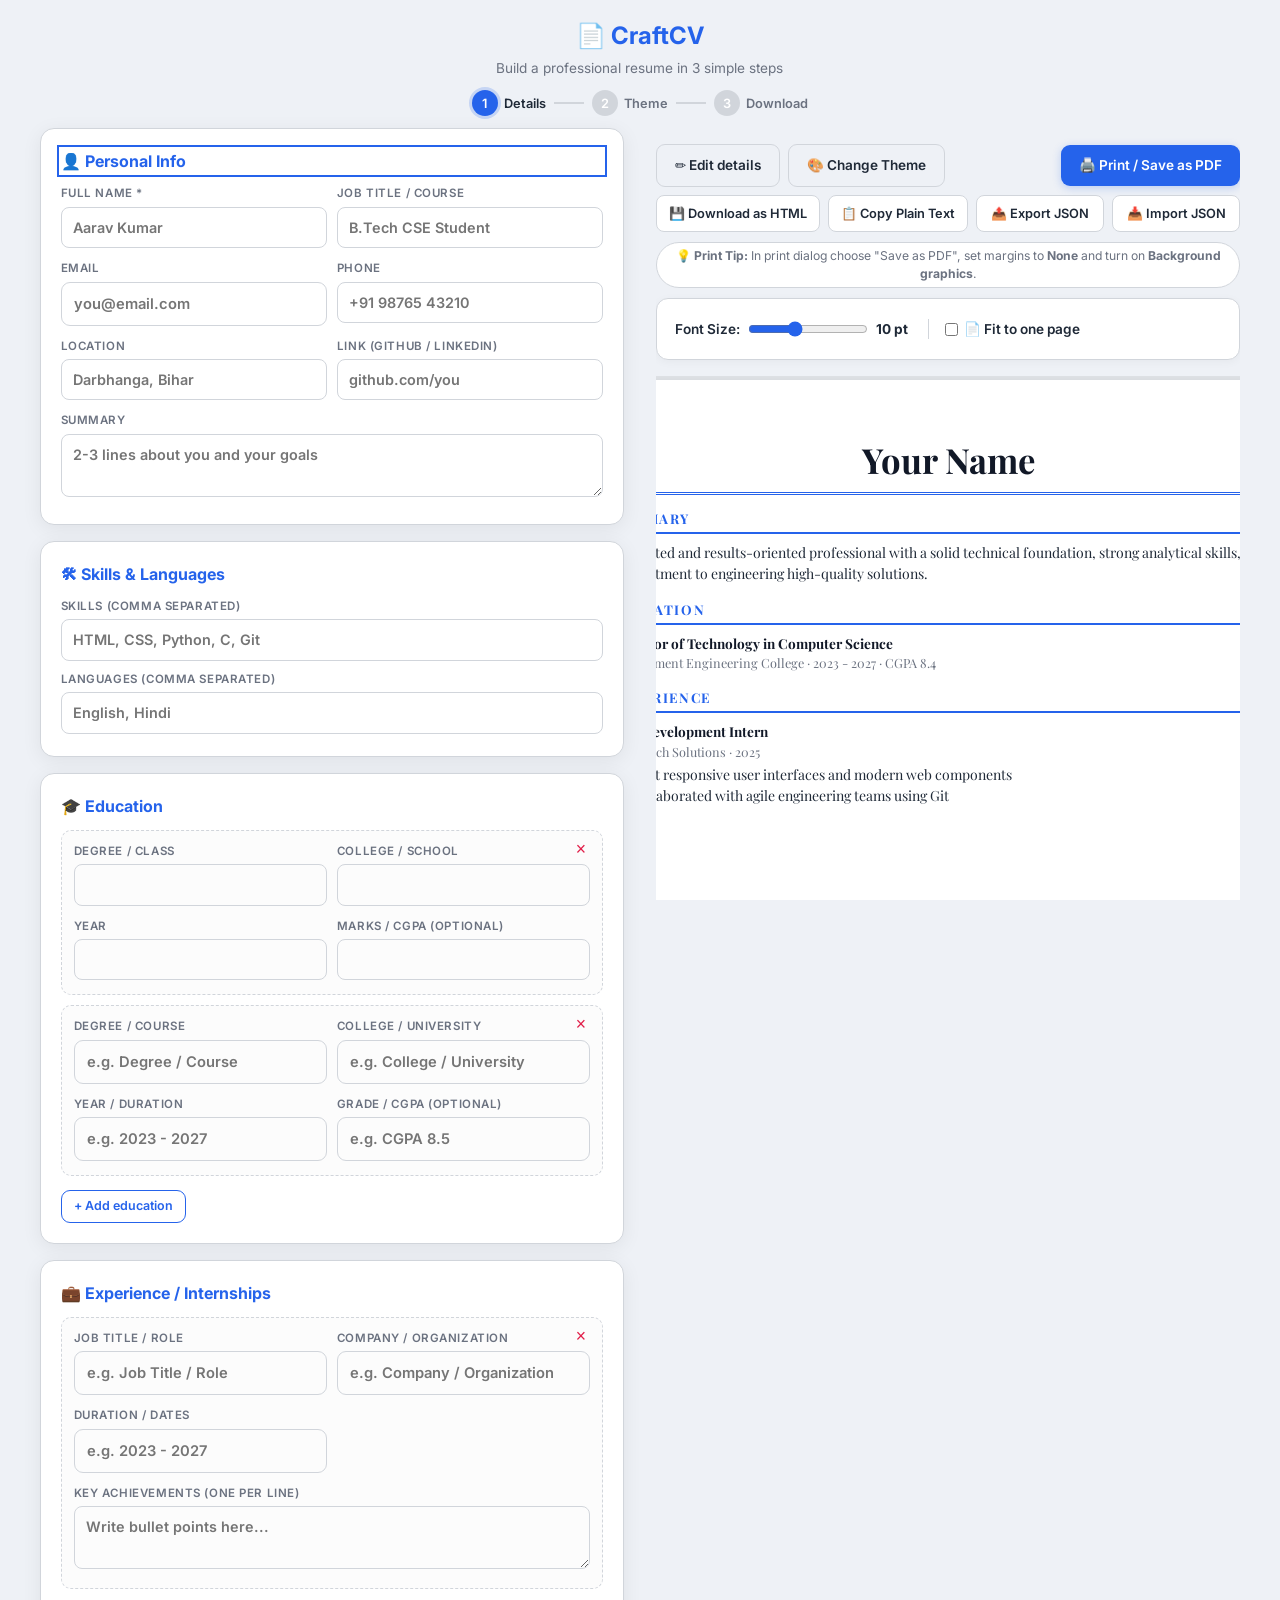
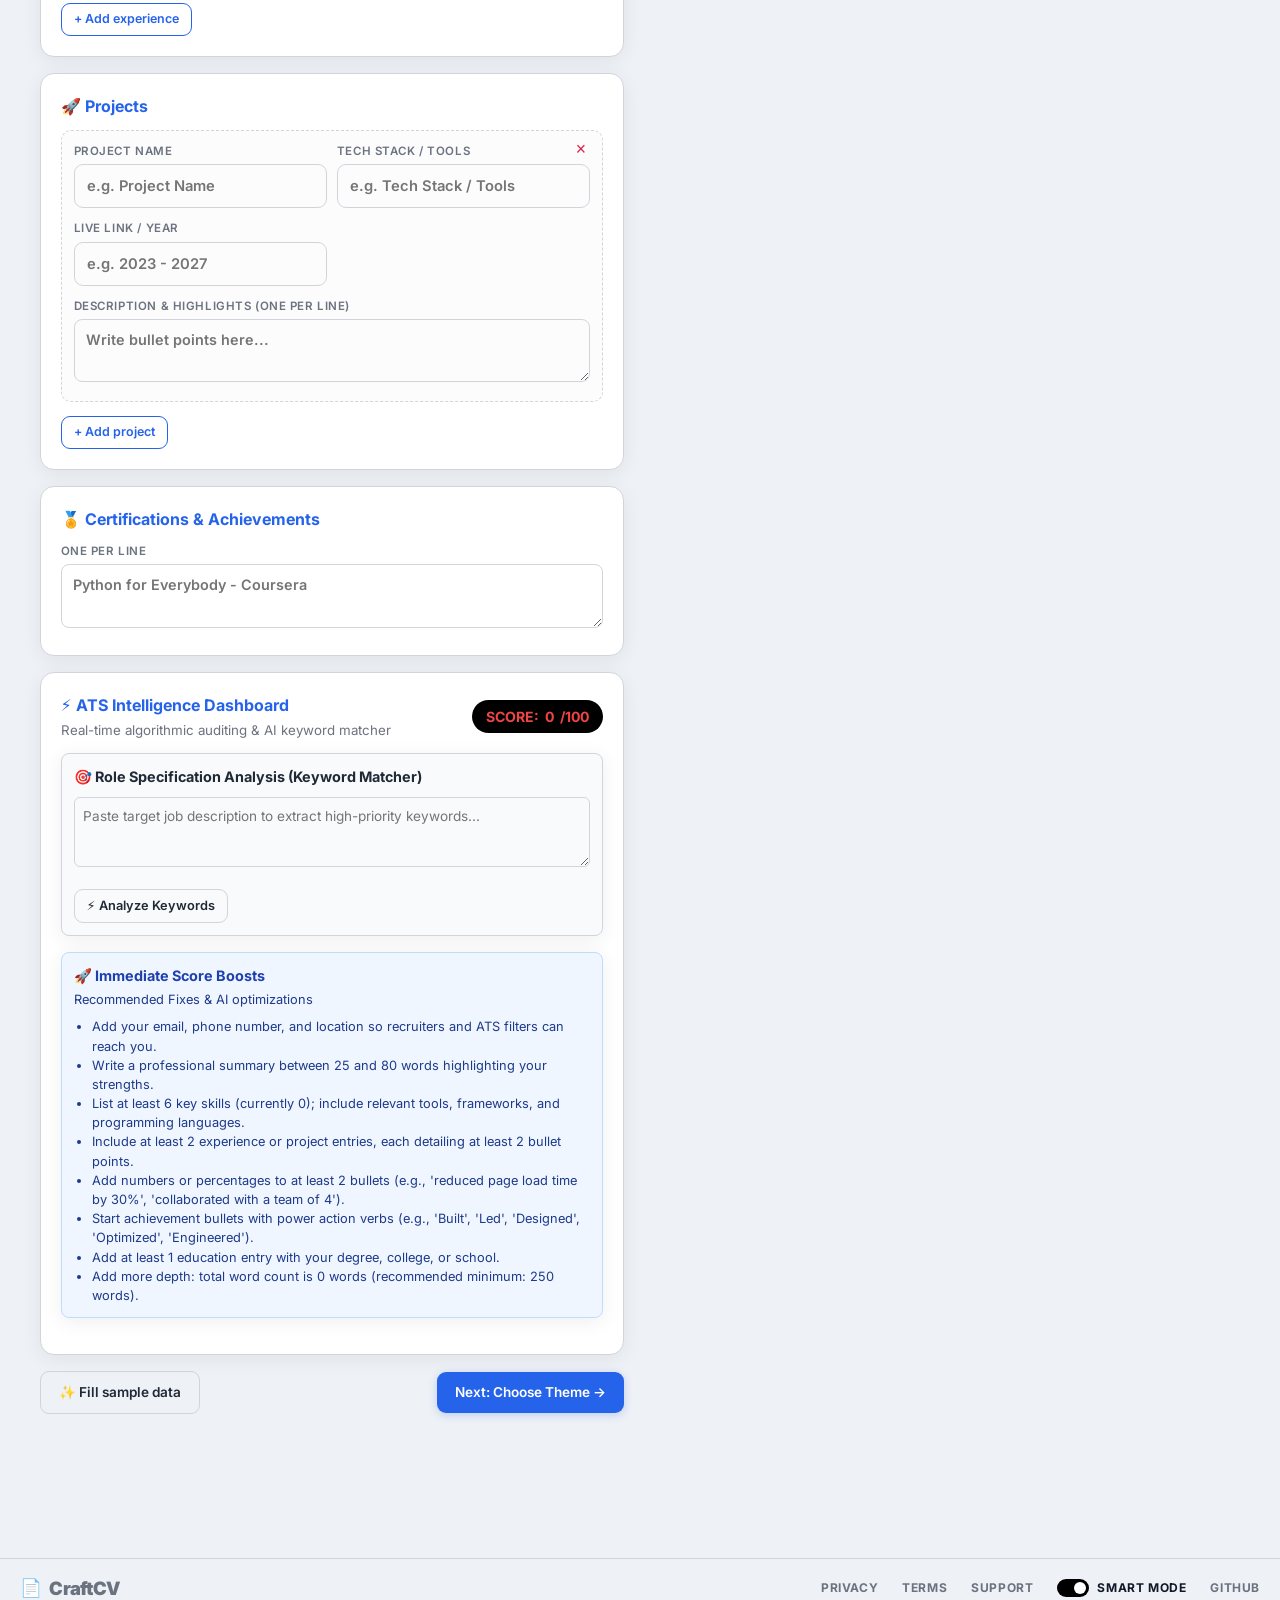
==== cv-wizard.html @ 06c5f22a "feat: add realistic 1500ms AI ATS optimization loading overlay to Basic/Smart mode toggle" ====
<!DOCTYPE html>
<html lang="en">
<head>
<meta charset="UTF-8">
<meta name="viewport" content="width=device-width, initial-scale=1">
<meta name="description" content="CraftCV - Build your professional resume in 3 simple steps.">
<title>CraftCV - Build Your Resume in 3 Steps</title>
<link href="https://fonts.googleapis.com/css2?family=Inter:wght@400;600;700&family=Playfair+Display:wght@600;700&display=swap" rel="stylesheet">
<link rel="stylesheet" href="assets/css/base.css">
<link rel="stylesheet" href="assets/css/layout.css">
<link rel="stylesheet" href="assets/css/themes.css">
<link rel="stylesheet" href="assets/css/print.css">
<style>
:root{--accent:#2563eb;--bg:#eef1f6;--panel:#fff;--ink:#1f2937;--muted:#6b7280;--line:#d1d5db}
@media(prefers-color-scheme:dark){:root{--bg:#0f172a;--panel:#1e293b;--ink:#e5e7eb;--muted:#94a3b8;--line:#334155}}
*{box-sizing:border-box;margin:0;padding:0}
body{font-family:Inter,system-ui,sans-serif;background:var(--bg);color:var(--ink);min-height:100vh}
.wrap{max-width:860px;margin:0 auto;padding:12px 14px 48px}
.brand{text-align:center;margin:6px 0 12px}
.brand h1{font-size:1.5rem;color:var(--accent)}
.brand p{color:var(--muted);font-size:.85rem}

/* progress */
.steps{display:flex;justify-content:center;gap:8px;margin-bottom:12px}
.dot{display:flex;align-items:center;gap:6px;font-size:.8rem;color:var(--muted);font-weight:600}
.dot i{width:26px;height:26px;border-radius:50%;background:var(--line);color:#fff;display:grid;place-items:center;font-style:normal;transition:.3s}
.dot.on{color:var(--ink)}.dot.on i{background:var(--accent)}
.dot+.dot::before{content:"";width:30px;height:2px;background:var(--line);margin-right:2px}

.step{display:none;animation:in .4s ease}
.step.active{display:block}
@keyframes in{from{opacity:0;transform:translateY(14px)}to{opacity:1;transform:none}}
.card{background:var(--panel);border-radius:14px;padding:20px;box-shadow:0 4px 20px #0001;margin-bottom:16px}
.card h2{font-size:1rem;margin-bottom:12px;color:var(--accent)}
.grid{display:grid;grid-template-columns:1fr 1fr;gap:10px}
.full{grid-column:1/-1}
label.f{display:block;font-size:.72rem;font-weight:600;color:var(--muted);text-transform:uppercase;letter-spacing:.05em}
input,textarea{width:100%;margin-top:4px;padding:9px 11px;border:1.5px solid var(--line);border-radius:8px;background:transparent;color:var(--ink);font:inherit;font-size:.9rem;transition:.2s}
input:focus,textarea:focus{outline:none;border-color:var(--accent);box-shadow:0 0 0 3px #2563eb22}
textarea{resize:vertical;min-height:62px}
.row{border:1.5px dashed var(--line);border-radius:10px;padding:12px;margin-bottom:10px;position:relative}
.row .x{position:absolute;top:6px;right:8px;border:0;background:none;color:#e11d48;font-size:1.1rem;cursor:pointer}
.btn{border:0;border-radius:9px;padding:10px 18px;font:inherit;font-weight:600;font-size:.85rem;cursor:pointer;transition:.2s}
.btn:hover{transform:translateY(-2px)}
.pri{background:var(--accent);color:#fff}
.sec{background:transparent;border:1.5px solid var(--line);color:var(--ink)}
.add{background:transparent;color:var(--accent);border:1.5px solid var(--accent);padding:6px 12px;font-size:.78rem}
.nav{display:flex;justify-content:space-between;gap:10px;flex-wrap:wrap}

/* Secondary Export Action Buttons Grid */
.export-grid{display:grid;grid-template-columns:repeat(4,1fr);gap:8px;margin-bottom:10px}
.grid-cols-2{display:grid}
.btn-export{background:var(--panel);border:1.5px solid var(--line);color:var(--ink);padding:8px 12px;font-size:.8rem;font-weight:600;border-radius:8px;cursor:pointer;display:inline-flex;align-items:center;justify-content:center;gap:6px;transition:.2s;white-space:nowrap}
.btn-export:hover{border-color:var(--accent);color:var(--accent);transform:translateY(-1px)}

/* Formatting Controls Toolbar - Relative/Static positioning above CV wrapper, Zero overlap */
.formatting-controls-card.card{background:var(--panel)!important;position:static!important}
.formatting-controls,
.formatting-controls-card,
.formatting-controls-card.card,
#formatting-controls-card {
  position: relative !important;
  background: var(--panel) !important;
  border: 1.5px solid var(--line) !important;
  border-radius: 12px !important;
  padding: 12px 18px !important;
  margin-bottom: 16px !important;
  box-shadow: 0 2px 10px rgba(0,0,0,.04) !important;
  top: auto !important;
  left: auto !important;
  right: auto !important;
  bottom: auto !important;
  transform: none !important;
  z-index: 10 !important;
}
.formatting-controls-inner{display:flex;align-items:center;justify-content:space-between;gap:16px;flex-wrap:wrap}
.format-group{display:flex;align-items:center;gap:8px}
.slider-group{display:flex;align-items:center;gap:8px;font-size:.85rem;font-weight:600;color:var(--ink)}
.slider-group input[type="range"]{width:120px;margin:0;accent-color:var(--accent);cursor:pointer}
.slider-val{font-size:.85rem;font-weight:700;color:var(--ink);min-width:36px}
.toggle-group{display:flex;align-items:center;gap:6px;font-size:.85rem;font-weight:600;color:var(--ink);cursor:pointer}
.toggle-group input[type="checkbox"]{width:auto;margin:0;accent-color:var(--accent);cursor:pointer}
.format-divider{width:1px;height:20px;background:var(--line)}
.print-tip-pill{font-size:.76rem;color:var(--muted);margin-bottom:10px;text-align:center;background:var(--panel);border:1px solid var(--line);border-radius:9999px;padding:4px 14px}

/* Mobile: Condense export buttons into 2-column grid (grid-cols-2) */
@media(max-width:640px){
  .export-grid,
  .export-grid.grid-cols-2,
  .grid-cols-2{grid-template-columns:repeat(2,1fr)!important;gap:8px!important}
  .btn-export{padding:8px 6px!important;font-size:.74rem!important;white-space:normal!important;text-align:center!important;width:100%!important}
  .formatting-controls-inner{flex-direction:column!important;align-items:flex-start!important;gap:10px!important}
  .format-divider{display:none!important}
  .slider-group input[type="range"]{width:110px!important}
}

/* Responsive Two-Column Wizard Grid for Large Screens (Desktop >= 1024px) */
@media(min-width:1024px){
  .wrap{max-width:1440px!important;width:96%!important}
  .lg\:grid{display:grid!important}
  .lg\:grid-cols-2{grid-template-columns:repeat(2,minmax(0,1fr))!important}
  .lg\:gap-8{gap:2rem!important}
  .wizard-grid{display:grid!important;grid-template-columns:repeat(2,minmax(0,1fr))!important;gap:2rem!important;align-items:start!important}
  .wizard-left-col,.wizard-form-column{width:100%!important;min-width:0!important}
  /* Sticky Right Column Live CV Preview - Pinned Stationary */
  .wizard-right-col,.wizard-preview-column,#wizard-preview-col{position:sticky!important;top:6rem!important;height:calc(100vh - 8rem)!important;overflow-y:auto!important;overflow-x:hidden!important;display:block!important;min-width:0!important}
  .wizard-preview-column #s3,#wizard-preview-col #s3{display:block!important}
  .wizard-preview-column .sheet{max-width:100%!important;box-sizing:border-box!important}
}

/* Mobile Fallback (< 1024px): Strictly single-column sequential layout */
@media(max-width:1023px){
  .wizard-grid,.lg\:grid{display:block!important}
  .wizard-left-col,.wizard-form-column{display:block!important;width:100%!important}
  .wizard-right-col,.wizard-preview-column,#wizard-preview-col{position:static!important;top:auto!important;height:auto!important;overflow-y:visible!important;overflow-x:visible!important}
  .wizard-preview-column #s3:not(.active),#wizard-preview-col #s3:not(.active){display:none!important}
  .wizard-preview-column #s3.active,#wizard-preview-col #s3.active{display:block!important}
}

/* Mobile Bottom Navigation Bar - High-Depth Floating Pill */
.pb-24,.pb-28,body.pb-24,body.pb-28,.wrap.pb-24,.wrap.pb-28{padding-bottom:7rem!important}
.toast-msg{position:fixed;bottom:24px;right:24px;background:#065f46;color:#ecfdf5;padding:10px 18px;border-radius:9999px;box-shadow:0 8px 30px rgba(0,0,0,.15);font-size:.88rem;font-weight:600;z-index:2000;display:none;animation:toastFadeIn .3s ease}
.toast-msg.visible{display:block}
@keyframes toastFadeIn{from{opacity:0;transform:translateY(8px)}to{opacity:1;transform:none}}
@media(max-width:768px){.toast-msg,#toast-msg,.selected-template-pill{bottom:5rem!important;left:50%!important;right:auto!important;transform:translateX(-50%)!important;width:max-content!important;max-width:90%!important;text-align:center!important;box-sizing:border-box!important;z-index:2000!important}}
.mobile-bottom-nav{position:fixed!important;bottom:1.5rem!important;left:50%!important;transform:translateX(-50%)!important;width:max-content!important;min-width:85%!important;max-width:92%!important;margin:0 auto!important;z-index:100!important;display:flex!important;border-radius:9999px!important;background:rgba(255,255,255,.75)!important;-webkit-backdrop-filter:blur(20px)!important;backdrop-filter:blur(20px)!important;border:1px solid rgba(0,0,0,.08)!important;box-shadow:0 10px 25px -5px rgba(0,0,0,.1)!important}
.mobile-bottom-nav-container{display:flex!important;justify-content:space-between!important;align-items:center!important;padding:.5rem .5rem!important;gap:1rem!important;width:100%!important;box-sizing:border-box!important}
.bottom-nav-item{display:inline-flex!important;align-items:center!important;justify-content:center!important;min-height:36px!important;padding:.375rem .75rem!important;font-size:.75rem!important;font-weight:900!important;color:#4b5563!important;text-transform:uppercase!important;letter-spacing:.05em!important;text-decoration:none!important;border-radius:9999px!important;transition:all .2s ease!important;cursor:pointer!important;white-space:nowrap!important}
.bottom-nav-item:hover{color:#000!important;background:rgba(0,0,0,.04)!important}
.bottom-nav-build{background-color:#000!important;color:#fff!important;padding:.625rem 1.5rem!important;border-radius:9999px!important;font-size:.75rem!important;font-weight:900!important;text-transform:uppercase!important;box-shadow:0 2px 8px rgba(0,0,0,.15)!important}
.bottom-nav-build:hover{background-color:#171717!important;color:#fff!important}
.text-xs{font-size:.75rem!important;line-height:1rem!important}
.font-black{font-weight:900!important}
.text-gray-600{color:#4b5563!important}
.uppercase{text-transform:uppercase!important}
.tracking-wider{letter-spacing:.05em!important}
.px-2{padding-left:.5rem!important;padding-right:.5rem!important}
.py-2{padding-top:.5rem!important;padding-bottom:.5rem!important}
.gap-4{gap:1rem!important}
.justify-between{justify-content:space-between!important}
.px-6{padding-left:1.5rem!important;padding-right:1.5rem!important}
.py-2-5,.py-2\.5{padding-top:.625rem!important;padding-bottom:.625rem!important}
@media(min-width:768px){.mobile-bottom-nav,.md\:hidden{display:none!important}}
@media print{.mobile-bottom-nav{display:none!important}body.pb-24,body.pb-28,.wrap.pb-24,.wrap.pb-28,.pb-24,.pb-28{padding-bottom:0!important}}
body.basic-mode,body.basic-mode *,html.basic-mode,html.basic-mode *{font-family:'Times New Roman',Times,Georgia,serif!important}
body.basic-mode *,body.basic-mode *::before,body.basic-mode *::after,html.basic-mode *,html.basic-mode *::before,html.basic-mode *::after{box-shadow:none!important;text-shadow:none!important;filter:none!important;backdrop-filter:none!important;-webkit-backdrop-filter:none!important}
body.basic-mode header,body.basic-mode nav,body.basic-mode .top-nav,body.basic-mode .mobile-bottom-nav,body.basic-mode .card,body.basic-mode .bento-card,body.basic-mode .frosted-glass-pill,body.basic-mode .formatting-controls-card,body.basic-mode .notification-pill,body.basic-mode .glass,body.basic-mode .roll-box,body.basic-mode .preview-container{background:#ffffff!important;backdrop-filter:none!important;-webkit-backdrop-filter:none!important}
body.basic-mode input,body.basic-mode textarea,body.basic-mode select,body.basic-mode button,body.basic-mode .btn,body.basic-mode .card,body.basic-mode .bento-card,body.basic-mode .mobile-bottom-nav,body.basic-mode .notification-pill,body.basic-mode .sheet,body.basic-mode .row,body.basic-mode .step,body.basic-mode fieldset{border-radius:0!important;border:1px solid #000000!important}
body.basic-mode button,body.basic-mode .btn{background-color:#ffffff!important;color:#000000!important}
body.basic-mode button:hover,body.basic-mode .btn:hover{background-color:#000000!important;color:#ffffff!important}
body.basic-mode #s2,body.basic-mode #d2,body.basic-mode #step2,body.basic-mode .step2-bento-wrap,body.basic-mode .themes,body.basic-mode #themes,body.basic-mode .colors,body.basic-mode #colors,body.basic-mode #change-theme-btn,body.basic-mode [data-go="2"],body.basic-mode .smart-feature,body.basic-mode #ats-section,body.basic-mode .ats-dashboard-section,body.basic-mode #ats-badge-pill,body.basic-mode .ats-score-badge,body.basic-mode .ats-score-hero-card,body.basic-mode #score-ring-progress,body.basic-mode #jd-matcher-card,body.basic-mode .jd-matcher-card,body.basic-mode #ats-tips-container,body.basic-mode .ats-tips-card,body.basic-mode #formatting-controls-card,body.basic-mode .formatting-controls-card,html.basic-mode .smart-feature{display:none!important}
.sheet.t-raw,.sheet.basic-raw-template,body.basic-mode .sheet{display:block!important;width:100%!important;max-width:210mm!important;min-height:297mm!important;background:#ffffff!important;color:#000000!important;padding:40px!important;border:1px solid #000000!important;border-radius:0!important;box-shadow:none!important;font-family:'Times New Roman',Times,Georgia,serif!important;font-size:11pt!important;line-height:1.4!important;text-align:left!important;box-sizing:border-box!important;transform:none!important}
.sheet.t-raw h1,.sheet.basic-raw-template h1,body.basic-mode .sheet h1{font-size:20pt!important;font-weight:bold!important;text-align:center!important;margin:0 0 6px 0!important;text-transform:uppercase!important;letter-spacing:normal!important;color:#000000!important;font-family:'Times New Roman',Times,Georgia,serif!important}
.sheet.t-raw p,.sheet.basic-raw-template p,body.basic-mode .sheet p{font-size:11pt!important;margin:4px 0!important;color:#000000!important;font-family:'Times New Roman',Times,Georgia,serif!important;line-height:1.35!important}
.sheet.t-raw h2,.sheet.basic-raw-template h2,body.basic-mode .sheet h2{font-size:13pt!important;font-weight:bold!important;margin:16px 0 6px 0!important;border-bottom:1px solid #000000!important;padding-bottom:2px!important;text-transform:uppercase!important;letter-spacing:normal!important;color:#000000!important;font-family:'Times New Roman',Times,Georgia,serif!important}
.sheet.t-raw ul,.sheet.basic-raw-template ul,body.basic-mode .sheet ul{margin:4px 0 8px 24px!important;padding:0!important;list-style-type:disc!important}
.sheet.t-raw li,.sheet.basic-raw-template li,body.basic-mode .sheet li{font-size:10.5pt!important;margin-bottom:2px!important;color:#000000!important;font-family:'Times New Roman',Times,Georgia,serif!important}
@keyframes scorePop{0%{transform:scale(0.6);opacity:0}50%{transform:scale(1.18);opacity:1}75%{transform:scale(0.95)}100%{transform:scale(1);opacity:1}}
.score-pop-animation{animation:scorePop .6s cubic-bezier(.34,1.56,.64,1) forwards!important}
@keyframes smartReveal{0%{opacity:.4;filter:blur(4px);transform:scale(0.98)}100%{opacity:1;filter:blur(0px);transform:scale(1)}}
.smart-reveal-animation{animation:smartReveal .45s cubic-bezier(.16,1,.3,1) forwards!important}
.z-\[999\],.z-999{z-index:999!important}
@keyframes spin{from{transform:rotate(0deg)}to{transform:rotate(360deg)}}
.animate-spin{animation:spin .85s linear infinite!important}
#smart-mode-loader,body.basic-mode #smart-mode-loader{position:fixed!important;inset:0!important;top:0!important;left:0!important;right:0!important;bottom:0!important;width:100vw!important;height:100vh!important;z-index:999!important;background:rgba(15,23,42,.75)!important;backdrop-filter:blur(12px)!important;-webkit-backdrop-filter:blur(12px)!important;display:none;align-items:center!important;justify-content:center!important;font-family:'Inter',-apple-system,BlinkMacSystemFont,"Segoe UI",Roboto,sans-serif!important}
#smart-mode-loader.active,#smart-mode-loader:not(.hidden){display:flex!important}
#smart-mode-loader .smart-loader-box,body.basic-mode #smart-mode-loader .smart-loader-box{display:flex!important;flex-direction:column!important;align-items:center!important;justify-content:center!important;padding:2rem 2.5rem!important;border-radius:1.25rem!important;background:rgba(15,23,42,.9)!important;border:1px solid rgba(255,255,255,.2)!important;box-shadow:0 25px 50px -12px rgba(0,0,0,.6)!important;max-width:24rem!important;margin:0 1rem!important;text-align:center!important;color:#fff!important}
#smart-mode-loader .smart-loader-spinner,body.basic-mode #smart-mode-loader .smart-loader-spinner{width:3rem!important;height:3rem!important;margin-bottom:1.25rem!important;border:4px solid rgba(255,255,255,.2)!important;border-top-color:#fff!important;border-radius:9999px!important;animation:spin .85s linear infinite!important}
#smart-mode-loader .smart-loader-text,body.basic-mode #smart-mode-loader .smart-loader-text{font-size:.95rem!important;font-weight:600!important;letter-spacing:.025em!important;color:#fff!important;margin:0!important;font-family:'Inter',-apple-system,BlinkMacSystemFont,"Segoe UI",Roboto,sans-serif!important}
.footer-mode-item{display:inline-flex;align-items:center}
.smart-mode-toggle{display:inline-flex;align-items:center;gap:8px;cursor:pointer;user-select:none;font-size:.75rem;font-weight:700;text-transform:uppercase;letter-spacing:.05em;color:#6b7280;transition:color .2s}
.smart-mode-toggle:hover{color:#000}
.smart-toggle-switch{position:relative;display:inline-block;width:32px;height:18px;flex-shrink:0}
.smart-mode-input{opacity:0;width:0;height:0;position:absolute;margin:0;pointer-events:none}
.smart-toggle-slider{position:absolute;cursor:pointer;top:0;left:0;right:0;bottom:0;background-color:#d1d5db;border-radius:9999px;transition:.2s}
.smart-toggle-slider::before{position:absolute;content:"";height:12px;width:12px;left:3px;bottom:3px;background-color:#fff;border-radius:50%;transition:.2s;box-shadow:0 1px 3px rgba(0,0,0,.25)}
.smart-mode-input:checked+.smart-toggle-slider{background-color:#000}
.smart-mode-input:checked+.smart-toggle-slider::before{transform:translateX(14px)}
.smart-mode-label{display:inline-block;font-weight:700;color:inherit;white-space:nowrap}
body:not(.basic-mode) .smart-mode-label{color:#111827}
body.basic-mode .smart-mode-label{color:#9ca3af}

/* theme picker */
.themes{display:grid;grid-template-columns:repeat(auto-fit,minmax(170px,1fr));gap:12px}
.th{border:2.5px solid var(--line);border-radius:12px;padding:10px;cursor:pointer;transition:.25s;background:var(--panel)}
.th:hover{transform:translateY(-4px)}
.th.sel{border-color:var(--accent);box-shadow:0 0 0 4px #2563eb22}
.th b{display:block;font-size:.85rem;margin-top:8px}.th small{color:var(--muted)}
.mini{height:96px;border-radius:6px;background:#fff;border:1px solid #e5e7eb;position:relative;overflow:hidden}
.mini::before,.mini::after{content:"";position:absolute;background:#d1d5db;border-radius:2px}
.m-classic::before{left:20%;right:20%;top:12px;height:8px;background:var(--accent)}
.m-classic::after{left:10px;right:10px;top:34px;height:40px;background:repeating-linear-gradient(#d1d5db 0 4px,#fff 4px 10px)}
.m-modern::before{left:0;top:0;bottom:0;width:34%;background:var(--accent)}
.m-modern::after{left:42%;right:10px;top:12px;height:70px;background:repeating-linear-gradient(#d1d5db 0 4px,#fff 4px 10px)}
.m-minimal::before{left:12px;top:12px;width:50%;height:6px;background:#374151}
.m-minimal::after{left:12px;right:12px;top:32px;height:50px;border-left:3px solid var(--accent);background:repeating-linear-gradient(#d1d5db 0 4px,#fff 4px 10px)}
.m-bold::before{left:0;right:0;top:0;height:34px;background:linear-gradient(120deg,var(--accent),#111827)}
.m-bold::after{left:10px;right:10px;top:46px;height:40px;background:repeating-linear-gradient(#d1d5db 0 4px,#fff 4px 10px)}
.colors{display:flex;gap:10px;margin:14px 0 6px}
.cd{width:30px;height:30px;border-radius:50%;cursor:pointer;border:3px solid transparent;transition:.2s}
.cd:hover{transform:scale(1.15)}.cd.sel{border-color:var(--ink)}

/* ===== CV SHEET ===== */
.stage{display:flex;justify-content:center;overflow-x:auto;padding:4px}
.sheet{width:210mm;min-height:297mm;background:#fff;color:#1f2937;box-shadow:0 10px 40px #0004;font-size:10.5pt;line-height:1.5;flex-shrink:0}
.sheet h1{font-size:26pt;line-height:1.1}
.sheet .role{color:var(--accent);font-weight:600;font-size:12pt}
.sheet h3{font-size:10pt;text-transform:uppercase;letter-spacing:.12em;color:var(--accent);border-bottom:2px solid var(--accent);padding-bottom:3px;margin:16px 0 8px}
.sheet ul{margin:3px 0 0 18px}.sheet ul.p{list-style:none;margin:0}.sheet ul.p li{margin-bottom:3px}
.sheet .it{margin-bottom:10px}.sheet .it b{display:block}.sheet .it span{color:#6b7280;font-size:9.5pt}
.sheet .tags{display:flex;flex-wrap:wrap;gap:5px}
.sheet .tags li{list-style:none;margin:0;background:#f3f4f6;border:1px solid var(--accent);color:#1f2937;padding:1px 9px;border-radius:99px;font-size:9pt}
.sheet main>section:first-child h3,.sheet aside>section:first-child h3{margin-top:0}

.t-classic{font-family:Georgia,"Playfair Display",serif;padding:16mm}
.t-classic h1{font-family:"Playfair Display",Georgia,serif}
.t-classic header{text-align:center;border-bottom:3px double var(--accent);padding-bottom:10px}
.t-classic aside{margin-top:8px}

.t-modern,.t-bold{display:grid;grid-template-columns:34% 66%;grid-template-areas:"h h" "s m";font-family:Inter,sans-serif}
.t-modern header{grid-area:h;background:var(--accent);color:#fff;padding:14mm 12mm 10mm}
.t-modern header .role{color:#ffffffcc}
.t-modern aside,.t-bold aside{grid-area:s;background:#f3f4f6;padding:8mm}
.t-modern main,.t-bold main{grid-area:m;padding:8mm 10mm}

.t-bold header{grid-area:h;background:linear-gradient(120deg,var(--accent),#111827);color:#fff;padding:16mm 12mm 12mm}
.t-bold header h1{font-size:30pt;letter-spacing:.03em;text-transform:uppercase}
.t-bold header .role{color:#fff;opacity:.85}
.t-bold h3{border:0;background:var(--accent);color:#fff;padding:2px 8px;border-radius:3px}

.t-minimal{font-family:Inter,sans-serif;padding:16mm;font-size:10pt}
.t-minimal h1{font-weight:400;font-size:30pt;letter-spacing:.04em}
.t-minimal h3{border:0;border-left:4px solid var(--accent);padding-left:8px;letter-spacing:.2em}
.t-minimal aside{margin-top:6px}

.err{color:#e11d48;font-size:.8rem;margin-bottom:8px;display:none}
@media(max-width:640px){.grid{grid-template-columns:1fr}.dot span{display:none}}

@page{size:A4;margin:0}
@media print{
  html,body{background:#fff!important;color:#000!important;margin:0!important;padding:0!important;width:210mm!important;height:auto!important}
  .wrap,.cv-wrapper{padding:0!important;max-width:none!important;margin:0!important}
  .wizard-grid,.lg\:grid{display:block!important}
  .wizard-left-col,.wizard-form-column,#wizard-left-col,#s1,#s2,#s3-left{display:none!important}
  .wizard-right-col,.wizard-preview-column,#wizard-preview-col{position:static!important;top:auto!important;height:auto!important;overflow:visible!important;display:block!important;padding:0!important;margin:0!important}
  header,.top-nav,header.top-nav,.brand,.steps,.nav,.noprint,.app-footer,footer,.mobile-bottom-nav,nav.mobile-bottom-nav,.mobile-bottom-nav-container,.bottom-nav-item,.bottom-nav-build,.formatting-controls,.formatting-controls-card,#formatting-controls-card,.sticky-cv-toolbar,.formatting-controls-inner,.export-grid,#export-controls,.secondary-export-bar,.print-tip-pill,.toast-msg,#toast-msg{display:none!important}
  .noprint{display:none!important}
  body.pb-24,body.pb-28,.wrap.pb-24,.wrap.pb-28,.pb-24,.pb-28{padding-bottom:0!important}
  .step{display:none!important}#s3{display:block!important;padding:0!important;margin:0!important}
  .stage,.cv-wrapper{padding:0!important;margin:0!important;overflow:visible!important;display:block!important}
  .sheet{box-shadow:none!important;width:210mm!important;min-height:297mm!important;margin:0!important;border-radius:0!important}
  *{-webkit-print-color-adjust:exact!important;print-color-adjust:exact!important}
}

/* Smart Hide-on-Scroll Top Floating Header */
header.top-nav,
.top-nav,
header,
.brand {
  transition: transform 0.3s cubic-bezier(0.4, 0, 0.2, 1);
}
.header-hidden,
header.header-hidden,
.top-nav.header-hidden {
  transform: translateY(-150%) !important;
}
</style>
</head>
<body class="pb-28 pb-24">
<div class="wrap pb-28 pb-24">
  <header class="brand top-nav-brand"><a href="index.html" style="text-decoration:none;color:inherit;" aria-label="CraftCV Home"><h1>📄 CraftCV</h1></a><p>Build a professional resume in 3 simple steps</p></header>
  <div class="steps">
    <div class="dot on" id="d1"><i>1</i><span>Details</span></div>
    <div class="dot" id="d2"><i>2</i><span>Theme</span></div>
    <div class="dot" id="d3"><i>3</i><span>Download</span></div>
  </div>

  <!-- Main Wizard Container: Two-Column Split on Large Screens (lg:grid lg:grid-cols-2 lg:gap-8) -->
  <div class="wizard-grid lg:grid lg:grid-cols-2 lg:gap-8" id="wizard-container">
    <!-- Left Column: Entire Input Form (Personal Info, Education, Experience, etc.) & Step Navigation Views -->
    <div class="wizard-left-col wizard-form-column" id="wizard-left-col">
      <!-- STEP 1 -->
      <section class="step active" id="s1">
        <form id="form" onsubmit="return false">
          <div class="card"><h2>👤 Personal Info</h2>
            <div class="grid">
              <label class="f">Full name *<input name="name" id="inp-name" placeholder="Aarav Kumar"></label>
              <label class="f">Job title / Course<input name="title" id="inp-title" placeholder="B.Tech CSE Student"></label>
              <label class="f">Email<input name="email" id="inp-email" type="email" placeholder="you@email.com"></label>
              <label class="f">Phone<input name="phone" id="inp-phone" placeholder="+91 98765 43210"></label>
              <label class="f">Location<input name="loc" id="inp-loc" placeholder="Darbhanga, Bihar"></label>
              <label class="f">Link (GitHub / LinkedIn)<input name="link" id="inp-link" placeholder="github.com/you"></label>
              <label class="f full">Summary<textarea name="sum" id="inp-sum" placeholder="2-3 lines about you and your goals"></textarea></label>
            </div>
          </div>
          <div class="card"><h2>🛠 Skills &amp; Languages</h2>
            <label class="f">Skills (comma separated)<input name="skills" id="inp-skills" placeholder="HTML, CSS, Python, C, Git"></label>
            <label class="f" style="margin-top:10px">Languages (comma separated)<input name="langs" id="inp-langs" placeholder="English, Hindi"></label>
          </div>
          <div class="card"><h2>🎓 Education</h2><div id="g-edu"></div><button type="button" class="btn add" data-g="edu">+ Add education</button></div>
          <div class="card"><h2>💼 Experience / Internships</h2><div id="g-exp"></div><button type="button" class="btn add" data-g="exp">+ Add experience</button></div>
          <div class="card"><h2>🚀 Projects</h2><div id="g-proj"></div><button type="button" class="btn add" data-g="proj">+ Add project</button></div>
          <div class="card"><h2>🏅 Certifications &amp; Achievements</h2>
            <label class="f">One per line<textarea name="certs" id="inp-certs" placeholder="Python for Everybody - Coursera"></textarea></label>
          </div>

          <!-- ATS Score, Job Matcher & Smart Auditor Dashboard (Smart Feature) -->
          <section class="card smart-feature ats-dashboard-section" id="ats-section" style="margin-top:16px;">
            <div style="display:flex;justify-content:space-between;align-items:center;margin-bottom:12px;">
              <div>
                <h2 style="margin:0;">⚡ ATS Intelligence Dashboard</h2>
                <small style="color:var(--muted);">Real-time algorithmic auditing &amp; AI keyword matcher</small>
              </div>
              <div class="ats-score-badge smart-feature" id="ats-badge-pill" style="font-weight:700;padding:6px 14px;border-radius:9999px;background:#000;color:#fff;">
                SCORE: <span id="ats-badge-score">0</span>/100
              </div>
            </div>

            <!-- Job Description Keyword Matcher -->
            <div class="card smart-feature jd-matcher-card" style="margin-top:10px;background:#f9fafb;border:1px solid var(--line);border-radius:8px;padding:12px;">
              <h3 style="font-size:.9rem;margin-bottom:6px;">🎯 Role Specification Analysis (Keyword Matcher)</h3>
              <textarea id="jd-input-text" class="jd-input smart-feature" placeholder="Paste target job description to extract high-priority keywords..." style="width:100%;height:70px;padding:8px;border:1px solid var(--line);border-radius:6px;font-family:inherit;font-size:.85rem;"></textarea>
              <button type="button" class="btn sec smart-feature" id="jd-analyze-btn" style="margin-top:8px;padding:6px 12px;font-size:.8rem;">⚡ Analyze Keywords</button>
            </div>

            <!-- Immediate Score Boosts Recommendation Box -->
            <div class="card ats-tips-card smart-feature" id="ats-tips-container" style="margin-top:10px;background:#eff6ff;border:1px solid #bfdbfe;border-radius:8px;padding:12px;display:none;">
              <h3 style="font-size:.9rem;color:#1e40af;margin-bottom:4px;" class="smart-feature">🚀 Immediate Score Boosts</h3>
              <p style="font-size:.8rem;color:#1e3a8a;margin:0;" class="smart-feature">Recommended Fixes &amp; AI optimizations</p>
              <ul id="ats-tips-list" class="smart-feature" style="margin:8px 0 0 18px;font-size:.8rem;color:#1e3a8a;"></ul>
            </div>
          </section>
        </form>
        <p class="err" id="err">Please enter your name to continue.</p>
        <div class="nav"><button class="btn sec" id="sample">✨ Fill sample data</button><button class="btn pri" id="to2">Next: Choose Theme →</button></div>
      </section>

      <!-- STEP 2 -->
      <section class="step" id="s2">
        <div class="card"><h2>🎨 Pick a template</h2>
          <div class="themes" id="themes">
            <div class="th sel" data-t="classic"><div class="mini m-classic"></div><b>Classic</b><small>Elegant serif, centered</small></div>
            <div class="th" data-t="modern"><div class="mini m-modern"></div><b>Modern</b><small>Two columns, bold header</small></div>
            <div class="th" data-t="minimal"><div class="mini m-minimal"></div><b>Minimal</b><small>Clean and airy</small></div>
            <div class="th" data-t="bold"><div class="mini m-bold"></div><b>Bold</b><small>Gradient, high impact</small></div>
          </div>
          <h2 style="margin-top:18px">Accent colour</h2>
          <div class="colors" id="colors"></div>
        </div>
        <div class="nav"><button class="btn sec" data-go="1">← Back</button><button class="btn pri" id="to3">Generate My CV →</button></div>
      </section>

      <!-- STEP 3 ACTIONS FOR DESKTOP LEFT COLUMN -->
      <section class="step" id="s3-left">
        <div class="card noprint">
          <h2>🎉 Resume Ready &amp; Actions</h2>
          <p style="color:var(--muted);font-size:0.88rem;margin-bottom:14px;">Your resume is generated and previewed in real-time. Print, export as HTML/JSON, or copy text directly.</p>
          <div class="nav noprint" style="margin-bottom:12px;display:flex;gap:8px;flex-wrap:wrap">
            <button class="btn sec" data-go="1">✏️ Edit details</button>
            <button class="btn sec" id="change-theme-left-btn" data-go="2">🎨 Change Theme</button>
            <button class="btn pri" onclick="window.print()">🖨️ Print / Save PDF</button>
          </div>
          <div class="export-grid grid-cols-2 noprint" style="margin-top:12px;">
            <button type="button" class="btn btn-export" onclick="$('#download-html-btn')?.click()">💾 Download HTML</button>
            <button type="button" class="btn btn-export" onclick="$('#copy-text-btn')?.click()">📋 Copy Plain Text</button>
            <button type="button" class="btn btn-export" onclick="$('#export-json-btn')?.click()">📤 Export JSON</button>
            <button type="button" class="btn btn-export" onclick="$('#import-json-btn')?.click()">📥 Import JSON</button>
          </div>
          <div class="print-tip-pill noprint" style="margin-top:12px;">💡 <strong>Print Tip:</strong> In print dialog choose "Save as PDF", set margins to <b>None</b> and turn on <b>Background graphics</b>.</div>
        </div>
      </section>
    </div>

    <!-- Right Column: Stationary Live CV Template Preview Pinned via Sticky Positioning -->
    <div class="wizard-right-col wizard-preview-column" id="wizard-preview-col">
      <!-- STEP 3 (Contains Controls, Formatting Toolbar & Live Preview) -->
      <section class="step" id="s3">
        <div class="nav noprint" style="margin-bottom:8px;display:flex;justify-content:space-between;align-items:center;flex-wrap:wrap;gap:8px">
          <div style="display:flex;gap:8px">
            <button class="btn sec" data-go="1">✏️ Edit details</button>
            <button class="btn sec" id="change-theme-btn" data-go="2">🎨 Change Theme</button>
          </div>
          <button class="btn pri" id="print-btn" onclick="window.print()">🖨️ Print / Save as PDF</button>
        </div>

        <!-- Secondary Export Buttons (Condensed into 2-column grid on mobile) -->
        <div class="export-grid grid-cols-2 noprint" id="export-controls">
          <button type="button" class="btn btn-export" id="download-html-btn" title="Download standalone HTML file">💾 Download as HTML</button>
          <button type="button" class="btn btn-export" id="copy-text-btn" title="Copy formatted text to clipboard">📋 Copy Plain Text</button>
          <button type="button" class="btn btn-export" id="export-json-btn" title="Save resume JSON backup">📤 Export JSON</button>
          <button type="button" class="btn btn-export" id="import-json-btn" title="Load resume JSON file">📥 Import JSON</button>
          <input type="file" id="import-json-input" accept=".json" class="file-input-hidden" style="display:none">
        </div>

        <!-- Print Tip Pill -->
        <div class="print-tip-pill noprint">💡 <strong>Print Tip:</strong> In print dialog choose "Save as PDF", set margins to <b>None</b> and turn on <b>Background graphics</b>.</div>

        <!-- Formatting Toolbar (Font Size slider, 'Fit to one page' toggle) - Relative/Static positioning immediately before CV wrapper -->
        <div class="formatting-controls-card card noprint" id="formatting-controls-card" style="position: relative;">
          <div class="formatting-controls-inner">
            <div class="format-group">
              <label class="slider-group" for="font-size-slider">
                <span>Font Size:</span>
                <input type="range" id="font-size-slider" min="9" max="12" step="0.5" value="10" aria-label="Resume font size slider">
                <span class="slider-val" id="font-size-val">10 pt</span>
              </label>
            </div>
            <div class="format-divider" aria-hidden="true"></div>
            <div class="format-group">
              <label class="toggle-group" for="fit-one-page-toggle">
                <input type="checkbox" id="fit-one-page-toggle">
                <span>📄 Fit to one page</span>
              </label>
            </div>
          </div>
        </div>

        <!-- CV Wrapper / Stage -->
        <div class="stage" id="stage"><div class="cv-wrapper"><article class="sheet" id="cv"></article></div></div>
      </section>
    </div>
  </div>
</div>

<!-- Structured Professional Footer -->
<footer class="app-footer noprint py-8" style="position: relative; z-index: 100; background: transparent;">
  <div class="footer-container">
    <!-- Far Left: Stark Black Logo / Brand Name -->
    <div class="footer-brand">
      <a href="index.html" class="footer-logo satoshi-black tracking-tighter" aria-label="CraftCV Home">
        <span class="footer-logo-badge" aria-hidden="true">📄</span>
        <span>CraftCV</span>
      </a>
    </div>

    <!-- Far Right: Minimalist Horizontal List of Utility Links -->
    <nav class="footer-nav" aria-label="Footer Utility Navigation">
      <ul class="footer-links">
        <li><a href="privacy.html" class="footer-link">Privacy</a></li>
        <li><a href="terms.html" class="footer-link">Terms</a></li>
        <li><a href="mailto:help@ceimran.in" class="footer-link" title="Contact">Support</a></li>
        <li class="footer-mode-item">
          <label class="smart-mode-toggle" for="smart-mode-toggle" title="Toggle AI / ATS Smart Mode">
            <span class="smart-toggle-switch">
              <input type="checkbox" id="smart-mode-toggle" class="smart-mode-input" checked aria-label="Smart Mode">
              <span class="smart-toggle-slider" aria-hidden="true"></span>
            </span>
            <span class="smart-mode-label">Smart Mode</span>
          </label>
        </li>
        <li><a href="https://github.com/imrandotenv/CraftCV" target="_blank" rel="noopener noreferrer" class="footer-link">GitHub</a></li>
      </ul>
    </nav>
  </div>
</footer>

<!-- Full-Screen AI ATS Optimization & Formatting Loading Overlay (Smart Mode Transition) -->
<div id="smart-mode-loader" class="fixed inset-0 z-[999] hidden flex flex-col items-center justify-center bg-black/75 backdrop-blur-md text-white transition-opacity duration-300 noprint" role="status" aria-live="polite" style="display: none;">
  <div class="smart-loader-box flex flex-col items-center justify-center p-8 rounded-2xl bg-black/80 border border-white/20 shadow-2xl max-w-sm mx-4 text-center">
    <div class="smart-loader-spinner w-12 h-12 mb-4 border-4 border-white/20 border-t-white rounded-full animate-spin"></div>
    <p class="smart-loader-text text-sm font-semibold tracking-wide text-white">Applying AI ATS Optimization &amp; Formatting...</p>
  </div>
</div>

<script>
const $=s=>document.querySelector(s), $$=s=>[...document.querySelectorAll(s)];
const esc=s=>String(s||'').replace(/[&<>"]/g,c=>({'&':'&amp;','<':'&lt;','>':'&gt;','"':'&quot;'}[c]));
const COLORS=['#2563eb','#059669','#e11d48','#d97706','#7c3aed','#0f766e'];
let theme='classic', accent=COLORS[0];

/* ---------- repeatable groups ---------- */
const LABELS={edu:['Degree / Class','College / School','Year','Marks / CGPA (optional)'],
  exp:['Role','Company','Dates','What you did (one point per line)'],
  proj:['Project name','Tech used','Link / Year','What it does (one point per line)']};
function addRow(g,d={}){
  const L=LABELS[g], r=document.createElement('div'); r.className='row';
  r.innerHTML=`<button type="button" class="x" title="Remove">×</button><div class="grid">
   <label class="f">${L[0]}<input data-k="a" value="${esc(d.a)}"></label>
   <label class="f">${L[1]}<input data-k="b" value="${esc(d.b)}"></label>
   <label class="f">${L[2]}<input data-k="c" value="${esc(d.c)}"></label>
   <label class="f">${g==='edu'?L[3]:'&nbsp;'}<input data-k="e" value="${esc(d.e)}" ${g==='edu'?'':'style="visibility:hidden"'}></label>
   ${g==='edu'?'':`<label class="f full">${L[3]}<textarea data-k="d">${esc(d.d)}</textarea></label>`}</div>`;
  r.querySelector('.x').onclick=()=>{ r.remove(); render(); };
  r.querySelectorAll('input, textarea').forEach(inp => {
    inp.addEventListener('input', () => render());
    inp.addEventListener('change', () => render());
  });
  $('#g-'+g).appendChild(r);
  render();
}
$$('.add').forEach(b=>b.onclick=()=>addRow(b.dataset.g));
['edu','exp','proj'].forEach(g=>addRow(g));

const rows=g=>$$('#g-'+g+' .row').map(r=>{const o={};r.querySelectorAll('[data-k]').forEach(i=>o[i.dataset.k]=i.value.trim());return o}).filter(o=>o.a||o.b);
const val=n=>($('#form')&&$('#form').elements[n])?$('#form').elements[n].value.trim():'';
const list=s=>s.split(/[,\n]/).map(x=>x.trim()).filter(Boolean);

// Real-Time Data Binding (Vanilla JS): add input and change listeners to all form fields
const formEl = $('#form');
if (formEl) {
  formEl.addEventListener('input', () => render());
  formEl.addEventListener('change', () => render());
}

/* ---------- navigation ---------- */
function go(n){
  const isBasic = typeof document !== 'undefined' && document.body && document.body.classList.contains('basic-mode');
  if (isBasic && n === 2) {
    n = 3;
  }
  $$('.step').forEach(s=>s.classList.remove('active'));
  $('#s'+n)?.classList.add('active');
  if(n===3){
    $('#s3-left')?.classList.add('active');
    $('#s3')?.classList.add('active');
  }
  [1,2,3].forEach(i=>$('#d'+i)?.classList.toggle('on',i<=n));
  render();
  scrollTo({top:0,behavior:'smooth'});
}
function hasWizardTheme() {
  try {
    if (localStorage.getItem('craftcv_theme')) return true;
    if (localStorage.getItem('selected_theme')) return true;
    if (localStorage.getItem('theme')) return true;
    const saved = (window.CraftCVStorage && window.CraftCVStorage.loadState());
    if (saved && saved.theme) return true;
  } catch(e) {}
  return false;
}

function updateWizardNextBtn() {
  const btn = $('#to2');
  if (btn) {
    const isBasic = typeof document !== 'undefined' && document.body && document.body.classList.contains('basic-mode');
    btn.textContent = (isBasic || hasWizardTheme()) ? 'Generate My CV ->' : 'Next: Choose Theme →';
    if (isBasic || hasWizardTheme()) {
      btn.setAttribute('data-bypass-theme', 'true');
    } else {
      btn.removeAttribute('data-bypass-theme');
    }
  }
}

function initWizardTheme() {
  try {
    const stored = localStorage.getItem('craftcv_theme') || 
                   localStorage.getItem('selected_theme') || 
                   localStorage.getItem('theme') ||
                   (window.CraftCVStorage && window.CraftCVStorage.loadState()?.theme);
    if (stored) {
      theme = stored;
      $$('#themes .th').forEach(x => x.classList.toggle('sel', x.dataset.t === stored));
    }
  } catch(e) {}
}
initWizardTheme();
updateWizardNextBtn();

$$('[data-go]').forEach(b=>b.onclick=()=>{go(+b.dataset.go); if(+b.dataset.go===1) updateWizardNextBtn();});
$('#to2').onclick=()=>{
  if(!val('name')){$('#err').style.display='block';return}
  $('#err').style.display='none';
  const isBasic = typeof document !== 'undefined' && document.body && document.body.classList.contains('basic-mode');
  if (isBasic || hasWizardTheme()) {
    go(3);
  } else {
    go(2);
  }
};
$('#to3').onclick=()=>go(3);

/* ---------- theme picker ---------- */
$('#themes').onclick=e=>{
  const t=e.target.closest('.th');
  if(!t)return;
  theme=t.dataset.t;
  $$('.th').forEach(x=>x.classList.toggle('sel',x===t));
  try {
    localStorage.setItem('craftcv_theme', theme);
    localStorage.setItem('selected_theme', theme);
    localStorage.setItem('theme', theme);
  } catch(e) {}
  updateWizardNextBtn();
  render();
};
COLORS.forEach((c,i)=>{const d=document.createElement('div');d.className='cd'+(i?'':' sel');d.style.background=c;
  d.onclick=()=>{accent=c;document.documentElement.style.setProperty('--accent',c);$$('.cd').forEach(x=>x.classList.toggle('sel',x===d));render();};
  $('#colors').appendChild(d)});

/* ---------- build the CV ---------- */
function render(){
  const cvEl = $('#cv');
  const slider = $('#font-size-slider');
  const fontSize = slider ? (parseFloat(slider.value) || 10) : 10;
  const fitToggle = $('#fit-one-page-toggle');
  const fitOnePage = fitToggle ? fitToggle.checked : false;
  const isBasicMode = Boolean(
    (typeof document !== 'undefined' && document.body && document.body.classList.contains('basic-mode')) ||
    (typeof localStorage !== 'undefined' && (localStorage.getItem('craftcv_smart_mode') === 'basic' || localStorage.getItem('craftcv_smart_mode') === 'off' || localStorage.getItem('craftcv_smart_mode') === 'false' || localStorage.getItem('craftcv_smart_mode') === '0'))
  );

  if (window.CraftCVRender) {
    const data = (window.CraftCVForm && window.CraftCVForm.getFormData) ? CraftCVForm.getFormData() : {
      name: val('name'),
      title: val('title'),
      email: val('email'),
      phone: val('phone'),
      loc: val('loc'),
      link: val('link'),
      sum: val('sum'),
      skills: list(val('skills')),
      langs: list(val('langs')),
      certs: val('certs').split('\n').filter(x=>x.trim()),
      edu: rows('edu'),
      exp: rows('exp'),
      proj: rows('proj'),
      theme: theme,
      accent: accent
    };
    data.theme = theme;
    data.accent = accent;
    data.fontSize = fontSize;
    data.fitOnePage = fitOnePage;
    data.isBasicMode = isBasicMode;
    CraftCVRender.renderToElement(cvEl, data);
    document.title = (val('name') || 'Resume') + ' - Resume';
    return;
  }
  if (isBasicMode) {
    cvEl.className = 'sheet t-raw basic-raw-template';
    cvEl.style.removeProperty('--sheet-font-size');
    cvEl.style.transform = '';
    cvEl.style.transformOrigin = '';
    const rawData = {
      name: val('name'),
      title: val('title'),
      email: val('email'),
      phone: val('phone'),
      loc: val('loc'),
      link: val('link'),
      sum: val('sum'),
      skills: list(val('skills')),
      langs: list(val('langs')),
      certs: val('certs').split('\n').filter(x=>x.trim()),
      edu: rows('edu'),
      exp: rows('exp'),
      proj: rows('proj')
    };
    if (window.CraftCVRender && window.CraftCVRender.buildRawResumeHtml) {
      cvEl.innerHTML = CraftCVRender.buildRawResumeHtml(rawData);
    } else {
      cvEl.innerHTML = `<h1>${esc(val('name') || 'Your Name')}</h1>` +
        (val('title') ? `<p>${esc(val('title'))}</p>` : '') +
        (val('sum') ? `<h2>Summary</h2><p>${esc(val('sum'))}</p>` : '');
    }
    document.title = (val('name') || 'Resume') + ' - Resume';
    return;
  }
  const f=n=>esc(val(n)), bullets=t=>t?`<ul>${t.split('\n').filter(x=>x.trim()).map(x=>`<li>${esc(x)}</li>`).join('')}</ul>`:'';
  const item=(o,sub)=>`<div class="it"><b>${esc(o.a||o.title||o.role||o.degree||o.b)}</b><span>${esc(sub)}</span>${bullets(o.d||o.desc||o.description)}</div>`;
  const contact=[['✉',val('email')],['☎',val('phone')],['📍',val('loc')],['🔗',val('link')]].filter(x=>x[1]).map(x=>`<li>${x[0]} ${esc(x[1])}</li>`).join('');
  const skills=list(val('skills')), langs=list(val('langs')), certs=val('certs').split('\n').filter(x=>x.trim());
  const edu=rows('edu'), exp=rows('exp'), proj=rows('proj'), sum=val('sum');
  const sec=(t,h,c)=>h?`<section class="cv-section ${c||''}"><h3>${t}</h3>${h}</section>`:'';
  cvEl.className='sheet t-'+theme + (fitOnePage ? ' fit-one-page' : '');
  cvEl.style.setProperty('--sheet-font-size', fontSize + 'pt');
  cvEl.innerHTML=`
   <header><h1>${f('name')}</h1><p class="role">${f('title')}</p></header>
   <aside>
     ${sec('Contact',contact&&`<ul class="p">${contact}</ul>`,'cv-sec-contact')}
     ${sec('Skills',skills.length&&`<ul class="tags">${skills.map(s=>`<li>${esc(s)}</li>`).join('')}</ul>`,'cv-sec-skills')}
     ${sec('Languages',langs.length&&`<ul class="p">${langs.map(s=>`<li>${esc(s)}</li>`).join('')}</ul>`,'cv-sec-languages')}
   </aside>
   <main class="cv-main" id="cv-main">
     ${sec('Summary',sum&&`<p>${esc(sum)}</p>`,'cv-sec-summary')}
     ${sec('Experience',exp.map(o=>item(o,[o.b||o.company,o.c||o.dates].filter(Boolean).join(' · '))).join(''),'cv-sec-experience')}
     ${sec('Projects',proj.map(o=>item(o,[o.b||o.tech,o.c||o.link].filter(Boolean).join(' · '))).join(''),'cv-sec-projects')}
     ${sec('Education',edu.map(o=>item(o,[o.b||o.school,o.c||o.year,o.e||o.grade].filter(Boolean).join(' · '))).join(''),'cv-sec-education')}
     ${sec('Certifications',certs.length&&`<ul>${certs.map(s=>`<li>${esc(s)}</li>`).join('')}</ul>`,'cv-sec-certifications')}
   </main>`;
  if (fitOnePage && cvEl.scrollHeight > 1122) {
    const scale = 1122 / cvEl.scrollHeight;
    cvEl.style.transformOrigin = 'top left';
    cvEl.style.transform = `scale(${scale})`;
  } else {
    cvEl.style.transform = '';
    cvEl.style.transformOrigin = '';
  }
  document.title=(val('name')||'Resume')+' - Resume';
}

/* ---------- formatting controls & export bindings ---------- */
const fontSlider = $('#font-size-slider');
const fontVal = $('#font-size-val');
if (fontSlider) {
  fontSlider.addEventListener('input', e => {
    if (fontVal) fontVal.textContent = `${e.target.value} pt`;
    render();
  });
}
const pageToggle = $('#fit-one-page-toggle');
if (pageToggle) {
  pageToggle.addEventListener('change', () => {
    render();
  });
}

$('#download-html-btn')?.addEventListener('click', e => {
  e.preventDefault();
  if (window.CraftCVApp && window.CraftCVApp.downloadHtmlResume) {
    CraftCVApp.downloadHtmlResume();
  }
});
$('#copy-text-btn')?.addEventListener('click', e => {
  e.preventDefault();
  if (window.CraftCVApp && window.CraftCVApp.copyPlainTextResume) {
    CraftCVApp.copyPlainTextResume($('#copy-text-btn'));
  }
});
$('#export-json-btn')?.addEventListener('click', e => {
  e.preventDefault();
  if (window.CraftCVApp && window.CraftCVApp.exportJsonResume) {
    CraftCVApp.exportJsonResume();
  }
});
$('#import-json-btn')?.addEventListener('click', e => {
  e.preventDefault();
  $('#import-json-input')?.click();
});
$('#import-json-input')?.addEventListener('change', e => {
  const file = e.target.files[0];
  if (!file) return;
  const reader = new FileReader();
  reader.onload = ev => {
    try {
      const json = JSON.parse(ev.target.result);
      if (window.CraftCVForm && window.CraftCVForm.populateForm) {
        CraftCVForm.populateForm(json);
      }
      if (json.theme) {
        theme = json.theme;
        $$('#themes .th').forEach(x => x.classList.toggle('sel', x.dataset.t === theme));
      }
      render();
    } catch(err) {
      alert('Error parsing JSON file.');
    }
  };
  reader.readAsText(file);
});

/* ---------- sample data for quick demo ---------- */
$('#sample').onclick=()=>{
  const S={name:'Aarav Kumar',title:'B.Tech Computer Science Student',email:'aarav@email.com',phone:'+91 98765 43210',loc:'Darbhanga, Bihar',link:'github.com/aarav',
   sum:'Motivated engineering student who enjoys building clean, responsive interfaces and solving problems with code. Seeking an internship to apply and grow my skills.',
   skills:'HTML5, CSS3, Python, C, Git, Problem Solving',langs:'English, Hindi, Maithili',certs:'Responsive Web Design - freeCodeCamp\nPython for Everybody - Coursera'};
  Object.entries(S).forEach(([k,v])=>$('#form').elements[k].value=v);
  ['edu','exp','proj'].forEach(g=>$('#g-'+g).innerHTML='');
  addRow('edu',{a:'B.Tech in Computer Science',b:'Your College Name',c:'2023 - 2027',e:'CGPA 8.2'});
  addRow('edu',{a:'Class XII (Science)',b:'Your School',c:'2022',e:'88%'});
  addRow('exp',{a:'Web Development Intern',b:'Company Name',c:'Jun - Aug 2025',d:'Built 5 responsive pages, improving mobile usability by 30%\nWorked in a team of 4 using Git workflows'});
  addRow('proj',{a:'CraftCV Resume Builder',b:'HTML, CSS, JS',c:'2025',d:'3-step resume wizard with 4 templates and print-ready A4 output'});
  render();
};

// Initial live preview render on page load
render();

// Mode Toggle initialization & synchronization
(function() {
  const toggle = document.querySelector('#smart-mode-toggle');
  try {
    const saved = localStorage.getItem('craftcv_smart_mode');
    const isBasic = saved === 'basic' || saved === 'off' || saved === 'false' || saved === '0';
    if (isBasic) {
      document.body.classList.add('basic-mode');
      if (toggle) toggle.checked = false;
    } else {
      document.body.classList.remove('basic-mode');
      if (toggle) toggle.checked = true;
    }
    if (typeof updateWizardNextBtn === 'function') updateWizardNextBtn();
  } catch (e) {}
  if (toggle) {
    let isTransitioning = false;
    toggle.addEventListener('change', e => {
      if (isTransitioning) return;
      const willBeBasic = !e.target.checked;
      const currentlyBasic = document.body.classList.contains('basic-mode');

      if (!willBeBasic && currentlyBasic) {
        isTransitioning = true;
        // Keep basic-mode active during loading
        document.body.classList.add('basic-mode');

        const loader = document.getElementById('smart-mode-loader');
        if (loader) {
          loader.classList.remove('hidden');
          loader.classList.add('active');
          loader.style.display = 'flex';
          loader.style.opacity = '1';
        }

        setTimeout(() => {
          if (loader) {
            loader.classList.add('hidden');
            loader.classList.remove('active');
            loader.style.display = 'none';
          }
          document.body.classList.remove('basic-mode');
          try {
            localStorage.setItem('craftcv_smart_mode', 'smart');
          } catch (err) {}
          if (typeof updateWizardNextBtn === 'function') updateWizardNextBtn();
          if (typeof render === 'function') render();

          if (window.CraftCVApp && typeof CraftCVApp.updateATSAnalysis === 'function') {
            CraftCVApp.updateATSAnalysis();
          }
          const atsBadge = document.querySelector('#ats-badge-pill');
          if (atsBadge) {
            atsBadge.classList.remove('score-pop-animation');
            void atsBadge.offsetWidth;
            atsBadge.classList.add('score-pop-animation');
          }
          const cvEl = document.querySelector('#cv');
          if (cvEl) {
            cvEl.classList.remove('smart-reveal-animation');
            void cvEl.offsetWidth;
            cvEl.classList.add('smart-reveal-animation');
          }
          isTransitioning = false;
        }, 1500);
      } else {
        document.body.classList.toggle('basic-mode', willBeBasic);
        try {
          localStorage.setItem('craftcv_smart_mode', willBeBasic ? 'basic' : 'smart');
        } catch (err) {}
        if (typeof updateWizardNextBtn === 'function') updateWizardNextBtn();
        if (typeof render === 'function') render();
      }
    });
  }
})();

// Smart hide-on-scroll behavior for top floating header
(function() {
  let lastScrollY = typeof window !== 'undefined' ? (window.scrollY || 0) : 0;
  window.addEventListener('scroll', () => {
    const currentScrollY = window.scrollY;
    const header = document.querySelector('header.top-nav') || document.querySelector('header.brand') || document.querySelector('header:not(#cv header)') || document.querySelector('header');
    if (header) {
      if (currentScrollY > lastScrollY && currentScrollY > 80) {
        header.classList.add('header-hidden');
      } else if (currentScrollY < lastScrollY || currentScrollY <= 80) {
        header.classList.remove('header-hidden');
      }
    }
    lastScrollY = currentScrollY;
  }, { passive: true });
})();
</script>
<!-- Modular Scripts -->
<script src="assets/js/storage.js"></script>
<script src="assets/js/render.js"></script>
<script src="assets/js/form.js"></script>
<script src="assets/js/ats.js"></script>
<script src="assets/js/app.js"></script>

<!-- Toast Message Container -->
<div class="toast-msg" id="toast-msg" role="status" aria-live="polite"></div>

<!-- Mobile Bottom Navigation Bar - High-Depth Floating Pill -->
<nav class="mobile-bottom-nav flex md:hidden fixed z-[100] noprint" style="width: max-content; min-width: 85%; margin: 0 auto; bottom: 1.5rem; left: 50%; transform: translateX(-50%); border-radius: 9999px; background: rgba(255, 255, 255, 0.75); -webkit-backdrop-filter: blur(20px); backdrop-filter: blur(20px); border: 1px solid rgba(0, 0, 0, 0.08); box-shadow: 0 10px 25px -5px rgba(0, 0, 0, 0.1);" aria-label="Mobile Navigation">
  <div class="mobile-bottom-nav-container flex justify-between items-center px-2 py-2 gap-4 w-full">
    <a href="index.html" class="bottom-nav-item text-xs font-black text-gray-600 uppercase tracking-wider hover:text-black px-3 py-2 rounded-full transition-colors">Home</a>
    <a href="index.html#templates" class="bottom-nav-item text-xs font-black text-gray-600 uppercase tracking-wider hover:text-black px-3 py-2 rounded-full transition-colors">Templates</a>
    <a href="index.html#builder" class="bottom-nav-item bottom-nav-build bg-black text-white px-6 py-2.5 rounded-full text-xs font-black uppercase shadow-sm transition-transform active:scale-95">Build</a>
  </div>
</nav>
</body>
</html>
---- assets/css/base.css ----
/**
 * CraftCV - Base CSS
 * Design tokens, CSS resets, typography, and theme definitions
 */

:root {
  /* Color Palette Tokens */
  --accent: #2563eb;
  --accent-hover: #1d4ed8;
  --bg: #eef1f6;
  --panel: #ffffff;
  --ink: #1f2937;
  --muted: #6b7280;
  --line: #d1d5db;
  --danger: #e11d48;
  --danger-bg: #fff1f2;
  --success: #059669;
  --focus-ring: rgba(37, 99, 235, 0.25);
  --shadow-sm: 0 1px 3px rgba(0, 0, 0, 0.08);
  --shadow-md: 0 4px 20px rgba(0, 0, 0, 0.08);
  --shadow-lg: 0 10px 40px rgba(0, 0, 0, 0.15);

  /* Spacing Scale (4, 8, 12, 16, 24, 32 px) */
  --sp-1: 4px;
  --sp-2: 8px;
  --sp-3: 12px;
  --sp-4: 16px;
  --sp-5: 24px;
  --sp-6: 32px;

  /* Border Radii */
  --radius-sm: 6px;
  --radius-md: 9px;
  --radius-lg: 14px;
  --radius-full: 9999px;

  /* Transitions */
  --tr-fast: 150ms ease;
  --tr-normal: 250ms ease;
  --tr-slow: 400ms ease;
}

/* Dark mode for App UI only (CV sheet always remains white) */
@media (prefers-color-scheme: dark) {
  :root {
    --bg: #0f172a;
    --panel: #1e293b;
    --ink: #e5e7eb;
    --muted: #94a3b8;
    --line: #334155;
    --danger-bg: #3b111a;
    --shadow-md: 0 4px 20px rgba(0, 0, 0, 0.4);
    --shadow-lg: 0 10px 40px rgba(0, 0, 0, 0.5);
  }
}

/* Universal Reset */
*, *::before, *::after {
  box-sizing: border-box;
  margin: 0;
  padding: 0;
}

body {
  font-family: 'Inter', -apple-system, BlinkMacSystemFont, "Segoe UI", Roboto, Helvetica, Arial, sans-serif;
  background-color: var(--bg);
  color: var(--ink);
  min-height: 100vh;
  line-height: 1.5;
  -webkit-font-smoothing: antialiased;
  -moz-osx-font-smoothing: grayscale;
}

/* Visible Focus States for Accessibility */
:focus-visible {
  outline: 2px solid var(--accent);
  outline-offset: 2px;
}

/* Reduced Motion Preference */
@media (prefers-reduced-motion: reduce) {
  *, *::before, *::after {
    animation-duration: 0.01ms !important;
    animation-iteration-count: 1 !important;
    transition-duration: 0.01ms !important;
    scroll-behavior: auto !important;
  }
}
---- assets/css/layout.css ----
/**
 * CraftCV - Layout CSS
 * Wizard container, steps, form cards, inputs, buttons, and navigation
 */

/* Container wrapper */
.wrap {
  max-width: 900px;
  margin: 0 auto;
  padding: var(--sp-5) var(--sp-4) var(--sp-6);
}

/* Header & Brand with Hide-on-Scroll Transition */
header.top-nav,
.top-nav,
header,
.brand {
  transition: transform 0.3s cubic-bezier(0.4, 0, 0.2, 1);
}

.header-hidden,
header.header-hidden,
.top-nav.header-hidden {
  transform: translateY(-150%) !important;
}

.brand {
  text-align: center;
  margin: var(--sp-3) 0 var(--sp-5);
}

.brand h1 {
  font-size: 1.85rem;
  font-weight: 700;
  color: var(--accent);
  display: flex;
  align-items: center;
  justify-content: center;
  gap: var(--sp-2);
}

.brand p {
  color: var(--muted);
  font-size: 0.95rem;
  margin-top: var(--sp-1);
}

/* Step Wizard Navigation Indicator */
.steps {
  display: flex;
  align-items: center;
  justify-content: center;
  gap: var(--sp-3);
  margin-bottom: var(--sp-5);
  list-style: none;
}

.dot {
  display: flex;
  align-items: center;
  gap: var(--sp-2);
  font-size: 0.85rem;
  color: var(--muted);
  font-weight: 600;
  background: none;
  border: none;
  padding: 0;
  cursor: default;
}

.dot i {
  width: 28px;
  height: 28px;
  border-radius: var(--radius-full);
  background: var(--line);
  color: #ffffff;
  display: grid;
  place-items: center;
  font-style: normal;
  font-size: 0.8rem;
  transition: background-color var(--tr-normal), transform var(--tr-fast);
}

.dot.on {
  color: var(--ink);
}

.dot.on i {
  background: var(--accent);
  box-shadow: 0 0 0 3px var(--focus-ring);
}

.dot-connector {
  width: 32px;
  height: 2px;
  background: var(--line);
  transition: background-color var(--tr-normal);
}

.dot-connector.active {
  background: var(--accent);
}

/* Wizard Step Containers */
.step {
  display: none;
  animation: stepFadeIn var(--tr-slow) ease;
}

.step.active {
  display: block;
}

@keyframes stepFadeIn {
  from {
    opacity: 0;
    transform: translateY(12px);
  }
  to {
    opacity: 1;
    transform: translateY(0);
  }
}

/* Card Containers */
.card {
  background: var(--panel);
  border-radius: var(--radius-lg);
  padding: var(--sp-5);
  box-shadow: var(--shadow-md);
  margin-bottom: var(--sp-4);
  border: 1px solid var(--line);
}

.card h2 {
  font-size: 1.05rem;
  font-weight: 700;
  margin-bottom: var(--sp-3);
  color: var(--accent);
  display: flex;
  align-items: center;
  gap: var(--sp-2);
}

/* Form Layout Grids */
.grid {
  display: grid;
  grid-template-columns: 1fr 1fr;
  gap: var(--sp-3);
}

.full {
  grid-column: 1 / -1;
}

/* Form Fields & Labels */
.field-group {
  display: flex;
  flex-direction: column;
}

label.f {
  display: flex;
  flex-direction: column;
  font-size: 0.75rem;
  font-weight: 600;
  color: var(--muted);
  text-transform: uppercase;
  letter-spacing: 0.05em;
  margin-bottom: 2px;
}

.req {
  color: var(--danger);
  margin-left: 2px;
}

input[type="text"],
input[type="email"],
input[type="tel"],
input[type="url"],
textarea,
select {
  width: 100%;
  margin-top: 4px;
  padding: 10px 12px;
  border: 1.5px solid var(--line);
  border-radius: var(--radius-md);
  background: transparent;
  color: var(--ink);
  font: inherit;
  font-size: 0.92rem;
  transition: border-color var(--tr-fast), box-shadow var(--tr-fast);
}

input:focus,
textarea:focus,
select:focus {
  outline: none;
  border-color: var(--accent);
  box-shadow: 0 0 0 3px var(--focus-ring);
}

input.is-invalid,
textarea.is-invalid {
  border-color: var(--danger);
  background-color: var(--danger-bg);
}

textarea {
  resize: vertical;
  min-height: 68px;
  line-height: 1.45;
}

.hint-text {
  font-size: 0.75rem;
  color: var(--muted);
  margin-top: 3px;
  font-weight: 400;
  text-transform: none;
  letter-spacing: normal;
}

.field-error {
  font-size: 0.78rem;
  color: var(--danger);
  margin-top: 4px;
  display: none;
  font-weight: 500;
}

.field-error.visible {
  display: block;
}

/* Repeatable Dynamic Rows */
.row {
  border: 1.5px dashed var(--line);
  border-radius: var(--radius-md);
  padding: var(--sp-3) var(--sp-4);
  margin-bottom: var(--sp-3);
  position: relative;
  background: rgba(0, 0, 0, 0.01);
  transition: border-color var(--tr-fast);
}

.row:hover {
  border-color: var(--accent);
}

.row .x {
  position: absolute;
  top: 8px;
  right: 10px;
  border: none;
  background: none;
  color: var(--danger);
  font-size: 1.25rem;
  cursor: pointer;
  line-height: 1;
  padding: 4px 8px;
  border-radius: var(--radius-sm);
  transition: background var(--tr-fast);
}

.row .x:hover,
.row .x:focus-visible {
  background: var(--danger-bg);
}

/* Button Component Styles */
.btn {
  display: inline-flex;
  align-items: center;
  justify-content: center;
  gap: var(--sp-2);
  border: none;
  border-radius: var(--radius-md);
  padding: 10px 18px;
  font: inherit;
  font-weight: 600;
  font-size: 0.88rem;
  cursor: pointer;
  transition: transform var(--tr-fast), background-color var(--tr-fast), box-shadow var(--tr-fast);
  text-decoration: none;
}

.btn:hover {
  transform: translateY(-2px);
}

.btn:active {
  transform: translateY(0);
}

.pri, .btn-primary {
  background: var(--accent);
  color: #ffffff;
  box-shadow: 0 2px 8px rgba(37, 99, 235, 0.25);
}

.pri:hover, .btn-primary:hover {
  filter: brightness(1.08);
}

.sec, .btn-secondary {
  background: transparent;
  border: 1.5px solid var(--line);
  color: var(--ink);
}

.sec:hover, .btn-secondary:hover {
  background: var(--line);
}

.add, .btn-add {
  background: transparent;
  color: var(--accent);
  border: 1.5px solid var(--accent);
  padding: 7px 14px;
  font-size: 0.8rem;
  margin-top: var(--sp-1);
}

.add:hover, .btn-add:hover {
  background: var(--focus-ring);
}

.btn-danger {
  color: var(--danger);
  border: 1.5px solid var(--danger);
  background: transparent;
}

.btn-danger:hover {
  background: var(--danger-bg);
}

/* Navigation Actions Footer Bar */
.nav {
  display: flex;
  justify-content: space-between;
  align-items: center;
  gap: var(--sp-3);
  flex-wrap: wrap;
  margin-top: var(--sp-4);
}

.nav-group {
  display: flex;
  gap: var(--sp-2);
  align-items: center;
  flex-wrap: wrap;
}

/* App Footer */
.app-footer {
  margin-top: var(--sp-6);
  padding-top: var(--sp-4);
  border-top: 1px solid var(--line);
  display: flex;
  justify-content: space-between;
  align-items: center;
  flex-wrap: wrap;
  gap: var(--sp-3);
  font-size: 0.82rem;
  color: var(--muted);
}

.app-footer a:not(.footer-logo):not(.footer-link) {
  color: var(--accent);
  text-decoration: none;
}

.app-footer a:not(.footer-logo):not(.footer-link):hover {
  text-decoration: underline;
}

.footer-container {
  max-width: 1240px;
  width: 100%;
  margin: 0 auto;
  display: flex;
  align-items: center;
  justify-content: space-between;
  gap: 1.5rem;
  flex-wrap: wrap;
}

.footer-brand {
  display: flex;
  align-items: center;
}

.footer-logo {
  font-size: 1.15rem;
  font-weight: 900;
  color: inherit;
  letter-spacing: -0.04em;
  text-decoration: none;
  display: inline-flex;
  align-items: center;
  gap: 8px;
}

.footer-logo:hover {
  opacity: 0.8;
}

.footer-logo-badge {
  font-size: 1.1rem;
}

.footer-nav {
  display: flex;
  align-items: center;
}

.footer-links {
  display: flex;
  align-items: center;
  gap: 1.5rem;
  list-style: none;
  margin: 0;
  padding: 0;
  flex-wrap: wrap;
}

.footer-link {
  color: var(--muted, #6b7280);
  text-transform: uppercase;
  letter-spacing: 0.05em;
  font-size: 0.75rem;
  font-weight: 700;
  text-decoration: none;
  transition: color 0.2s ease;
  display: inline-block;
  padding: 4px 0;
}

.footer-link:hover,
.footer-link:focus-visible {
  color: var(--ink, #000000);
  text-decoration: none;
}

/* Banner Alert Messages */
.err-banner {
  color: var(--danger);
  background: var(--danger-bg);
  border: 1px solid var(--danger);
  border-radius: var(--radius-md);
  padding: 10px 14px;
  font-size: 0.85rem;
  margin-bottom: var(--sp-3);
  display: none;
  font-weight: 500;
}

.err-banner.visible {
  display: block;
}

/* Card Header with Section Reordering */
.card-header-actions {
  display: flex;
  justify-content: space-between;
  align-items: center;
  margin-bottom: var(--sp-3);
}

.card-header-actions h2 {
  margin-bottom: 0;
}

.reorder-btns {
  display: flex;
  gap: 4px;
}

.btn-icon {
  width: 28px;
  height: 28px;
  border-radius: var(--radius-sm);
  border: 1px solid var(--line);
  background: var(--panel);
  cursor: pointer;
  display: inline-flex;
  align-items: center;
  justify-content: center;
  font-size: 0.85rem;
  color: var(--ink);
  transition: background-color var(--tr-fast), border-color var(--tr-fast);
  padding: 0;
}

.btn-icon:hover {
  background: var(--line);
  border-color: var(--muted);
}

.btn-icon:focus-visible {
  outline: 2px solid var(--accent);
}

.btn-icon:disabled {
  opacity: 0.35;
  cursor: not-allowed;
}

/* Photo Upload Styles */
.photo-upload-container {
  display: flex;
  align-items: center;
  gap: var(--sp-4);
  margin-top: var(--sp-2);
  flex-wrap: wrap;
}

.photo-preview-box {
  width: 82px;
  height: 82px;
  border-radius: var(--radius-full);
  border: 2px dashed var(--line);
  display: flex;
  align-items: center;
  justify-content: center;
  overflow: hidden;
  position: relative;
  background: var(--bg);
  flex-shrink: 0;
  transition: border-radius var(--tr-fast);
}

.photo-preview-box.is-rounded {
  border-radius: var(--radius-md);
}

.photo-preview-box img {
  width: 100%;
  height: 100%;
  object-fit: cover;
}

.photo-placeholder {
  color: var(--muted);
  font-size: 1.8rem;
  user-select: none;
}

.photo-controls {
  display: flex;
  flex-direction: column;
  gap: var(--sp-2);
  flex: 1;
  min-width: 200px;
}

.photo-actions {
  display: flex;
  gap: var(--sp-2);
  align-items: center;
  flex-wrap: wrap;
}

.file-input-hidden {
  display: none;
}

.photo-shape-toggles {
  display: flex;
  gap: var(--sp-3);
  align-items: center;
  font-size: 0.82rem;
  color: var(--ink);
}

.photo-shape-toggles label {
  display: inline-flex;
  align-items: center;
  gap: 4px;
  cursor: pointer;
}

/* Custom Accent Color Picker */
.custom-color-wrap {
  width: 34px;
  height: 34px;
  border-radius: var(--radius-full);
  border: 2.5px solid var(--line);
  position: relative;
  overflow: hidden;
  cursor: pointer;
  display: inline-flex;
  align-items: center;
  justify-content: center;
  background: conic-gradient(red, yellow, lime, aqua, blue, magenta, red);
  box-shadow: 0 1px 3px rgba(0, 0, 0, 0.1);
  transition: transform var(--tr-fast), border-color var(--tr-fast);
}

.custom-color-wrap:hover {
  transform: scale(1.15);
  border-color: var(--accent);
}

.custom-color-wrap.sel {
  border-color: var(--ink);
  transform: scale(1.12);
}

.custom-color-input {
  position: absolute;
  top: -50%;
  left: -50%;
  width: 200%;
  height: 200%;
  opacity: 0;
  cursor: pointer;
  border: none;
  padding: 0;
}

/* Secondary Export Action Buttons Grid */
.export-grid {
  display: grid;
  grid-template-columns: repeat(4, 1fr);
  gap: var(--sp-2);
  margin-bottom: var(--sp-3);
}

.grid-cols-2 {
  display: grid;
}

.btn-export {
  background: var(--panel);
  border: 1.5px solid var(--line);
  color: var(--ink);
  padding: 8px 12px;
  font-size: 0.8rem;
  font-weight: 600;
  border-radius: var(--radius-sm);
  cursor: pointer;
  display: inline-flex;
  align-items: center;
  justify-content: center;
  gap: 6px;
  text-align: center;
  transition: all var(--tr-fast);
  white-space: nowrap;
}

.btn-export:hover {
  border-color: var(--accent);
  color: var(--accent);
}

/* Formatting Controls Toolbar (Font Size & Fit to One Page) */
.formatting-controls,
.formatting-controls-card {
  display: flex;
  align-items: center;
  justify-content: space-between;
  gap: var(--sp-4);
  flex-wrap: wrap;
  background: var(--panel);
  border: 1px solid var(--line);
  border-radius: var(--radius-md);
  padding: 12px 18px;
  margin-bottom: 16px;
  box-shadow: var(--shadow-sm);
  position: static;
}

.format-group {
  display: flex;
  align-items: center;
  gap: var(--sp-3);
  flex-wrap: wrap;
}

.slider-group {
  display: flex;
  align-items: center;
  gap: 10px;
  font-size: 0.85rem;
  font-weight: 500;
  color: var(--ink);
}

.slider-group input[type="range"] {
  width: 120px;
  accent-color: var(--accent);
  cursor: pointer;
}

.slider-val {
  min-width: 44px;
  font-weight: 600;
  color: var(--accent);
  font-size: 0.85rem;
}

.toggle-group {
  display: inline-flex;
  align-items: center;
  gap: 8px;
  font-size: 0.85rem;
  font-weight: 500;
  cursor: pointer;
  color: var(--ink);
  user-select: none;
}

.toggle-group input[type="checkbox"] {
  width: 17px;
  height: 17px;
  accent-color: var(--accent);
  cursor: pointer;
}

/* ==============================================
   ATS SCORE & SMART FEATURES (PHASE 4)
   ============================================== */
.ats-card {
  border: 2px solid var(--line);
  background: var(--panel);
  position: relative;
  overflow: hidden;
}

.ats-card::before {
  content: "";
  position: absolute;
  top: 0;
  left: 0;
  right: 0;
  height: 4px;
  background: linear-gradient(90deg, var(--accent), #10b981, #f59e0b);
}

.ats-header-flex {
  display: flex;
  justify-content: space-between;
  align-items: center;
  flex-wrap: wrap;
  gap: var(--sp-2);
  margin-bottom: var(--sp-4);
}

.ats-score-badge {
  display: inline-flex;
  align-items: center;
  gap: 6px;
  padding: 4px 12px;
  border-radius: var(--radius-full);
  font-weight: 700;
  font-size: 0.88rem;
  background: var(--focus-ring);
  color: var(--accent);
}

.ats-overview-grid {
  display: grid;
  grid-template-columns: 140px 1fr;
  gap: var(--sp-4);
  align-items: center;
  margin-bottom: var(--sp-4);
  padding-bottom: var(--sp-4);
  border-bottom: 1px solid var(--line);
}

/* SVG Circular Score Ring */
.score-ring-container {
  display: flex;
  flex-direction: column;
  align-items: center;
  justify-content: center;
  position: relative;
  width: 120px;
  height: 120px;
  margin: 0 auto;
}

.score-svg {
  transform: rotate(-90deg);
  width: 120px;
  height: 120px;
}

.score-bg-circle {
  fill: none;
  stroke: var(--line);
  stroke-width: 10;
}

.score-progress-circle {
  fill: none;
  stroke: var(--accent);
  stroke-width: 10;
  stroke-linecap: round;
  transition: stroke-dashoffset 0.6s ease, stroke 0.4s ease;
}

.score-center-text {
  position: absolute;
  text-align: center;
  display: flex;
  flex-direction: column;
  align-items: center;
  justify-content: center;
}

.score-num {
  font-size: 1.8rem;
  font-weight: 800;
  line-height: 1;
  color: var(--ink);
}

.score-sub {
  font-size: 0.68rem;
  font-weight: 600;
  color: var(--muted);
  text-transform: uppercase;
  letter-spacing: 0.05em;
  margin-top: 2px;
}

/* Checklist Breakdown */
.ats-breakdown-list {
  display: grid;
  grid-template-columns: 1fr 1fr;
  gap: 8px var(--sp-3);
  list-style: none;
}

.ats-item {
  display: flex;
  align-items: center;
  justify-content: space-between;
  font-size: 0.82rem;
  padding: 6px 10px;
  border-radius: var(--radius-sm);
  background: var(--bg);
  color: var(--ink);
}

.ats-item-info {
  display: flex;
  align-items: center;
  gap: 8px;
}

.ats-icon {
  width: 18px;
  height: 18px;
  border-radius: 50%;
  display: grid;
  place-items: center;
  font-size: 0.72rem;
  font-weight: 700;
  flex-shrink: 0;
}

.ats-item.pass .ats-icon {
  background: #d1fae5;
  color: #065f46;
}

.ats-item.fail .ats-icon {
  background: #fee2e2;
  color: #991b1b;
}

.ats-pts {
  font-weight: 700;
  font-size: 0.78rem;
}

.ats-item.pass .ats-pts {
  color: var(--success);
}

.ats-item.fail .ats-pts {
  color: var(--muted);
}

/* Actionable Tips Box */
.ats-tips-box {
  background: #fffbeb;
  border: 1px solid #fde68a;
  border-radius: var(--radius-md);
  padding: 12px 16px;
  margin-bottom: var(--sp-4);
  font-size: 0.82rem;
  color: #92400e;
}

@media (prefers-color-scheme: dark) {
  .ats-tips-box {
    background: #451a03;
    border-color: #78350f;
    color: #fef3c7;
  }
}

.ats-tips-box h3 {
  font-size: 0.88rem;
  font-weight: 700;
  margin-bottom: 6px;
  display: flex;
  align-items: center;
  gap: 6px;
}

.ats-tips-list {
  margin-left: 18px;
}

.ats-tips-list li {
  margin-bottom: 4px;
  line-height: 1.4;
}

/* Job Description Matcher */
.jd-matcher-box {
  background: var(--bg);
  border: 1px solid var(--line);
  border-radius: var(--radius-md);
  padding: 14px 16px;
  margin-bottom: var(--sp-4);
}

.jd-matcher-box h3 {
  font-size: 0.92rem;
  color: var(--accent);
  margin-bottom: 8px;
  display: flex;
  align-items: center;
  gap: 6px;
}

.jd-input {
  width: 100%;
  min-height: 70px;
  font-size: 0.85rem;
  margin-bottom: 8px;
}

.jd-result {
  margin-top: 10px;
  display: none;
}

.jd-result.visible {
  display: block;
}

.jd-meter-wrap {
  display: flex;
  align-items: center;
  gap: 12px;
  margin-bottom: 10px;
}

.jd-meter-bar {
  flex: 1;
  height: 10px;
  background: var(--line);
  border-radius: var(--radius-full);
  overflow: hidden;
}

.jd-meter-fill {
  height: 100%;
  background: var(--accent);
  transition: width 0.5s ease;
  border-radius: var(--radius-full);
}

.jd-chips-container {
  display: flex;
  flex-direction: column;
  gap: 8px;
}

.jd-chips-group {
  display: flex;
  flex-wrap: wrap;
  gap: 6px;
  align-items: center;
}

.jd-chips-group strong {
  font-size: 0.78rem;
  color: var(--muted);
  min-width: 110px;
}

.kw-chip {
  font-size: 0.74rem;
  font-weight: 600;
  padding: 2px 8px;
  border-radius: var(--radius-full);
  display: inline-flex;
  align-items: center;
  gap: 4px;
}

.kw-chip.matched {
  background: #d1fae5;
  color: #065f46;
  border: 1px solid #a7f3d0;
}

.kw-chip.missing {
  background: #fee2e2;
  color: #991b1b;
  border: 1px solid #fecaca;
}

/* Weak Action Verbs Warning & Replacer */
.weak-verbs-panel {
  background: var(--bg);
  border: 1px solid var(--line);
  border-radius: var(--radius-md);
  padding: 12px 16px;
  font-size: 0.82rem;
}

.weak-verbs-panel h3 {
  font-size: 0.9rem;
  color: var(--danger);
  margin-bottom: 6px;
  display: flex;
  align-items: center;
  gap: 6px;
}

.weak-verb-item {
  padding: 6px 0;
  border-bottom: 1px dashed var(--line);
  display: flex;
  justify-content: space-between;
  align-items: center;
  flex-wrap: wrap;
  gap: 8px;
}

.weak-verb-item:last-child {
  border-bottom: none;
}

.suggestion-chips {
  display: inline-flex;
  gap: 4px;
  flex-wrap: wrap;
}

.btn-suggest {
  background: var(--panel);
  border: 1px solid var(--line);
  color: var(--accent);
  font-weight: 600;
  font-size: 0.75rem;
  padding: 2px 7px;
  border-radius: var(--radius-sm);
  cursor: pointer;
  transition: background 0.15s;
}

.btn-suggest:hover {
  background: var(--focus-ring);
  border-color: var(--accent);
}

/* Mobile Responsiveness */
@media (max-width: 640px) {
  .grid {
    grid-template-columns: 1fr;
  }
  .ats-overview-grid {
    grid-template-columns: 1fr;
    text-align: center;
  }
  .ats-breakdown-list {
    grid-template-columns: 1fr;
  }
  .dot span {
    display: none;
  }
  .dot-connector {
    width: 18px;
  }
  .wrap {
    padding: var(--sp-3) var(--sp-2) var(--sp-5);
  }
  .nav {
    flex-direction: column;
    align-items: stretch;
  }
  .nav button {
    width: 100%;
  }
  .app-footer {
    flex-direction: column;
    text-align: center;
  }
  .formatting-controls,
  .formatting-controls-card {
    flex-direction: column;
    align-items: stretch;
  }
  .export-grid,
  .export-grid.grid-cols-2,
  .grid-cols-2 {
    display: grid !important;
    grid-template-columns: repeat(2, 1fr) !important;
    gap: 8px !important;
  }
  .btn-export {
    padding: 8px 6px !important;
    font-size: 0.74rem !important;
    white-space: normal !important;
    text-align: center !important;
    width: 100% !important;
  }
}

/* ==============================================
   VIEWPORT PADDING & MOBILE BOTTOM NAVIGATION
   ============================================== */
.pb-24,
.pb-28,
body.pb-24,
body.pb-28,
main.pb-24,
main.pb-28,
.wrap.pb-24,
.wrap.pb-28 {
  padding-bottom: 7rem !important;
}

.mobile-bottom-nav {
  position: fixed !important;
  bottom: 0 !important;
  left: 0 !important;
  width: 100% !important;
  z-index: 100 !important;
  display: flex !important;
  background: rgba(255, 255, 255, 0.85) !important;
  -webkit-backdrop-filter: blur(20px) !important;
  backdrop-filter: blur(20px) !important;
  border-top: 1px solid rgba(0, 0, 0, 0.05) !important;
  box-shadow: 0 -4px 20px rgba(0, 0, 0, 0.04) !important;
}

.mobile-bottom-nav-container {
  display: flex !important;
  justify-content: space-around !important;
  align-items: center !important;
  padding: 0.75rem 1rem !important;
  width: 100% !important;
  max-width: 440px !important;
  margin: 0 auto !important;
}

.bottom-nav-item {
  display: inline-flex !important;
  align-items: center !important;
  justify-content: center !important;
  min-height: 40px !important;
  padding: 0.5rem 1rem !important;
  font-size: 0.875rem !important;
  font-weight: 700 !important;
  color: #1f2937 !important;
  text-decoration: none !important;
  border-radius: 9999px !important;
  transition: all 0.2s ease !important;
  cursor: pointer !important;
}

.bottom-nav-item:hover {
  color: #000000 !important;
  background: rgba(0, 0, 0, 0.05) !important;
}

.bottom-nav-build {
  background-color: #000000 !important;
  color: #ffffff !important;
  padding: 0.5rem 1.25rem !important;
  border-radius: 9999px !important;
  font-weight: 700 !important;
  box-shadow: 0 2px 8px rgba(0, 0, 0, 0.15) !important;
}

.bottom-nav-build:hover {
  background-color: #171717 !important;
  color: #ffffff !important;
  transform: translateY(-1px) !important;
}

@media (min-width: 768px) {
  .mobile-bottom-nav,
  .md\:hidden {
    display: none !important;
  }
}

/* Toast Notification Pill & Mobile Positioning */
.toast-msg {
  position: fixed;
  bottom: 24px;
  right: 24px;
  background: #065f46;
  color: #ecfdf5;
  padding: 10px 18px;
  border-radius: 9999px;
  box-shadow: 0 8px 30px rgba(0, 0, 0, 0.15);
  font-size: 0.88rem;
  font-weight: 600;
  z-index: 2000;
  display: none;
  animation: toastFadeIn 0.3s ease;
}

.toast-msg.visible {
  display: block;
}

@keyframes toastFadeIn {
  from { opacity: 0; transform: translateY(8px); }
  to { opacity: 1; transform: translateY(0); }
}

@media (max-width: 768px) {
  .toast-msg,
  #toast-msg,
  .selected-template-pill {
    bottom: 5rem !important;
    left: 50% !important;
    right: auto !important;
    transform: translateX(-50%) !important;
    width: max-content !important;
    max-width: 90% !important;
    text-align: center !important;
    box-sizing: border-box !important;
    z-index: 2000 !important;
  }
}

@media print {
  header,
  .top-nav,
  header.top-nav,
  .brand,
  .nav-top,
  .mobile-bottom-nav,
  nav.mobile-bottom-nav,
  .mobile-bottom-nav-container,
  .bottom-nav-item,
  .bottom-nav-build,
  .formatting-controls,
  .formatting-controls-card,
  #formatting-controls-card,
  .sticky-cv-toolbar,
  .formatting-controls-inner,
  .export-grid,
  #export-controls,
  .secondary-export-bar,
  .print-tip-pill,
  .steps,
  .nav,
  .step3-action-row,
  footer,
  .app-footer,
  .footer-container,
  .toast-msg,
  #toast-msg,
  .noprint,
  #s1,
  #s2 {
    display: none !important;
  }
  .pb-24,
  .pb-28,
  body.pb-24,
  body.pb-28,
  main.pb-24,
  main.pb-28,
  .wrap.pb-24,
  .wrap.pb-28,
  .cv-wrapper {
    padding-bottom: 0 !important;
  }
}

/* ==============================================
   SMART MODE / BASIC MODE TOGGLE & UTILITY SYSTEM
   ============================================== */
.footer-mode-item {
  display: inline-flex;
  align-items: center;
}

.smart-mode-toggle {
  display: inline-flex;
  align-items: center;
  gap: 8px;
  cursor: pointer;
  user-select: none;
  font-family: inherit;
  font-size: 0.75rem;
  font-weight: 700;
  text-transform: uppercase;
  letter-spacing: 0.05em;
  color: #6b7280;
  transition: color 0.2s ease;
  padding: 4px 0;
}

.smart-mode-toggle:hover {
  color: #000000;
}

.smart-toggle-switch {
  position: relative;
  display: inline-block;
  width: 32px;
  height: 18px;
  flex-shrink: 0;
}

.smart-mode-input {
  opacity: 0;
  width: 0;
  height: 0;
  position: absolute;
  margin: 0;
  padding: 0;
  pointer-events: none;
}

.smart-toggle-slider {
  position: absolute;
  cursor: pointer;
  top: 0;
  left: 0;
  right: 0;
  bottom: 0;
  background-color: #d1d5db;
  border-radius: 9999px;
  transition: background-color 0.2s ease, box-shadow 0.2s ease;
  box-shadow: inset 0 1px 2px rgba(0, 0, 0, 0.08);
}

.smart-toggle-slider::before {
  position: absolute;
  content: "";
  height: 12px;
  width: 12px;
  left: 3px;
  bottom: 3px;
  background-color: #ffffff;
  border-radius: 50%;
  transition: transform 0.2s cubic-bezier(0.4, 0, 0.2, 1);
  box-shadow: 0 1px 3px rgba(0, 0, 0, 0.25);
}

.smart-mode-input:checked + .smart-toggle-slider {
  background-color: #000000;
}

.smart-mode-input:focus-visible + .smart-toggle-slider {
  outline: 2px solid #000000;
  outline-offset: 2px;
}

.smart-mode-input:checked + .smart-toggle-slider::before {
  transform: translateX(14px);
}

.smart-mode-label {
  display: inline-block;
  font-weight: 700;
  color: inherit;
  white-space: nowrap;
}

body:not(.basic-mode) .smart-mode-label {
  color: #111827;
}

body.basic-mode .smart-mode-label {
  color: #9ca3af;
}

/* ==========================================================================
   EXTREME UI DOWNGRADE: BASIC MODE STYLING & RAW TEMPLATE ENGINE
   Stark night-and-day contrast for presentation & demo purposes.
   Strips glassmorphism, shadows, round borders; forces generic serif;
   disables Step 2, color pickers, and smart features; renders raw text CV.
   ========================================================================== */

/* 1. Universal Serif Font in Basic Mode */
body.basic-mode,
body.basic-mode *,
html.basic-mode,
html.basic-mode * {
  font-family: 'Times New Roman', Times, Georgia, serif !important;
}

/* 2. Strip All Shadows & Glassmorphism Filters */
body.basic-mode *,
body.basic-mode *::before,
body.basic-mode *::after,
html.basic-mode *,
html.basic-mode *::before,
html.basic-mode *::after {
  box-shadow: none !important;
  text-shadow: none !important;
  filter: none !important;
  backdrop-filter: none !important;
  -webkit-backdrop-filter: none !important;
}

/* 3. Strip Glassmorphic Backgrounds to Flat White */
body.basic-mode header,
body.basic-mode nav,
body.basic-mode .top-nav,
body.basic-mode .mobile-bottom-nav,
body.basic-mode .card,
body.basic-mode .bento-card,
body.basic-mode .frosted-glass-pill,
body.basic-mode .formatting-controls-card,
body.basic-mode .notification-pill,
body.basic-mode .glass,
body.basic-mode .roll-box,
body.basic-mode .preview-container {
  background: #ffffff !important;
  backdrop-filter: none !important;
  -webkit-backdrop-filter: none !important;
}

/* 4. Harsh, Square, 1px Solid Black Borders on Interactive & Container Elements */
body.basic-mode input,
body.basic-mode textarea,
body.basic-mode select,
body.basic-mode button,
body.basic-mode .btn,
body.basic-mode .card,
body.basic-mode .bento-card,
body.basic-mode .mobile-bottom-nav,
body.basic-mode .notification-pill,
body.basic-mode .sheet,
body.basic-mode .row,
body.basic-mode .step,
body.basic-mode fieldset {
  border-radius: 0 !important;
  border: 1px solid #000000 !important;
}

body.basic-mode button,
body.basic-mode .btn {
  background-color: #ffffff !important;
  color: #000000 !important;
}

body.basic-mode button:hover,
body.basic-mode .btn:hover {
  background-color: #000000 !important;
  color: #ffffff !important;
}

/* 5. Disable Premium Steps: Hide Step 2 (Theme Selection), Accent Pickers, & ATS/Smart Features */
body.basic-mode #s2,
body.basic-mode #d2,
body.basic-mode #step2,
body.basic-mode .step2-bento-wrap,
body.basic-mode .themes,
body.basic-mode #themes,
body.basic-mode .colors,
body.basic-mode #colors,
body.basic-mode #change-theme-btn,
body.basic-mode [data-go="2"],
body.basic-mode .smart-feature,
body.basic-mode #ats-section,
body.basic-mode .ats-dashboard-section,
body.basic-mode #ats-badge-pill,
body.basic-mode .ats-score-badge,
body.basic-mode .ats-score-hero-card,
body.basic-mode #score-ring-progress,
body.basic-mode #jd-matcher-card,
body.basic-mode .jd-matcher-card,
body.basic-mode #ats-tips-container,
body.basic-mode .ats-tips-card,
body.basic-mode #formatting-controls-card,
body.basic-mode .formatting-controls-card,
html.basic-mode .smart-feature {
  display: none !important;
}

/* 6. Unstyled 'Raw' Resume Template (Zero CSS Layout - Plain Sequential Document) */
.sheet.t-raw,
.sheet.basic-raw-template,
body.basic-mode .sheet {
  display: block !important;
  width: 100% !important;
  max-width: 210mm !important;
  min-height: 297mm !important;
  background: #ffffff !important;
  color: #000000 !important;
  padding: 40px !important;
  border: 1px solid #000000 !important;
  border-radius: 0 !important;
  box-shadow: none !important;
  font-family: 'Times New Roman', Times, Georgia, serif !important;
  font-size: 11pt !important;
  line-height: 1.4 !important;
  text-align: left !important;
  box-sizing: border-box !important;
  transform: none !important;
}

.sheet.t-raw h1,
.sheet.basic-raw-template h1,
body.basic-mode .sheet h1 {
  font-size: 20pt !important;
  font-weight: bold !important;
  text-align: center !important;
  margin: 0 0 6px 0 !important;
  text-transform: uppercase !important;
  letter-spacing: normal !important;
  color: #000000 !important;
  font-family: 'Times New Roman', Times, Georgia, serif !important;
}

.sheet.t-raw p,
.sheet.basic-raw-template p,
body.basic-mode .sheet p {
  font-size: 11pt !important;
  margin: 4px 0 !important;
  color: #000000 !important;
  font-family: 'Times New Roman', Times, Georgia, serif !important;
  line-height: 1.35 !important;
}

.sheet.t-raw h2,
.sheet.basic-raw-template h2,
body.basic-mode .sheet h2 {
  font-size: 13pt !important;
  font-weight: bold !important;
  margin: 16px 0 6px 0 !important;
  border-bottom: 1px solid #000000 !important;
  padding-bottom: 2px !important;
  text-transform: uppercase !important;
  letter-spacing: normal !important;
  color: #000000 !important;
  font-family: 'Times New Roman', Times, Georgia, serif !important;
}

.sheet.t-raw ul,
.sheet.basic-raw-template ul,
body.basic-mode .sheet ul {
  margin: 4px 0 8px 24px !important;
  padding: 0 !important;
  list-style-type: disc !important;
}

.sheet.t-raw li,
.sheet.basic-raw-template li,
body.basic-mode .sheet li {
  font-size: 10.5pt !important;
  margin-bottom: 2px !important;
  color: #000000 !important;
  font-family: 'Times New Roman', Times, Georgia, serif !important;
}

/* 7. Transition Animations: Popping ATS Score & Smart UI Reveal */
@keyframes scorePop {
  0% {
    transform: scale(0.6);
    opacity: 0;
  }
  50% {
    transform: scale(1.18);
    opacity: 1;
  }
  75% {
    transform: scale(0.95);
  }
  100% {
    transform: scale(1);
    opacity: 1;
  }
}

.score-pop-animation {
  animation: scorePop 0.6s cubic-bezier(0.34, 1.56, 0.64, 1) forwards !important;
}

@keyframes smartReveal {
  0% {
    opacity: 0.4;
    filter: blur(4px);
    transform: scale(0.98);
  }
  100% {
    opacity: 1;
    filter: blur(0px);
    transform: scale(1);
  }
}

.smart-reveal-animation {
  animation: smartReveal 0.45s cubic-bezier(0.16, 1, 0.3, 1) forwards !important;
}

/* ==========================================================================
   AI ATS OPTIMIZATION LOADING OVERLAY (SMART MODE TRANSITION)
   Full-screen fixed overlay with sleek spinner and luxury glassmorphic card.
   Exempted from basic-mode downgrade to ensure high-fidelity appearance.
   ========================================================================== */
.z-\[999\],
.z-999 {
  z-index: 999 !important;
}

@keyframes spin {
  from {
    transform: rotate(0deg);
  }
  to {
    transform: rotate(360deg);
  }
}

.animate-spin {
  animation: spin 0.85s linear infinite !important;
}

#smart-mode-loader,
body.basic-mode #smart-mode-loader {
  position: fixed !important;
  inset: 0 !important;
  top: 0 !important;
  left: 0 !important;
  right: 0 !important;
  bottom: 0 !important;
  width: 100vw !important;
  height: 100vh !important;
  z-index: 999 !important;
  background: rgba(15, 23, 42, 0.75) !important;
  backdrop-filter: blur(12px) !important;
  -webkit-backdrop-filter: blur(12px) !important;
  display: none;
  align-items: center !important;
  justify-content: center !important;
  transition: opacity 0.3s ease !important;
  font-family: 'Inter', -apple-system, BlinkMacSystemFont, "Segoe UI", Roboto, sans-serif !important;
}

#smart-mode-loader.active,
#smart-mode-loader:not(.hidden) {
  display: flex !important;
}

#smart-mode-loader .smart-loader-box,
body.basic-mode #smart-mode-loader .smart-loader-box {
  display: flex !important;
  flex-direction: column !important;
  align-items: center !important;
  justify-content: center !important;
  padding: 2rem 2.5rem !important;
  border-radius: 1.25rem !important;
  background: rgba(15, 23, 42, 0.9) !important;
  border: 1px solid rgba(255, 255, 255, 0.2) !important;
  box-shadow: 0 25px 50px -12px rgba(0, 0, 0, 0.6) !important;
  max-width: 24rem !important;
  margin: 0 1rem !important;
  text-align: center !important;
  color: #ffffff !important;
}

#smart-mode-loader .smart-loader-spinner,
body.basic-mode #smart-mode-loader .smart-loader-spinner {
  width: 3rem !important;
  height: 3rem !important;
  margin-bottom: 1.25rem !important;
  border: 4px solid rgba(255, 255, 255, 0.2) !important;
  border-top-color: #ffffff !important;
  border-radius: 9999px !important;
  animation: spin 0.85s linear infinite !important;
}

#smart-mode-loader .smart-loader-text,
body.basic-mode #smart-mode-loader .smart-loader-text {
  font-size: 0.95rem !important;
  font-weight: 600 !important;
  letter-spacing: 0.025em !important;
  color: #ffffff !important;
  margin: 0 !important;
  font-family: 'Inter', -apple-system, BlinkMacSystemFont, "Segoe UI", Roboto, sans-serif !important;
}

/* ==========================================================================
   Desktop Side-by-Side Live Preview Layout (Two-Column Split for lg: screens)
   ========================================================================== */

/* Large screens: min-width: 1024px */
@media (min-width: 1024px) {
  .wrap {
    max-width: 1440px !important;
    width: 96% !important;
  }

  .lg\:grid {
    display: grid !important;
  }

  .lg\:grid-cols-2 {
    grid-template-columns: repeat(2, minmax(0, 1fr)) !important;
  }

  .lg\:gap-8 {
    gap: 2rem !important;
  }

  .wizard-grid {
    display: grid !important;
    grid-template-columns: repeat(2, minmax(0, 1fr)) !important;
    gap: 2rem !important;
    align-items: start !important;
  }

  .wizard-left-col,
  .wizard-form-column {
    width: 100% !important;
    min-width: 0 !important;
  }

  /* Stationary Sticky Right Column - CV Live Preview */
  .wizard-right-col,
  .wizard-preview-column,
  #wizard-preview-col {
    position: sticky !important;
    top: 6rem !important;
    height: calc(100vh - 8rem) !important;
    overflow-y: auto !important;
    overflow-x: hidden !important;
    display: block !important;
    min-width: 0 !important;
  }

  .wizard-preview-column #s3,
  #wizard-preview-col #s3 {
    display: block !important;
  }

  .wizard-preview-column .sheet {
    max-width: 100% !important;
    box-sizing: border-box !important;
  }
}

/* Mobile Fallback: Strictly Constrained to Desktop (< 1024px) */
@media (max-width: 1023px) {
  .wizard-grid,
  .lg\:grid {
    display: block !important;
  }

  .wizard-left-col,
  .wizard-form-column {
    display: block !important;
    width: 100% !important;
  }

  .wizard-right-col,
  .wizard-preview-column,
  #wizard-preview-col {
    position: static !important;
    top: auto !important;
    height: auto !important;
    overflow-y: visible !important;
    overflow-x: visible !important;
  }

  .wizard-preview-column #s3:not(.active),
  #wizard-preview-col #s3:not(.active) {
    display: none !important;
  }

  .wizard-preview-column #s3.active,
  #wizard-preview-col #s3.active {
    display: block !important;
  }
}

/* Print Media Isolation */
@media print {
  .wizard-grid,
  .lg\:grid {
    display: block !important;
  }

  .wizard-left-col,
  .wizard-form-column,
  #wizard-left-col,
  #s1,
  #s2,
  #s3-left {
    display: none !important;
  }

  .wizard-right-col,
  .wizard-preview-column,
  #wizard-preview-col {
    position: static !important;
    top: auto !important;
    height: auto !important;
    overflow: visible !important;
    display: block !important;
    padding: 0 !important;
    margin: 0 !important;
  }
}
---- assets/css/themes.css ----
/**
 * CraftCV - Themes CSS
 * 7 Production Resume Templates (Classic, Modern, Minimal, Bold, Creative, Executive, Compact)
 * Live scaled preview system, color picker, and print-ready sheet styling
 */

/* ==============================================
   THEME PICKER GRID & CARDS
   ============================================== */
.themes {
  display: grid;
  grid-template-columns: repeat(auto-fit, minmax(190px, 1fr));
  gap: var(--sp-4);
}

.th {
  border: 2.5px solid var(--line);
  border-radius: var(--radius-lg);
  padding: var(--sp-3);
  cursor: pointer;
  transition: transform var(--tr-fast), border-color var(--tr-fast), box-shadow var(--tr-fast);
  background: var(--panel);
  text-align: left;
  user-select: none;
  display: flex;
  flex-direction: column;
}

.th:hover {
  transform: translateY(-3px);
  border-color: var(--accent);
}

.th:focus-visible {
  outline: none;
  border-color: var(--accent);
  box-shadow: 0 0 0 4px var(--focus-ring);
}

.th.sel {
  border-color: var(--accent);
  box-shadow: 0 0 0 4px var(--focus-ring);
}

.th b {
  display: block;
  font-size: 0.92rem;
  margin-top: var(--sp-2);
  color: var(--ink);
}

.th small {
  color: var(--muted);
  font-size: 0.76rem;
  line-height: 1.35;
  display: block;
  margin-top: 2px;
}

/* ==============================================
   LIVE SCALED PREVIEWS (Real Data Thumbnails)
   Uses CSS transform: scale() to show actual resume content
   ============================================== */
.th-preview-wrap {
  width: 100%;
  height: 140px;
  background: #f8fafc;
  border-radius: var(--radius-sm);
  border: 1px solid var(--line);
  position: relative;
  overflow: hidden;
  box-shadow: inset 0 0 0 1px rgba(0, 0, 0, 0.04);
}

.th-preview-scale {
  width: 794px; /* 210mm at 96 DPI */
  height: 1123px; /* 297mm at 96 DPI */
  position: absolute;
  top: 0;
  left: 50%;
  transform: translateX(-50%) scale(0.2);
  transform-origin: top center;
  pointer-events: none;
  user-select: none;
}

.th-preview-scale .sheet {
  box-shadow: none !important;
  margin: 0 !important;
  width: 794px !important;
  min-height: 1123px !important;
  border-radius: 0 !important;
  overflow: hidden;
}

/* Fallback static mini icons if previews are loading */
.mini {
  height: 100px;
  border-radius: var(--radius-sm);
  background: #ffffff;
  border: 1px solid #e5e7eb;
  position: relative;
  overflow: hidden;
}

/* ==============================================
   ACCENT COLOR CONTROLS
   ============================================== */
.colors-control {
  margin-top: var(--sp-5);
  padding-top: var(--sp-4);
  border-top: 1px solid var(--line);
}

.colors {
  display: flex;
  gap: var(--sp-3);
  margin: var(--sp-2) 0 var(--sp-1);
  flex-wrap: wrap;
  align-items: center;
}

.cd {
  width: 34px;
  height: 34px;
  border-radius: var(--radius-full);
  cursor: pointer;
  border: 3px solid transparent;
  transition: transform var(--tr-fast), border-color var(--tr-fast);
  padding: 0;
  box-shadow: 0 1px 3px rgba(0, 0, 0, 0.1);
}

.cd:hover {
  transform: scale(1.15);
}

.cd:focus-visible {
  outline: none;
  box-shadow: 0 0 0 3px var(--focus-ring);
}

.cd.sel {
  border-color: var(--ink);
  transform: scale(1.12);
}

/* ==============================================
   CV SHEET CORE STYLES (A4 SPECIFICATION)
   ============================================== */
.stage {
  display: flex;
  justify-content: center;
  overflow-x: auto;
  padding: var(--sp-4) var(--sp-1);
}

.sheet {
  width: 210mm;
  min-height: 297mm;
  background: #ffffff !important;
  color: #1f2937 !important;
  box-shadow: var(--shadow-lg);
  font-size: var(--sheet-font-size, 10.2pt);
  line-height: 1.5;
  flex-shrink: 0;
  position: relative;
  box-sizing: border-box;
  word-break: break-word;
  overflow-wrap: break-word;
}

/* Fit to One Page Mode */
.sheet.fit-one-page {
  --sheet-font-size: 8.8pt !important;
  line-height: 1.28 !important;
}

.sheet.fit-one-page h1 {
  font-size: 20pt !important;
}

.sheet.fit-one-page .role {
  font-size: 9.8pt !important;
}

.sheet.fit-one-page h3 {
  margin: 7px 0 3px !important;
  font-size: 8.6pt !important;
  padding-bottom: 2px !important;
}

.sheet.fit-one-page .it {
  margin-bottom: 5px !important;
}

.sheet.fit-one-page .it b {
  font-size: 9.1pt !important;
}

.sheet.fit-one-page ul {
  margin: 1px 0 0 13px !important;
}

.sheet.fit-one-page li {
  margin-bottom: 1px !important;
}

.sheet.fit-one-page section {
  margin-bottom: 5px !important;
}

/* Avatar slot styling */
.sheet .avatar-slot {
  display: none;
  justify-content: center;
  margin-bottom: 12px;
}

.sheet.has-photo .avatar-slot {
  display: flex !important;
}

.sheet .avatar-circle {
  width: 78px;
  height: 78px;
  border-radius: 50%;
  overflow: hidden;
  display: flex;
  align-items: center;
  justify-content: center;
  border: 2px solid var(--accent);
  background: #f1f5f9;
  color: var(--accent);
  font-weight: 700;
  font-size: 1.5rem;
}

.sheet .avatar-circle.is-rounded {
  border-radius: 14px !important;
}

.sheet .avatar-img {
  width: 100%;
  height: 100%;
  object-fit: cover;
}

/* Common Sheet Typography & Section Elements */
.sheet h1 {
  font-size: 24pt;
  line-height: 1.15;
  margin-bottom: 3px;
  color: #111827;
  word-break: break-word;
}

.sheet .role {
  color: var(--accent);
  font-weight: 600;
  font-size: 11.5pt;
  margin-bottom: 4px;
}

.sheet h3 {
  font-size: 9.8pt;
  text-transform: uppercase;
  letter-spacing: 0.12em;
  color: var(--accent);
  border-bottom: 2px solid var(--accent);
  padding-bottom: 3px;
  margin: 14px 0 8px;
  break-after: avoid;
}

.sheet ul {
  margin: 3px 0 0 16px;
}

.sheet ul.p {
  list-style: none;
  margin: 0;
}

.sheet ul.p li {
  margin-bottom: 4px;
  display: flex;
  align-items: center;
  gap: 6px;
  font-size: 9.3pt;
  word-break: break-word;
}

.sheet .it {
  margin-bottom: 11px;
  break-inside: avoid;
  page-break-inside: avoid;
}

.sheet .it b {
  display: block;
  font-size: 10.2pt;
  color: #111827;
}

.sheet .it span {
  color: #4b5563;
  font-size: 9.1pt;
  display: block;
  margin-bottom: 2px;
}

.sheet .tags {
  display: flex;
  flex-wrap: wrap;
  gap: 5px;
  list-style: none;
  margin: 0;
}

.sheet .tags li {
  list-style: none;
  margin: 0;
  background: #f3f4f6;
  border: 1px solid var(--accent);
  color: #1f2937;
  padding: 2px 9px;
  border-radius: var(--radius-full);
  font-size: 8.8pt;
  break-inside: avoid;
}

.sheet section {
  break-inside: avoid;
  page-break-inside: avoid;
}

.sheet main > section:first-child h3,
.sheet aside > section:first-child h3 {
  margin-top: 0;
}

/* ==============================================
   CV MAIN BODY & SECTION VISIBILITY SAFEGUARDS
   Ensures CV content body and sections are always visible and never collapse
   ============================================== */
.sheet main,
.sheet .cv-main,
#cv main,
#cv .cv-main {
  display: block !important;
  visibility: visible !important;
  opacity: 1 !important;
  height: auto !important;
  min-height: auto !important;
  max-height: none !important;
  overflow: visible !important;
  box-sizing: border-box;
}

.sheet section,
.sheet .cv-section,
#cv section,
#cv .cv-section {
  display: block !important;
  visibility: visible !important;
  opacity: 1 !important;
  height: auto !important;
  min-height: auto !important;
  max-height: none !important;
  overflow: visible !important;
  box-sizing: border-box;
}

.sheet .it,
#cv .it {
  display: block !important;
  visibility: visible !important;
  opacity: 1 !important;
  height: auto !important;
  min-height: auto !important;
  box-sizing: border-box;
}

/* Page Break Helper */
.page-break {
  break-before: page;
  page-break-before: always;
  height: 0;
  margin: 0;
  padding: 0;
  border: none;
}

/* ==============================================
   TEMPLATE 1: CLASSIC
   Serif, centered header, elegant lines
   ============================================== */
.t-classic {
  font-family: "Playfair Display", Georgia, "Times New Roman", serif;
  padding: 16mm 16mm;
}

.t-classic h1 {
  font-family: "Playfair Display", Georgia, serif;
  text-align: center;
}

.t-classic .role {
  text-align: center;
  font-family: 'Inter', system-ui, sans-serif;
}

.t-classic header {
  text-align: center;
  border-bottom: 3px double var(--accent);
  padding-bottom: 12px;
  margin-bottom: 14px;
}

.t-classic aside {
  margin-top: 10px;
}

.t-classic aside ul.p {
  display: flex;
  flex-wrap: wrap;
  justify-content: center;
  gap: 12px;
}

.t-classic main {
  display: block !important;
  margin-top: 14px;
}

/* ==============================================
   TEMPLATE 2: MODERN
   2-Column sidebar layout with bold accent header
   ============================================== */
.t-modern {
  display: grid;
  grid-template-columns: 34% 66%;
  grid-template-rows: auto 1fr;
  grid-template-areas:
    "h h"
    "s m";
  font-family: 'Inter', system-ui, sans-serif;
}

.t-modern header {
  grid-area: h;
  background: var(--accent);
  color: #ffffff !important;
  padding: 14mm 12mm 10mm;
}

.t-modern header h1 {
  color: #ffffff !important;
}

.t-modern header .role {
  color: rgba(255, 255, 255, 0.9) !important;
}

.t-modern aside {
  grid-area: s;
  background: #f8fafc;
  padding: 8mm 7mm;
  border-right: 1px solid #e2e8f0;
}

.t-modern main {
  grid-area: m;
  padding: 8mm 10mm;
}

/* ==============================================
   TEMPLATE 3: MINIMAL
   Airy, clean single column with left accent bar
   ============================================== */
.t-minimal {
  font-family: 'Inter', system-ui, sans-serif;
  padding: 16mm;
  font-size: 10pt;
}

.t-minimal h1 {
  font-weight: 600;
  font-size: 26pt;
  letter-spacing: -0.02em;
}

.t-minimal h3 {
  border: 0;
  border-left: 4px solid var(--accent);
  padding-left: 8px;
  letter-spacing: 0.15em;
}

.t-minimal header {
  border-bottom: 1px solid #e5e7eb;
  padding-bottom: 12px;
  margin-bottom: 14px;
}

.t-minimal aside {
  margin-top: 10px;
}

.t-minimal main {
  display: block !important;
  margin-top: 14px;
}

/* ==============================================
   TEMPLATE 4: BOLD
   High impact gradient header & badge-like titles
   ============================================== */
.t-bold {
  display: grid;
  grid-template-columns: 34% 66%;
  grid-template-rows: auto 1fr;
  grid-template-areas:
    "h h"
    "s m";
  font-family: 'Inter', system-ui, sans-serif;
}

.t-bold header {
  grid-area: h;
  background: linear-gradient(125deg, var(--accent) 0%, #111827 100%);
  color: #ffffff !important;
  padding: 16mm 12mm 12mm;
}

.t-bold header h1 {
  color: #ffffff !important;
  font-size: 28pt;
  letter-spacing: 0.02em;
  text-transform: uppercase;
  font-weight: 700;
}

.t-bold header .role {
  color: #ffffff !important;
  opacity: 0.9;
}

.t-bold aside {
  grid-area: s;
  background: #f3f4f6;
  padding: 8mm 7mm;
  border-right: 1px solid #e5e7eb;
}

.t-bold main {
  grid-area: m;
  padding: 8mm 10mm;
}

.t-bold h3 {
  border: 0;
  background: var(--accent);
  color: #ffffff !important;
  padding: 3px 8px;
  border-radius: 3px;
  display: inline-block;
  margin-bottom: 8px;
}

/* ==============================================
   TEMPLATE 5: CREATIVE (NEW)
   Coloured full-height sidebar with circular photo
   ============================================== */
.t-creative {
  display: grid;
  grid-template-columns: 33% 67%;
  grid-template-rows: auto 1fr;
  grid-template-areas:
    "s h"
    "s m";
  font-family: 'Inter', system-ui, sans-serif;
}

.t-creative header {
  grid-area: h;
  border-bottom: 2px solid var(--accent);
  padding: 12mm 10mm 6mm;
  margin-bottom: 0;
}

.t-creative header h1 {
  color: var(--accent);
  font-size: 26pt;
}

.t-creative aside {
  grid-area: s;
  background: var(--accent);
  color: #ffffff !important;
  padding: 12mm 8mm;
  display: flex;
  flex-direction: column;
}

.t-creative aside .avatar-slot {
  display: flex;
  justify-content: center;
  margin-bottom: 14px;
}

.t-creative aside .avatar-circle {
  border: 3px solid rgba(255, 255, 255, 0.85);
  background: rgba(255, 255, 255, 0.2);
  color: #ffffff;
}

.t-creative aside h3 {
  color: #ffffff !important;
  border-bottom: 2px solid rgba(255, 255, 255, 0.4);
  margin-top: 14px;
}

.t-creative aside ul.p li {
  color: rgba(255, 255, 255, 0.95);
  font-size: 9pt;
}

.t-creative aside .tags li {
  background: rgba(255, 255, 255, 0.2);
  border: 1px solid rgba(255, 255, 255, 0.45);
  color: #ffffff !important;
  font-size: 8.5pt;
}

.t-creative main {
  grid-area: m;
  padding: 6mm 10mm 12mm;
  display: block !important;
}

/* ==============================================
   TEMPLATE 6: EXECUTIVE (NEW)
   Dark charcoal sidebar with distinguished gold accents
   ============================================== */
.t-executive {
  display: grid;
  grid-template-columns: 33% 67%;
  grid-template-rows: auto 1fr;
  grid-template-areas:
    "h h"
    "s m";
  font-family: 'Inter', system-ui, sans-serif;
}

.t-executive header {
  grid-area: h;
  background: #0f172a;
  color: #ffffff !important;
  padding: 14mm 12mm 10mm;
  border-bottom: 4px solid #d4af37; /* Executive Gold */
}

.t-executive header h1 {
  font-family: "Playfair Display", Georgia, serif;
  color: #ffffff !important;
  font-size: 26pt;
  letter-spacing: 0.03em;
}

.t-executive header .role {
  color: #d4af37 !important; /* Gold accent */
  font-weight: 600;
  text-transform: uppercase;
  letter-spacing: 0.1em;
  font-size: 10.5pt;
}

.t-executive aside {
  grid-area: s;
  background: #1e293b;
  color: #e2e8f0 !important;
  padding: 10mm 8mm;
  border-right: 1px solid #334155;
}

.t-executive aside h3 {
  color: #d4af37 !important; /* Gold */
  border-bottom: 1.5px solid #475569;
  letter-spacing: 0.15em;
  font-size: 9.2pt;
}

.t-executive aside ul.p li {
  color: #cbd5e1;
}

.t-executive aside .tags li {
  background: #0f172a;
  border: 1px solid #d4af37;
  color: #f1f5f9;
}

.t-executive main {
  grid-area: m;
  padding: 10mm 12mm;
  display: block !important;
}

.t-executive main h3 {
  font-family: "Playfair Display", Georgia, serif;
  color: #0f172a;
  border-bottom: 2px solid #d4af37;
  font-size: 11pt;
  text-transform: none;
  letter-spacing: 0.02em;
}

/* ==============================================
   TEMPLATE 7: COMPACT (NEW)
   Engineered to fit dense content on a single page
   ============================================== */
.t-compact {
  font-family: 'Inter', system-ui, sans-serif;
  padding: 9mm 12mm;
  font-size: 9pt;
  line-height: 1.35;
}

.t-compact main {
  display: block !important;
  margin-top: 6px;
}

.t-compact header {
  display: flex;
  justify-content: space-between;
  align-items: baseline;
  border-bottom: 2px solid var(--accent);
  padding-bottom: 4px;
  margin-bottom: 8px;
  flex-wrap: wrap;
}

.t-compact header h1 {
  font-size: 20pt;
  margin: 0;
}

.t-compact header .role {
  font-size: 10pt;
  margin: 0;
}

.t-compact aside {
  margin-bottom: 8px;
  display: flex;
  flex-wrap: wrap;
  gap: 12px;
  font-size: 8.5pt;
  background: #f8fafc;
  padding: 6px 10px;
  border-radius: var(--radius-sm);
  border: 1px solid #e2e8f0;
}

.t-compact aside section {
  display: flex;
  align-items: center;
  gap: 6px;
  margin: 0;
}

.t-compact aside h3 {
  display: inline;
  border: 0;
  margin: 0;
  padding: 0;
  font-size: 8.5pt;
  color: var(--accent);
  letter-spacing: 0.05em;
}

.t-compact aside ul.p {
  display: flex;
  flex-wrap: wrap;
  gap: 10px;
}

.t-compact aside ul.p li {
  margin: 0;
  font-size: 8.5pt;
}

.t-compact aside .tags {
  gap: 4px;
}

.t-compact aside .tags li {
  padding: 1px 7px;
  font-size: 8pt;
}

.t-compact main h3 {
  font-size: 9pt;
  margin: 8px 0 4px;
  padding-bottom: 2px;
}

.t-compact .it {
  margin-bottom: 6px;
}

.t-compact .it b {
  font-size: 9.2pt;
}

.t-compact .it span {
  font-size: 8.4pt;
}

.t-compact ul {
  margin: 2px 0 0 14px;
}

.t-compact li {
  margin-bottom: 2px;
}
---- assets/css/print.css ----
/**
 * CraftCV - Print CSS
 * Strict A4 print rules, background preservation, and page break controls
 */

@page {
  size: A4 portrait;
  margin: 0;
}

@media print {
  @page {
    size: A4 portrait;
    margin: 0;
  }

  /* Reset document flow and body background */
  html, body {
    background: #ffffff !important;
    color: #000000 !important;
    margin: 0 !important;
    padding: 0 !important;
    width: 210mm !important;
    height: auto !important;
  }

  /* Force browsers to print exact background colors and graphics */
  *, *::before, *::after {
    -webkit-print-color-adjust: exact !important;
    print-color-adjust: exact !important;
    color-adjust: exact !important;
  }

  /* Strictly hide top header, mobile bottom navigation, formatting toolbars, and non-resume UI */
  header,
  .top-nav,
  header.top-nav,
  .brand,
  .nav-top,
  .mobile-bottom-nav,
  nav.mobile-bottom-nav,
  .mobile-bottom-nav-container,
  .bottom-nav-item,
  .bottom-nav-build,
  .formatting-controls,
  .formatting-controls-card,
  #formatting-controls-card,
  .sticky-cv-toolbar,
  .formatting-controls-inner,
  .export-grid,
  #export-controls,
  .secondary-export-bar,
  .print-tip-pill,
  .steps,
  .nav,
  .step3-action-row,
  footer,
  .app-footer,
  .footer-container,
  .toast-msg,
  #toast-msg,
  .pastel-glow-backdrop,
  .bottom-fade-container,
  .noprint,
  #s1,
  #s2 {
    display: none !important;
  }

  .pb-24,
  .pb-28,
  body.pb-24,
  body.pb-28,
  .wrap.pb-24,
  .wrap.pb-28 {
    padding-bottom: 0 !important;
  }

  /* Show only Step 3 CV container */
  .step {
    display: none !important;
  }

  #s3 {
    display: block !important;
    padding: 0 !important;
    margin: 0 !important;
  }

  .wrap,
  main.wrap,
  .cv-wrapper {
    max-width: none !important;
    padding: 0 !important;
    margin: 0 !important;
  }

  .stage,
  .cv-wrapper,
  .cv-stage-container {
    padding: 0 !important;
    margin: 0 !important;
    overflow: visible !important;
    display: block !important;
  }

  /* A4 CV Sheet exact dimensions */
  .sheet {
    box-shadow: none !important;
    width: 210mm !important;
    min-height: 297mm !important;
    margin: 0 !important;
    border-radius: 0 !important;
    transform-origin: top left !important;
  }

  /* Ensure transform scale persists and strictly prevents 2nd page spill during print */
  .sheet.fit-one-page {
    max-height: 297mm !important;
    height: 297mm !important;
    overflow: hidden !important;
    page-break-after: avoid !important;
    break-after: avoid !important;
  }

  /* Prevent awkward page splits */
  .sheet section,
  .sheet .it,
  .sheet ul.p li,
  .sheet .tags li {
    break-inside: avoid !important;
    page-break-inside: avoid !important;
  }

  .page-break {
    break-before: page !important;
    page-break-before: always !important;
    height: 0;
    margin: 0;
    padding: 0;
  }
}
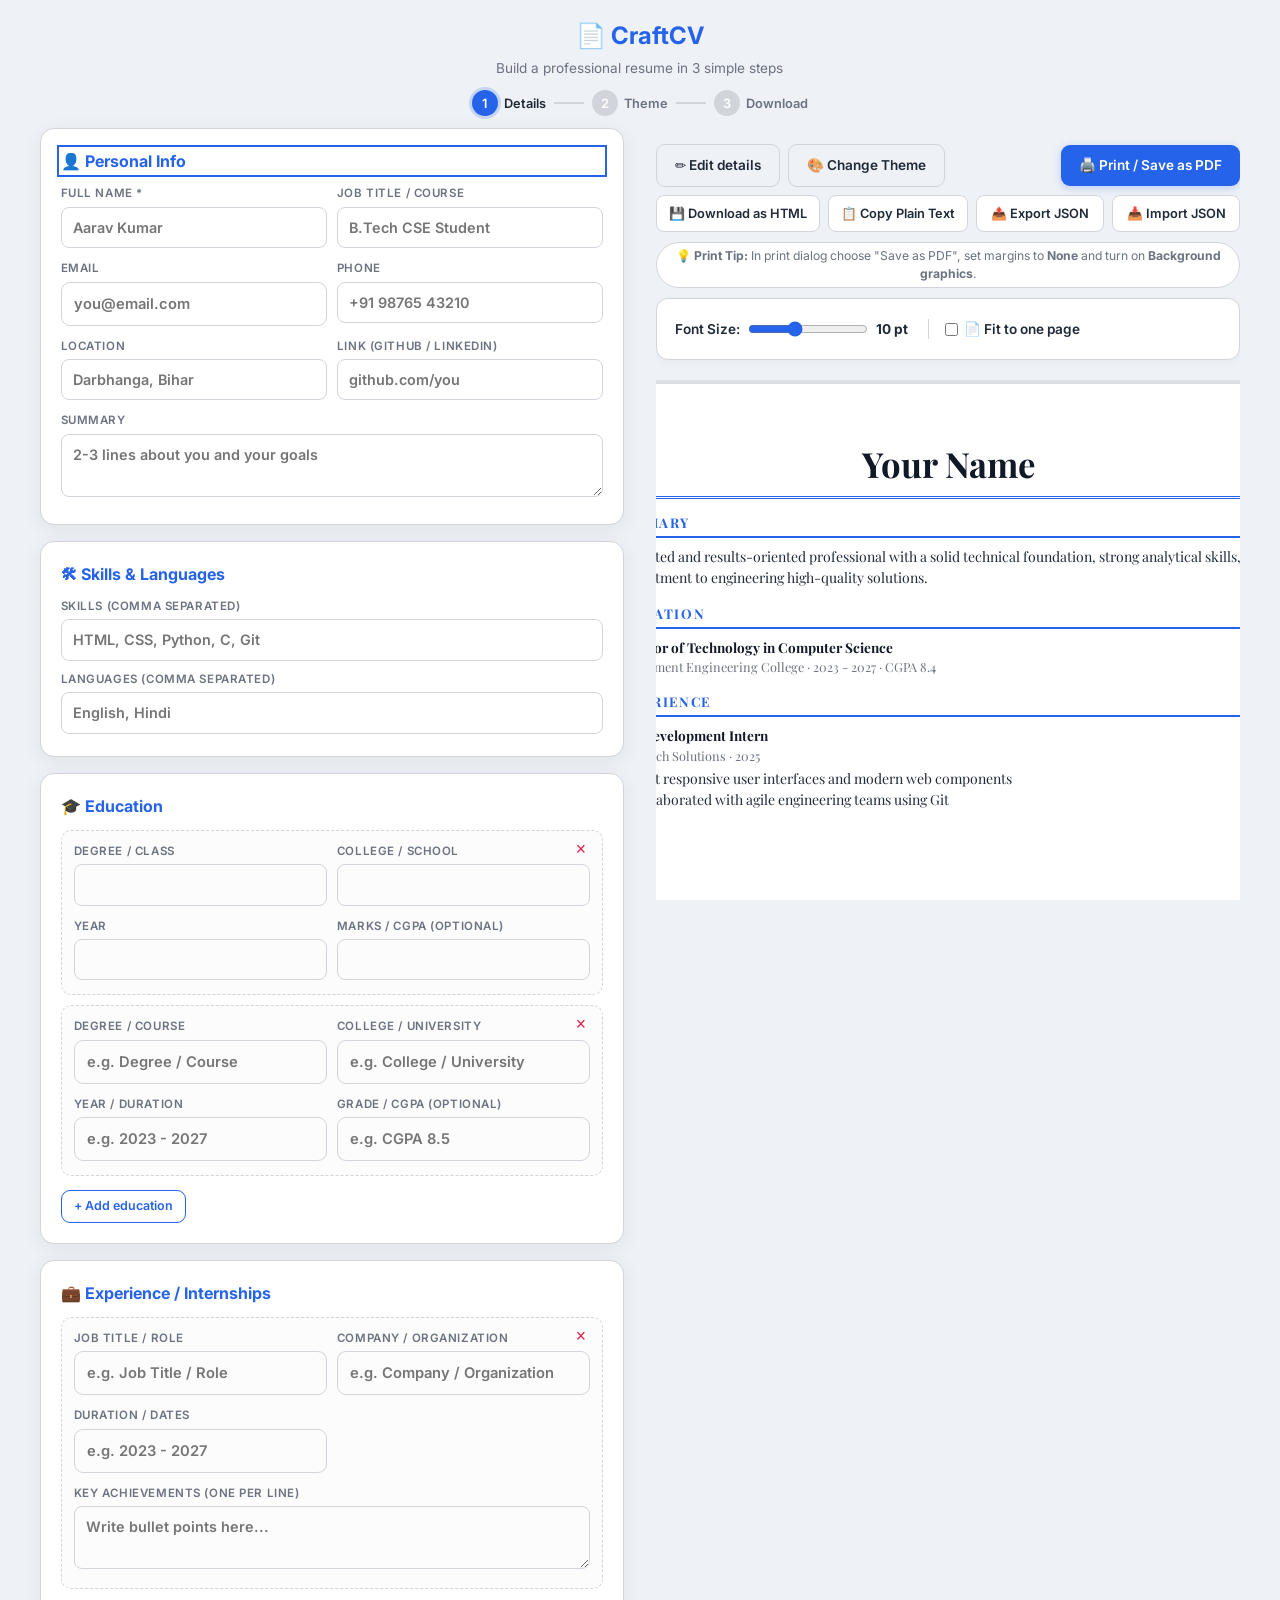
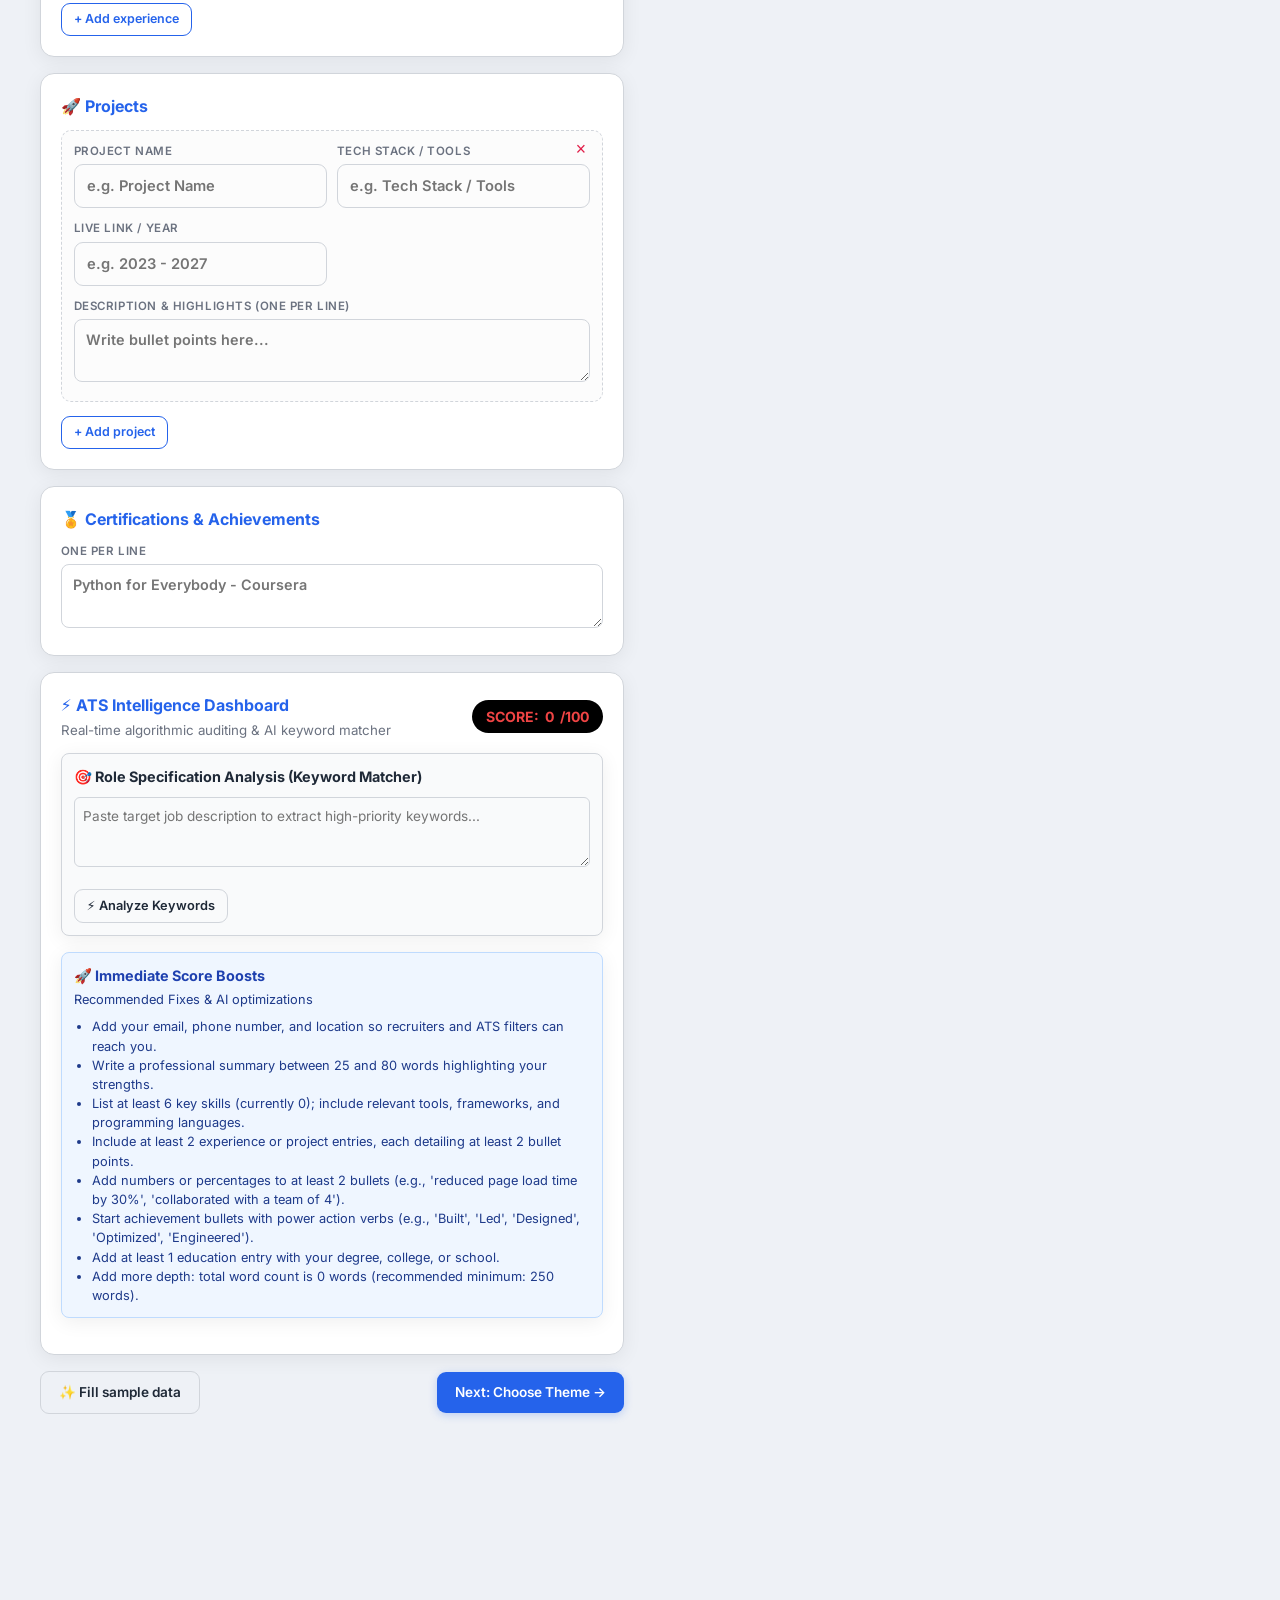
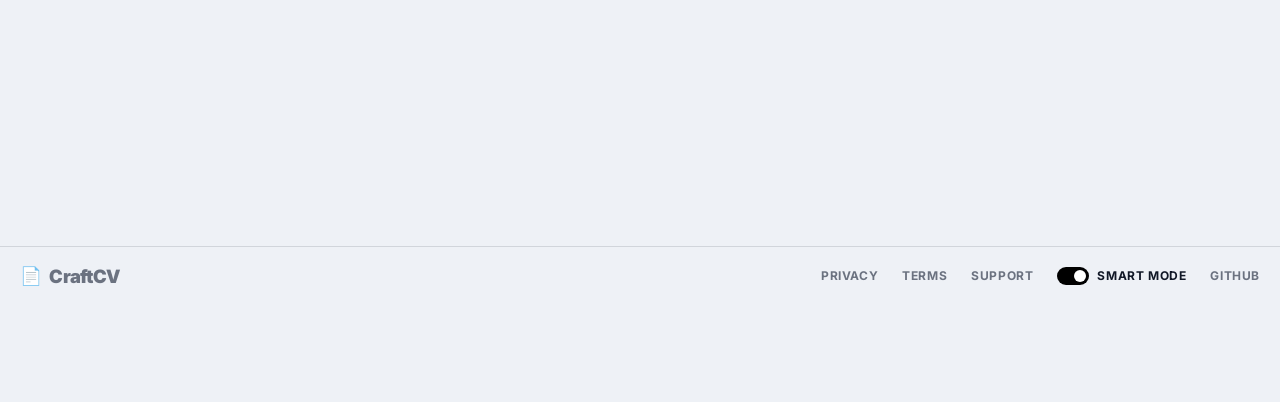
==== commit 7279ac1e: "fix(mobile): strictly apply pb-28 to main wrappers, add 4rem bottom clearance to Generate My CV acti" ====
--- a/cv-wizard.html
+++ b/cv-wizard.html
@@ -115,10 +115,12 @@
   .wizard-right-col,.wizard-preview-column,#wizard-preview-col{position:static!important;top:auto!important;height:auto!important;overflow-y:visible!important;overflow-x:visible!important}
   .wizard-preview-column #s3:not(.active),#wizard-preview-col #s3:not(.active){display:none!important}
   .wizard-preview-column #s3.active,#wizard-preview-col #s3.active{display:block!important}
+  .step{padding-bottom:3.5rem!important}
+  .step .nav,.nav{margin-bottom:4.5rem!important}
 }
 
 /* Mobile Bottom Navigation Bar - High-Depth Floating Pill */
-.pb-24,.pb-28,body.pb-24,body.pb-28,.wrap.pb-24,.wrap.pb-28{padding-bottom:7rem!important}
+.pb-24,.pb-28,body.pb-24,body.pb-28,.wrap.pb-24,.wrap.pb-28,.step.pb-28{padding-bottom:7rem!important}
 .toast-msg{position:fixed;bottom:24px;right:24px;background:#065f46;color:#ecfdf5;padding:10px 18px;border-radius:9999px;box-shadow:0 8px 30px rgba(0,0,0,.15);font-size:.88rem;font-weight:600;z-index:2000;display:none;animation:toastFadeIn .3s ease}
 .toast-msg.visible{display:block}
 @keyframes toastFadeIn{from{opacity:0;transform:translateY(8px)}to{opacity:1;transform:none}}
@@ -142,19 +144,38 @@
 .py-2-5,.py-2\.5{padding-top:.625rem!important;padding-bottom:.625rem!important}
 @media(min-width:768px){.mobile-bottom-nav,.md\:hidden{display:none!important}}
 @media print{.mobile-bottom-nav{display:none!important}body.pb-24,body.pb-28,.wrap.pb-24,.wrap.pb-28,.pb-24,.pb-28{padding-bottom:0!important}}
-body.basic-mode,body.basic-mode *,html.basic-mode,html.basic-mode *{font-family:'Times New Roman',Times,Georgia,serif!important}
-body.basic-mode *,body.basic-mode *::before,body.basic-mode *::after,html.basic-mode *,html.basic-mode *::before,html.basic-mode *::after{box-shadow:none!important;text-shadow:none!important;filter:none!important;backdrop-filter:none!important;-webkit-backdrop-filter:none!important}
-body.basic-mode header,body.basic-mode nav,body.basic-mode .top-nav,body.basic-mode .mobile-bottom-nav,body.basic-mode .card,body.basic-mode .bento-card,body.basic-mode .frosted-glass-pill,body.basic-mode .formatting-controls-card,body.basic-mode .notification-pill,body.basic-mode .glass,body.basic-mode .roll-box,body.basic-mode .preview-container{background:#ffffff!important;backdrop-filter:none!important;-webkit-backdrop-filter:none!important}
-body.basic-mode input,body.basic-mode textarea,body.basic-mode select,body.basic-mode button,body.basic-mode .btn,body.basic-mode .card,body.basic-mode .bento-card,body.basic-mode .mobile-bottom-nav,body.basic-mode .notification-pill,body.basic-mode .sheet,body.basic-mode .row,body.basic-mode .step,body.basic-mode fieldset{border-radius:0!important;border:1px solid #000000!important}
-body.basic-mode button,body.basic-mode .btn{background-color:#ffffff!important;color:#000000!important}
-body.basic-mode button:hover,body.basic-mode .btn:hover{background-color:#000000!important;color:#ffffff!important}
-body.basic-mode #s2,body.basic-mode #d2,body.basic-mode #step2,body.basic-mode .step2-bento-wrap,body.basic-mode .themes,body.basic-mode #themes,body.basic-mode .colors,body.basic-mode #colors,body.basic-mode #change-theme-btn,body.basic-mode [data-go="2"],body.basic-mode .smart-feature,body.basic-mode #ats-section,body.basic-mode .ats-dashboard-section,body.basic-mode #ats-badge-pill,body.basic-mode .ats-score-badge,body.basic-mode .ats-score-hero-card,body.basic-mode #score-ring-progress,body.basic-mode #jd-matcher-card,body.basic-mode .jd-matcher-card,body.basic-mode #ats-tips-container,body.basic-mode .ats-tips-card,body.basic-mode #formatting-controls-card,body.basic-mode .formatting-controls-card,html.basic-mode .smart-feature{display:none!important}
-.sheet.t-raw,.sheet.basic-raw-template,body.basic-mode .sheet{display:block!important;width:100%!important;max-width:210mm!important;min-height:297mm!important;background:#ffffff!important;color:#000000!important;padding:40px!important;border:1px solid #000000!important;border-radius:0!important;box-shadow:none!important;font-family:'Times New Roman',Times,Georgia,serif!important;font-size:11pt!important;line-height:1.4!important;text-align:left!important;box-sizing:border-box!important;transform:none!important}
-.sheet.t-raw h1,.sheet.basic-raw-template h1,body.basic-mode .sheet h1{font-size:20pt!important;font-weight:bold!important;text-align:center!important;margin:0 0 6px 0!important;text-transform:uppercase!important;letter-spacing:normal!important;color:#000000!important;font-family:'Times New Roman',Times,Georgia,serif!important}
-.sheet.t-raw p,.sheet.basic-raw-template p,body.basic-mode .sheet p{font-size:11pt!important;margin:4px 0!important;color:#000000!important;font-family:'Times New Roman',Times,Georgia,serif!important;line-height:1.35!important}
-.sheet.t-raw h2,.sheet.basic-raw-template h2,body.basic-mode .sheet h2{font-size:13pt!important;font-weight:bold!important;margin:16px 0 6px 0!important;border-bottom:1px solid #000000!important;padding-bottom:2px!important;text-transform:uppercase!important;letter-spacing:normal!important;color:#000000!important;font-family:'Times New Roman',Times,Georgia,serif!important}
-.sheet.t-raw ul,.sheet.basic-raw-template ul,body.basic-mode .sheet ul{margin:4px 0 8px 24px!important;padding:0!important;list-style-type:disc!important}
-.sheet.t-raw li,.sheet.basic-raw-template li,body.basic-mode .sheet li{font-size:10.5pt!important;margin-bottom:2px!important;color:#000000!important;font-family:'Times New Roman',Times,Georgia,serif!important}
+html.basic-mode,body.basic-mode{background-color:#f3f4f6!important;background:#f3f4f6!important;background-image:none!important;color:#333333!important;font-family:Arial,"Helvetica Neue",Helvetica,sans-serif!important}
+body.basic-mode input,body.basic-mode button,body.basic-mode select,body.basic-mode textarea,body.basic-mode .btn,body.basic-mode h1,body.basic-mode h2,body.basic-mode h3,body.basic-mode p,body.basic-mode span,body.basic-mode label{font-family:Arial,"Helvetica Neue",Helvetica,sans-serif!important}
+body.basic-mode .pastel-glow-backdrop,body.basic-mode .pastel-blob,html.basic-mode .pastel-glow-backdrop,html.basic-mode .pastel-blob{display:none!important}
+body.basic-mode *,body.basic-mode *::before,body.basic-mode *::after,html.basic-mode *,html.basic-mode *::before,html.basic-mode *::after{text-shadow:none!important;filter:none!important;backdrop-filter:none!important;-webkit-backdrop-filter:none!important}
+body.basic-mode .card,body.basic-mode .bento-card,body.basic-mode .panel,body.basic-mode .formatting-controls-card,body.basic-mode .notification-pill,body.basic-mode .frosted-glass-pill,body.basic-mode .glass,body.basic-mode .roll-box,body.basic-mode .preview-container{background:#ffffff!important;background-color:#ffffff!important;border:1px solid #d1d5db!important;border-radius:4px!important;box-shadow:none!important}
+body.basic-mode .row{background:#f9fafb!important;border:1px solid #e5e7eb!important;border-radius:4px!important;box-shadow:none!important}
+body.basic-mode .step{border:none!important;box-shadow:none!important}
+body.basic-mode header.top-nav,body.basic-mode .top-nav,body.basic-mode header.brand{background:#ffffff!important;border-bottom:1px solid #e5e7eb!important;box-shadow:none!important;border-radius:0!important}
+body.basic-mode .mobile-bottom-nav{background:#ffffff!important;border:1px solid #d1d5db!important;border-radius:4px!important;box-shadow:0 1px 3px rgba(0,0,0,.1)!important;backdrop-filter:none!important;-webkit-backdrop-filter:none!important}
+body.basic-mode .mobile-bottom-nav .bottom-nav-build{border-radius:4px!important;background-color:#337ab7!important;color:#ffffff!important}
+body.basic-mode .satoshi-black,body.basic-mode .tracking-tighter-h,body.basic-mode .tracking-tighter{font-family:Arial,"Helvetica Neue",Helvetica,sans-serif!important;letter-spacing:normal!important;font-weight:700!important}
+body.basic-mode .rounded-full,body.basic-mode .rounded-2xl,body.basic-mode .rounded-xl,body.basic-mode .rounded-lg,body.basic-mode .dot i{border-radius:4px!important}
+body.basic-mode input,body.basic-mode textarea,body.basic-mode select{background-color:#ffffff!important;border:1px solid #cccccc!important;border-radius:4px!important;color:#333333!important;box-shadow:inset 0 1px 1px rgba(0,0,0,.075)!important;font-size:0.9rem!important}
+body.basic-mode input:focus,body.basic-mode textarea:focus,body.basic-mode select:focus{border-color:#66afe9!important;outline:0!important;box-shadow:inset 0 1px 1px rgba(0,0,0,.075),0 0 8px rgba(102,175,233,.6)!important}
+body.basic-mode button.btn.pri,body.basic-mode .btn.pri,body.basic-mode .btn-primary{background-color:#337ab7!important;border:1px solid #2e6da4!important;color:#ffffff!important;border-radius:4px!important;box-shadow:none!important;text-transform:none!important;letter-spacing:normal!important;font-weight:600!important;transform:none!important}
+body.basic-mode button.btn.pri:hover,body.basic-mode .btn.pri:hover,body.basic-mode .btn-primary:hover{background-color:#286090!important;border-color:#204d74!important;color:#ffffff!important;transform:none!important}
+body.basic-mode button,body.basic-mode .btn,body.basic-mode .btn.sec,body.basic-mode .btn-export,body.basic-mode .btn.add{background-color:#ffffff!important;border:1px solid #cccccc!important;color:#333333!important;border-radius:4px!important;box-shadow:none!important;text-transform:none!important;letter-spacing:normal!important;font-weight:500!important;transform:none!important}
+body.basic-mode button:hover,body.basic-mode .btn:hover,body.basic-mode .btn.sec:hover,body.basic-mode .btn-export:hover,body.basic-mode .btn.add:hover{background-color:#e6e6e6!important;border-color:#adadad!important;color:#333333!important;transform:none!important}
+body.basic-mode #s2,body.basic-mode #d2,body.basic-mode #step2,body.basic-mode .step2-bento-wrap,body.basic-mode .themes,body.basic-mode #themes,body.basic-mode .colors,body.basic-mode #colors,body.basic-mode #change-theme-btn,body.basic-mode #change-theme-left-btn,body.basic-mode [data-go="2"],body.basic-mode .smart-feature,body.basic-mode #ats-section,body.basic-mode .ats-dashboard-section,body.basic-mode #ats-badge-pill,body.basic-mode .ats-score-badge,body.basic-mode .ats-score-hero-card,body.basic-mode #score-ring-progress,body.basic-mode #jd-matcher-card,body.basic-mode .jd-matcher-card,body.basic-mode #ats-tips-container,body.basic-mode .ats-tips-card,body.basic-mode #formatting-controls-card,body.basic-mode .formatting-controls-card,html.basic-mode .smart-feature{display:none!important}
+body.basic-mode .sheet,.sheet.t-raw,.sheet.basic-raw-template{display:block!important;width:100%!important;max-width:210mm!important;min-height:297mm!important;background:#ffffff!important;color:#000000!important;padding:24mm 20mm!important;border:1px solid #d1d5db!important;border-radius:0!important;box-shadow:0 1px 3px rgba(0,0,0,.1)!important;font-family:'Times New Roman',Times,Georgia,serif!important;font-size:11pt!important;line-height:1.35!important;text-align:left!important;box-sizing:border-box!important;transform:none!important}
+body.basic-mode .sheet header,body.basic-mode .sheet aside,body.basic-mode .sheet main,body.basic-mode .sheet section,body.basic-mode .sheet .grid,body.basic-mode .sheet .cols,body.basic-mode .sheet .side,body.basic-mode .sheet .main-col,body.basic-mode .sheet .sidebar,.sheet.t-raw header,.sheet.t-raw aside,.sheet.t-raw main,.sheet.basic-raw-template header,.sheet.basic-raw-template aside,.sheet.basic-raw-template main{display:block!important;width:100%!important;float:none!important;clear:both!important;padding:0!important;margin:0!important;background:transparent!important;grid-template-columns:none!important;grid-template-areas:none!important;border:none!important}
+body.basic-mode .sheet h1,.sheet.t-raw h1,.sheet.basic-raw-template h1{font-size:18pt!important;font-weight:bold!important;text-align:center!important;margin:0 0 4px 0!important;text-transform:uppercase!important;letter-spacing:normal!important;color:#000000!important;font-family:'Times New Roman',Times,Georgia,serif!important;border:none!important}
+body.basic-mode .sheet header p,body.basic-mode .sheet .role,.sheet.t-raw p:first-of-type,.sheet.basic-raw-template p:first-of-type{text-align:center!important;font-size:10.5pt!important;color:#333333!important;margin:0 0 14px 0!important;font-weight:normal!important;font-family:'Times New Roman',Times,Georgia,serif!important}
+body.basic-mode .sheet h2,body.basic-mode .sheet h3,body.basic-mode .sheet .section-title,.sheet.t-raw h2,.sheet.basic-raw-template h2{font-size:12pt!important;font-weight:bold!important;margin:14px 0 6px 0!important;border:none!important;border-bottom:1px solid #000000!important;padding-bottom:2px!important;text-transform:uppercase!important;letter-spacing:0.5px!important;color:#000000!important;background:transparent!important;font-family:'Times New Roman',Times,Georgia,serif!important;text-align:left!important}
+body.basic-mode .sheet p,.sheet.t-raw p,.sheet.basic-raw-template p{font-size:10.5pt!important;margin:4px 0!important;color:#000000!important;font-family:'Times New Roman',Times,Georgia,serif!important;line-height:1.35!important}
+body.basic-mode .sheet .it,.sheet.t-raw .it,.sheet.basic-raw-template .it{margin-bottom:8px!important}
+body.basic-mode .sheet .it b,body.basic-mode .sheet strong,.sheet.t-raw strong,.sheet.basic-raw-template strong{font-weight:bold!important;color:#000000!important;font-size:10.5pt!important}
+body.basic-mode .sheet .it span{display:inline!important;color:#333333!important;font-size:10pt!important;margin-left:4px!important}
+body.basic-mode .sheet ul,.sheet.t-raw ul,.sheet.basic-raw-template ul{margin:3px 0 6px 20px!important;padding:0!important;list-style-type:disc!important}
+body.basic-mode .sheet li,.sheet.t-raw li,.sheet.basic-raw-template li{font-size:10pt!important;margin-bottom:2px!important;color:#000000!important;line-height:1.35!important;font-family:'Times New Roman',Times,Georgia,serif!important}
+body.basic-mode .sheet .tags,body.basic-mode .sheet ul.p,body.basic-mode .sheet .tags li{display:inline!important;background:transparent!important;border:none!important;border-radius:0!important;padding:0!important;margin:0!important;color:#000000!important;font-size:10pt!important}
+body.basic-mode .sheet .tags li:not(:last-child)::after{content:", "!important}
 @keyframes scorePop{0%{transform:scale(0.6);opacity:0}50%{transform:scale(1.18);opacity:1}75%{transform:scale(0.95)}100%{transform:scale(1);opacity:1}}
 .score-pop-animation{animation:scorePop .6s cubic-bezier(.34,1.56,.64,1) forwards!important}
 @keyframes smartReveal{0%{opacity:.4;filter:blur(4px);transform:scale(0.98)}100%{opacity:1;filter:blur(0px);transform:scale(1)}}
@@ -267,7 +288,7 @@
 </style>
 </head>
 <body class="pb-28 pb-24">
-<div class="wrap pb-28 pb-24">
+<main class="wrap pb-28 pb-24" id="wizard-main">
   <header class="brand top-nav-brand"><a href="index.html" style="text-decoration:none;color:inherit;" aria-label="CraftCV Home"><h1>📄 CraftCV</h1></a><p>Build a professional resume in 3 simple steps</p></header>
   <div class="steps">
     <div class="dot on" id="d1"><i>1</i><span>Details</span></div>
@@ -278,9 +299,9 @@
   <!-- Main Wizard Container: Two-Column Split on Large Screens (lg:grid lg:grid-cols-2 lg:gap-8) -->
   <div class="wizard-grid lg:grid lg:grid-cols-2 lg:gap-8" id="wizard-container">
     <!-- Left Column: Entire Input Form (Personal Info, Education, Experience, etc.) & Step Navigation Views -->
-    <div class="wizard-left-col wizard-form-column" id="wizard-left-col">
+    <div class="wizard-left-col wizard-form-column pb-28" id="wizard-left-col">
       <!-- STEP 1 -->
-      <section class="step active" id="s1">
+      <section class="step active pb-28" id="s1">
         <form id="form" onsubmit="return false">
           <div class="card"><h2>👤 Personal Info</h2>
             <div class="grid">
@@ -332,11 +353,11 @@
           </section>
         </form>
         <p class="err" id="err">Please enter your name to continue.</p>
-        <div class="nav"><button class="btn sec" id="sample">✨ Fill sample data</button><button class="btn pri" id="to2">Next: Choose Theme →</button></div>
+        <div class="nav noprint pb-8 mb-8" style="margin-bottom: 4rem !important;"><button class="btn sec" id="sample">✨ Fill sample data</button><button class="btn pri" id="to2">Next: Choose Theme →</button></div>
       </section>
 
       <!-- STEP 2 -->
-      <section class="step" id="s2">
+      <section class="step pb-28" id="s2">
         <div class="card"><h2>🎨 Pick a template</h2>
           <div class="themes" id="themes">
             <div class="th sel" data-t="classic"><div class="mini m-classic"></div><b>Classic</b><small>Elegant serif, centered</small></div>
@@ -347,11 +368,11 @@
           <h2 style="margin-top:18px">Accent colour</h2>
           <div class="colors" id="colors"></div>
         </div>
-        <div class="nav"><button class="btn sec" data-go="1">← Back</button><button class="btn pri" id="to3">Generate My CV →</button></div>
+        <div class="nav noprint pb-8 mb-8" style="margin-bottom: 4rem !important;"><button class="btn sec" data-go="1">← Back</button><button class="btn pri" id="to3">Generate My CV →</button></div>
       </section>
 
       <!-- STEP 3 ACTIONS FOR DESKTOP LEFT COLUMN -->
-      <section class="step" id="s3-left">
+      <section class="step pb-28" id="s3-left">
         <div class="card noprint">
           <h2>🎉 Resume Ready &amp; Actions</h2>
           <p style="color:var(--muted);font-size:0.88rem;margin-bottom:14px;">Your resume is generated and previewed in real-time. Print, export as HTML/JSON, or copy text directly.</p>
@@ -372,9 +393,9 @@
     </div>
 
     <!-- Right Column: Stationary Live CV Template Preview Pinned via Sticky Positioning -->
-    <div class="wizard-right-col wizard-preview-column" id="wizard-preview-col">
+    <div class="wizard-right-col wizard-preview-column pb-28" id="wizard-preview-col">
       <!-- STEP 3 (Contains Controls, Formatting Toolbar & Live Preview) -->
-      <section class="step" id="s3">
+      <section class="step pb-28" id="s3">
         <div class="nav noprint" style="margin-bottom:8px;display:flex;justify-content:space-between;align-items:center;flex-wrap:wrap;gap:8px">
           <div style="display:flex;gap:8px">
             <button class="btn sec" data-go="1">✏️ Edit details</button>
@@ -396,7 +417,7 @@
         <div class="print-tip-pill noprint">💡 <strong>Print Tip:</strong> In print dialog choose "Save as PDF", set margins to <b>None</b> and turn on <b>Background graphics</b>.</div>
 
         <!-- Formatting Toolbar (Font Size slider, 'Fit to one page' toggle) - Relative/Static positioning immediately before CV wrapper -->
-        <div class="formatting-controls-card card noprint" id="formatting-controls-card" style="position: relative;">
+        <div class="formatting-controls-card card noprint" id="formatting-controls-card" style="position: relative !important; top: auto !important; margin-bottom: 1.25rem !important; z-index: 10 !important;">
           <div class="formatting-controls-inner">
             <div class="format-group">
               <label class="slider-group" for="font-size-slider">
@@ -420,7 +441,7 @@
       </section>
     </div>
   </div>
-</div>
+</main>
 
 <!-- Structured Professional Footer -->
 <footer class="app-footer noprint py-8" style="position: relative; z-index: 100; background: transparent;">
--- a/assets/css/layout.css
+++ b/assets/css/layout.css
@@ -657,9 +657,11 @@
   color: var(--accent);
 }
 
-/* Formatting Controls Toolbar (Font Size & Fit to One Page) */
+/* Formatting Controls Toolbar (Font Size & Fit to One Page) - Relative positioning above CV wrapper, zero overlap */
 .formatting-controls,
-.formatting-controls-card {
+.formatting-controls-card,
+#formatting-controls-card,
+.sticky-cv-toolbar {
   display: flex;
   align-items: center;
   justify-content: space-between;
@@ -671,7 +673,14 @@
   padding: 12px 18px;
   margin-bottom: 16px;
   box-shadow: var(--shadow-sm);
-  position: static;
+  position: relative !important;
+  /* position: static to prevent overlap */
+  top: auto !important;
+  left: auto !important;
+  right: auto !important;
+  bottom: auto !important;
+  transform: none !important;
+  z-index: 10 !important;
 }
 
 .format-group {
@@ -1096,11 +1105,15 @@
     width: 18px;
   }
   .wrap {
-    padding: var(--sp-3) var(--sp-2) var(--sp-5);
+    padding: var(--sp-3) var(--sp-2) 7rem !important;
+  }
+  .step {
+    padding-bottom: 3.5rem !important;
   }
   .nav {
     flex-direction: column;
     align-items: stretch;
+    margin-bottom: 4.5rem !important;
   }
   .nav button {
     width: 100%;
@@ -1140,32 +1153,40 @@
 main.pb-24,
 main.pb-28,
 .wrap.pb-24,
-.wrap.pb-28 {
+.wrap.pb-28,
+.step.pb-28,
+.hero-container.pb-28,
+.landing-hero-fullscreen.pb-28 {
   padding-bottom: 7rem !important;
 }
 
 .mobile-bottom-nav {
   position: fixed !important;
-  bottom: 0 !important;
-  left: 0 !important;
-  width: 100% !important;
+  bottom: 1.5rem !important;
+  left: 50% !important;
+  transform: translateX(-50%) !important;
+  width: max-content !important;
+  min-width: 85% !important;
+  max-width: 92% !important;
+  margin: 0 auto !important;
   z-index: 100 !important;
   display: flex !important;
-  background: rgba(255, 255, 255, 0.85) !important;
+  border-radius: 9999px !important;
+  background: rgba(255, 255, 255, 0.75) !important;
   -webkit-backdrop-filter: blur(20px) !important;
   backdrop-filter: blur(20px) !important;
-  border-top: 1px solid rgba(0, 0, 0, 0.05) !important;
-  box-shadow: 0 -4px 20px rgba(0, 0, 0, 0.04) !important;
+  border: 1px solid rgba(0, 0, 0, 0.08) !important;
+  box-shadow: 0 10px 25px -5px rgba(0, 0, 0, 0.1) !important;
 }
 
 .mobile-bottom-nav-container {
   display: flex !important;
-  justify-content: space-around !important;
+  justify-content: space-between !important;
   align-items: center !important;
-  padding: 0.75rem 1rem !important;
+  padding: 0.5rem 0.5rem !important;
+  gap: 1rem !important;
   width: 100% !important;
-  max-width: 440px !important;
-  margin: 0 auto !important;
+  box-sizing: border-box !important;
 }
 
 .bottom-nav-item {
@@ -1399,83 +1420,200 @@
 }
 
 /* ==========================================================================
-   EXTREME UI DOWNGRADE: BASIC MODE STYLING & RAW TEMPLATE ENGINE
-   Stark night-and-day contrast for presentation & demo purposes.
-   Strips glassmorphism, shadows, round borders; forces generic serif;
-   disables Step 2, color pickers, and smart features; renders raw text CV.
+   BASIC MODE STYLING: 2015 BOOTSTRAP-INSPIRED FORM & WORD-EXPORT CV
+   Replaces the modern luxury glassmorphism with a clean, classic, functional
+   web application aesthetic (2015 Bootstrap 3/4 feel) while preserving full
+   structural integrity, flexbox/grid layout, and form padding.
    ========================================================================== */
 
-/* 1. Universal Serif Font in Basic Mode */
-body.basic-mode,
-body.basic-mode *,
+/* 1. Typography & Background Downgrade (System Arial/Sans-Serif & Dull Gray-100) */
 html.basic-mode,
-html.basic-mode * {
-  font-family: 'Times New Roman', Times, Georgia, serif !important;
-}
-
-/* 2. Strip All Shadows & Glassmorphism Filters */
+body.basic-mode {
+  background-color: #f3f4f6 !important;
+  background: #f3f4f6 !important;
+  background-image: none !important;
+  color: #333333 !important;
+  font-family: Arial, "Helvetica Neue", Helvetica, sans-serif !important;
+}
+
+body.basic-mode input,
+body.basic-mode button,
+body.basic-mode select,
+body.basic-mode textarea,
+body.basic-mode .btn,
+body.basic-mode h1,
+body.basic-mode h2,
+body.basic-mode h3,
+body.basic-mode p,
+body.basic-mode span,
+body.basic-mode label {
+  font-family: Arial, "Helvetica Neue", Helvetica, sans-serif !important;
+}
+
+body.basic-mode .pastel-glow-backdrop,
+body.basic-mode .pastel-blob,
+html.basic-mode .pastel-glow-backdrop,
+html.basic-mode .pastel-blob {
+  display: none !important;
+}
+
+/* 2. Strip Glassmorphism & Soft Floating Shadows */
 body.basic-mode *,
 body.basic-mode *::before,
 body.basic-mode *::after,
 html.basic-mode *,
 html.basic-mode *::before,
 html.basic-mode *::after {
-  box-shadow: none !important;
   text-shadow: none !important;
   filter: none !important;
   backdrop-filter: none !important;
   -webkit-backdrop-filter: none !important;
 }
 
-/* 3. Strip Glassmorphic Backgrounds to Flat White */
-body.basic-mode header,
-body.basic-mode nav,
-body.basic-mode .top-nav,
-body.basic-mode .mobile-bottom-nav,
+/* 3. Containers & Panels: Flat White/Light-Gray, 1px Border, 4px Radius (Bootstrap Well/Panel) */
 body.basic-mode .card,
 body.basic-mode .bento-card,
-body.basic-mode .frosted-glass-pill,
+body.basic-mode .panel,
 body.basic-mode .formatting-controls-card,
 body.basic-mode .notification-pill,
+body.basic-mode .frosted-glass-pill,
 body.basic-mode .glass,
 body.basic-mode .roll-box,
 body.basic-mode .preview-container {
   background: #ffffff !important;
+  background-color: #ffffff !important;
+  border: 1px solid #d1d5db !important;
+  border-radius: 4px !important;
+  box-shadow: none !important;
+}
+
+/* Structural Integrity: Keep flexbox, grid, and spacing intact; subtle border on repeating rows */
+body.basic-mode .row {
+  background: #f9fafb !important;
+  border: 1px solid #e5e7eb !important;
+  border-radius: 4px !important;
+  box-shadow: none !important;
+}
+
+body.basic-mode .step {
+  border: none !important;
+  box-shadow: none !important;
+}
+
+body.basic-mode header.top-nav,
+body.basic-mode .top-nav,
+body.basic-mode header.brand {
+  background: #ffffff !important;
+  border-bottom: 1px solid #e5e7eb !important;
+  box-shadow: none !important;
+  border-radius: 0 !important;
+}
+
+/* Mobile bottom nav override for 2015 look */
+body.basic-mode .mobile-bottom-nav {
+  background: #ffffff !important;
+  border: 1px solid #d1d5db !important;
+  border-radius: 4px !important;
+  box-shadow: 0 1px 3px rgba(0, 0, 0, 0.1) !important;
   backdrop-filter: none !important;
   -webkit-backdrop-filter: none !important;
 }
 
-/* 4. Harsh, Square, 1px Solid Black Borders on Interactive & Container Elements */
+body.basic-mode .mobile-bottom-nav .bottom-nav-build {
+  border-radius: 4px !important;
+  background-color: #337ab7 !important;
+  color: #ffffff !important;
+}
+
+body.basic-mode .satoshi-black,
+body.basic-mode .tracking-tighter-h,
+body.basic-mode .tracking-tighter {
+  font-family: Arial, "Helvetica Neue", Helvetica, sans-serif !important;
+  letter-spacing: normal !important;
+  font-weight: 700 !important;
+}
+
+/* Heavy radius override to standard rounded-sm (4px) */
+body.basic-mode .rounded-full,
+body.basic-mode .rounded-2xl,
+body.basic-mode .rounded-xl,
+body.basic-mode .rounded-lg,
+body.basic-mode .dot i {
+  border-radius: 4px !important;
+}
+
+/* 4. Form Inputs: Classic 2015 Bootstrap Form Controls */
 body.basic-mode input,
 body.basic-mode textarea,
-body.basic-mode select,
+body.basic-mode select {
+  background-color: #ffffff !important;
+  border: 1px solid #cccccc !important;
+  border-radius: 4px !important;
+  color: #333333 !important;
+  box-shadow: inset 0 1px 1px rgba(0, 0, 0, 0.075) !important;
+  font-size: 0.9rem !important;
+}
+
+body.basic-mode input:focus,
+body.basic-mode textarea:focus,
+body.basic-mode select:focus {
+  border-color: #66afe9 !important;
+  outline: 0 !important;
+  box-shadow: inset 0 1px 1px rgba(0, 0, 0, 0.075), 0 0 8px rgba(102, 175, 233, 0.6) !important;
+}
+
+/* 5. Buttons: Standard 2015 Bootstrap Primary & Secondary Buttons */
+body.basic-mode button.btn.pri,
+body.basic-mode .btn.pri,
+body.basic-mode .btn-primary {
+  background-color: #337ab7 !important;
+  border: 1px solid #2e6da4 !important;
+  color: #ffffff !important;
+  border-radius: 4px !important;
+  box-shadow: none !important;
+  text-transform: none !important;
+  letter-spacing: normal !important;
+  font-weight: 600 !important;
+  transform: none !important;
+}
+
+body.basic-mode button.btn.pri:hover,
+body.basic-mode .btn.pri:hover,
+body.basic-mode .btn-primary:hover {
+  background-color: #286090 !important;
+  border-color: #204d74 !important;
+  color: #ffffff !important;
+  transform: none !important;
+}
+
 body.basic-mode button,
 body.basic-mode .btn,
-body.basic-mode .card,
-body.basic-mode .bento-card,
-body.basic-mode .mobile-bottom-nav,
-body.basic-mode .notification-pill,
-body.basic-mode .sheet,
-body.basic-mode .row,
-body.basic-mode .step,
-body.basic-mode fieldset {
-  border-radius: 0 !important;
-  border: 1px solid #000000 !important;
-}
-
-body.basic-mode button,
-body.basic-mode .btn {
+body.basic-mode .btn.sec,
+body.basic-mode .btn-export,
+body.basic-mode .btn.add {
   background-color: #ffffff !important;
-  color: #000000 !important;
+  border: 1px solid #cccccc !important;
+  color: #333333 !important;
+  border-radius: 4px !important;
+  box-shadow: none !important;
+  text-transform: none !important;
+  letter-spacing: normal !important;
+  font-weight: 500 !important;
+  transform: none !important;
 }
 
 body.basic-mode button:hover,
-body.basic-mode .btn:hover {
-  background-color: #000000 !important;
-  color: #ffffff !important;
-}
-
-/* 5. Disable Premium Steps: Hide Step 2 (Theme Selection), Accent Pickers, & ATS/Smart Features */
+body.basic-mode .btn:hover,
+body.basic-mode .btn.sec:hover,
+body.basic-mode .btn-export:hover,
+body.basic-mode .btn.add:hover {
+  background-color: #e6e6e6 !important;
+  border-color: #adadad !important;
+  color: #333333 !important;
+  transform: none !important;
+}
+
+/* 6. Disable Premium Features (Step 2 Theme Selection, Accent Pickers, ATS/Smart Features) */
 body.basic-mode #s2,
 body.basic-mode #d2,
 body.basic-mode #step2,
@@ -1485,6 +1623,7 @@
 body.basic-mode .colors,
 body.basic-mode #colors,
 body.basic-mode #change-theme-btn,
+body.basic-mode #change-theme-left-btn,
 body.basic-mode [data-go="2"],
 body.basic-mode .smart-feature,
 body.basic-mode #ats-section,
@@ -1503,80 +1642,167 @@
   display: none !important;
 }
 
-/* 6. Unstyled 'Raw' Resume Template (Zero CSS Layout - Plain Sequential Document) */
+/* 7. Plain Microsoft Word Export Fallback for CV Preview */
+body.basic-mode .sheet,
 .sheet.t-raw,
-.sheet.basic-raw-template,
-body.basic-mode .sheet {
+.sheet.basic-raw-template {
   display: block !important;
   width: 100% !important;
   max-width: 210mm !important;
   min-height: 297mm !important;
   background: #ffffff !important;
   color: #000000 !important;
-  padding: 40px !important;
-  border: 1px solid #000000 !important;
+  padding: 24mm 20mm !important; /* Standard Word 1-inch margins */
+  border: 1px solid #d1d5db !important;
   border-radius: 0 !important;
-  box-shadow: none !important;
+  box-shadow: 0 1px 3px rgba(0, 0, 0, 0.1) !important;
   font-family: 'Times New Roman', Times, Georgia, serif !important;
   font-size: 11pt !important;
-  line-height: 1.4 !important;
+  line-height: 1.35 !important;
   text-align: left !important;
   box-sizing: border-box !important;
   transform: none !important;
 }
 
+/* Force single-column sequential layout across all sections */
+body.basic-mode .sheet header,
+body.basic-mode .sheet aside,
+body.basic-mode .sheet main,
+body.basic-mode .sheet section,
+body.basic-mode .sheet .grid,
+body.basic-mode .sheet .cols,
+body.basic-mode .sheet .side,
+body.basic-mode .sheet .main-col,
+body.basic-mode .sheet .sidebar,
+.sheet.t-raw header,
+.sheet.t-raw aside,
+.sheet.t-raw main,
+.sheet.basic-raw-template header,
+.sheet.basic-raw-template aside,
+.sheet.basic-raw-template main {
+  display: block !important;
+  width: 100% !important;
+  float: none !important;
+  clear: both !important;
+  padding: 0 !important;
+  margin: 0 !important;
+  background: transparent !important;
+  grid-template-columns: none !important;
+  grid-template-areas: none !important;
+  border: none !important;
+}
+
+body.basic-mode .sheet h1,
 .sheet.t-raw h1,
-.sheet.basic-raw-template h1,
-body.basic-mode .sheet h1 {
-  font-size: 20pt !important;
+.sheet.basic-raw-template h1 {
+  font-size: 18pt !important;
   font-weight: bold !important;
   text-align: center !important;
-  margin: 0 0 6px 0 !important;
+  margin: 0 0 4px 0 !important;
   text-transform: uppercase !important;
   letter-spacing: normal !important;
   color: #000000 !important;
   font-family: 'Times New Roman', Times, Georgia, serif !important;
-}
-
+  border: none !important;
+}
+
+body.basic-mode .sheet header p,
+body.basic-mode .sheet .role,
+.sheet.t-raw p:first-of-type,
+.sheet.basic-raw-template p:first-of-type {
+  text-align: center !important;
+  font-size: 10.5pt !important;
+  color: #333333 !important;
+  margin: 0 0 14px 0 !important;
+  font-weight: normal !important;
+  font-family: 'Times New Roman', Times, Georgia, serif !important;
+}
+
+body.basic-mode .sheet h2,
+body.basic-mode .sheet h3,
+body.basic-mode .sheet .section-title,
+.sheet.t-raw h2,
+.sheet.basic-raw-template h2 {
+  font-size: 12pt !important;
+  font-weight: bold !important;
+  margin: 14px 0 6px 0 !important;
+  border: none !important;
+  border-bottom: 1px solid #000000 !important;
+  padding-bottom: 2px !important;
+  text-transform: uppercase !important;
+  letter-spacing: 0.5px !important;
+  color: #000000 !important;
+  background: transparent !important;
+  font-family: 'Times New Roman', Times, Georgia, serif !important;
+  text-align: left !important;
+}
+
+body.basic-mode .sheet p,
 .sheet.t-raw p,
-.sheet.basic-raw-template p,
-body.basic-mode .sheet p {
-  font-size: 11pt !important;
+.sheet.basic-raw-template p {
+  font-size: 10.5pt !important;
   margin: 4px 0 !important;
   color: #000000 !important;
   font-family: 'Times New Roman', Times, Georgia, serif !important;
   line-height: 1.35 !important;
 }
 
-.sheet.t-raw h2,
-.sheet.basic-raw-template h2,
-body.basic-mode .sheet h2 {
-  font-size: 13pt !important;
+body.basic-mode .sheet .it,
+.sheet.t-raw .it,
+.sheet.basic-raw-template .it {
+  margin-bottom: 8px !important;
+}
+
+body.basic-mode .sheet .it b,
+body.basic-mode .sheet strong,
+.sheet.t-raw strong,
+.sheet.basic-raw-template strong {
   font-weight: bold !important;
-  margin: 16px 0 6px 0 !important;
-  border-bottom: 1px solid #000000 !important;
-  padding-bottom: 2px !important;
-  text-transform: uppercase !important;
-  letter-spacing: normal !important;
   color: #000000 !important;
-  font-family: 'Times New Roman', Times, Georgia, serif !important;
-}
-
+  font-size: 10.5pt !important;
+}
+
+body.basic-mode .sheet .it span {
+  display: inline !important;
+  color: #333333 !important;
+  font-size: 10pt !important;
+  margin-left: 4px !important;
+}
+
+body.basic-mode .sheet ul,
 .sheet.t-raw ul,
-.sheet.basic-raw-template ul,
-body.basic-mode .sheet ul {
-  margin: 4px 0 8px 24px !important;
+.sheet.basic-raw-template ul {
+  margin: 3px 0 6px 20px !important;
   padding: 0 !important;
   list-style-type: disc !important;
 }
 
+body.basic-mode .sheet li,
 .sheet.t-raw li,
-.sheet.basic-raw-template li,
-body.basic-mode .sheet li {
-  font-size: 10.5pt !important;
+.sheet.basic-raw-template li {
+  font-size: 10pt !important;
   margin-bottom: 2px !important;
   color: #000000 !important;
+  line-height: 1.35 !important;
   font-family: 'Times New Roman', Times, Georgia, serif !important;
+}
+
+/* Neutralize colored tags/badges in preview to plain comma-separated text */
+body.basic-mode .sheet .tags,
+body.basic-mode .sheet ul.p,
+body.basic-mode .sheet .tags li {
+  display: inline !important;
+  background: transparent !important;
+  border: none !important;
+  border-radius: 0 !important;
+  padding: 0 !important;
+  margin: 0 !important;
+  color: #000000 !important;
+  font-size: 10pt !important;
+}
+
+body.basic-mode .sheet .tags li:not(:last-child)::after {
+  content: ", " !important;
 }
 
 /* 7. Transition Animations: Popping ATS Score & Smart UI Reveal */
--- a/assets/css/print.css
+++ b/assets/css/print.css
@@ -71,8 +71,11 @@
   .pb-28,
   body.pb-24,
   body.pb-28,
+  main.pb-24,
+  main.pb-28,
   .wrap.pb-24,
-  .wrap.pb-28 {
+  .wrap.pb-28,
+  .step.pb-28 {
     padding-bottom: 0 !important;
   }
 
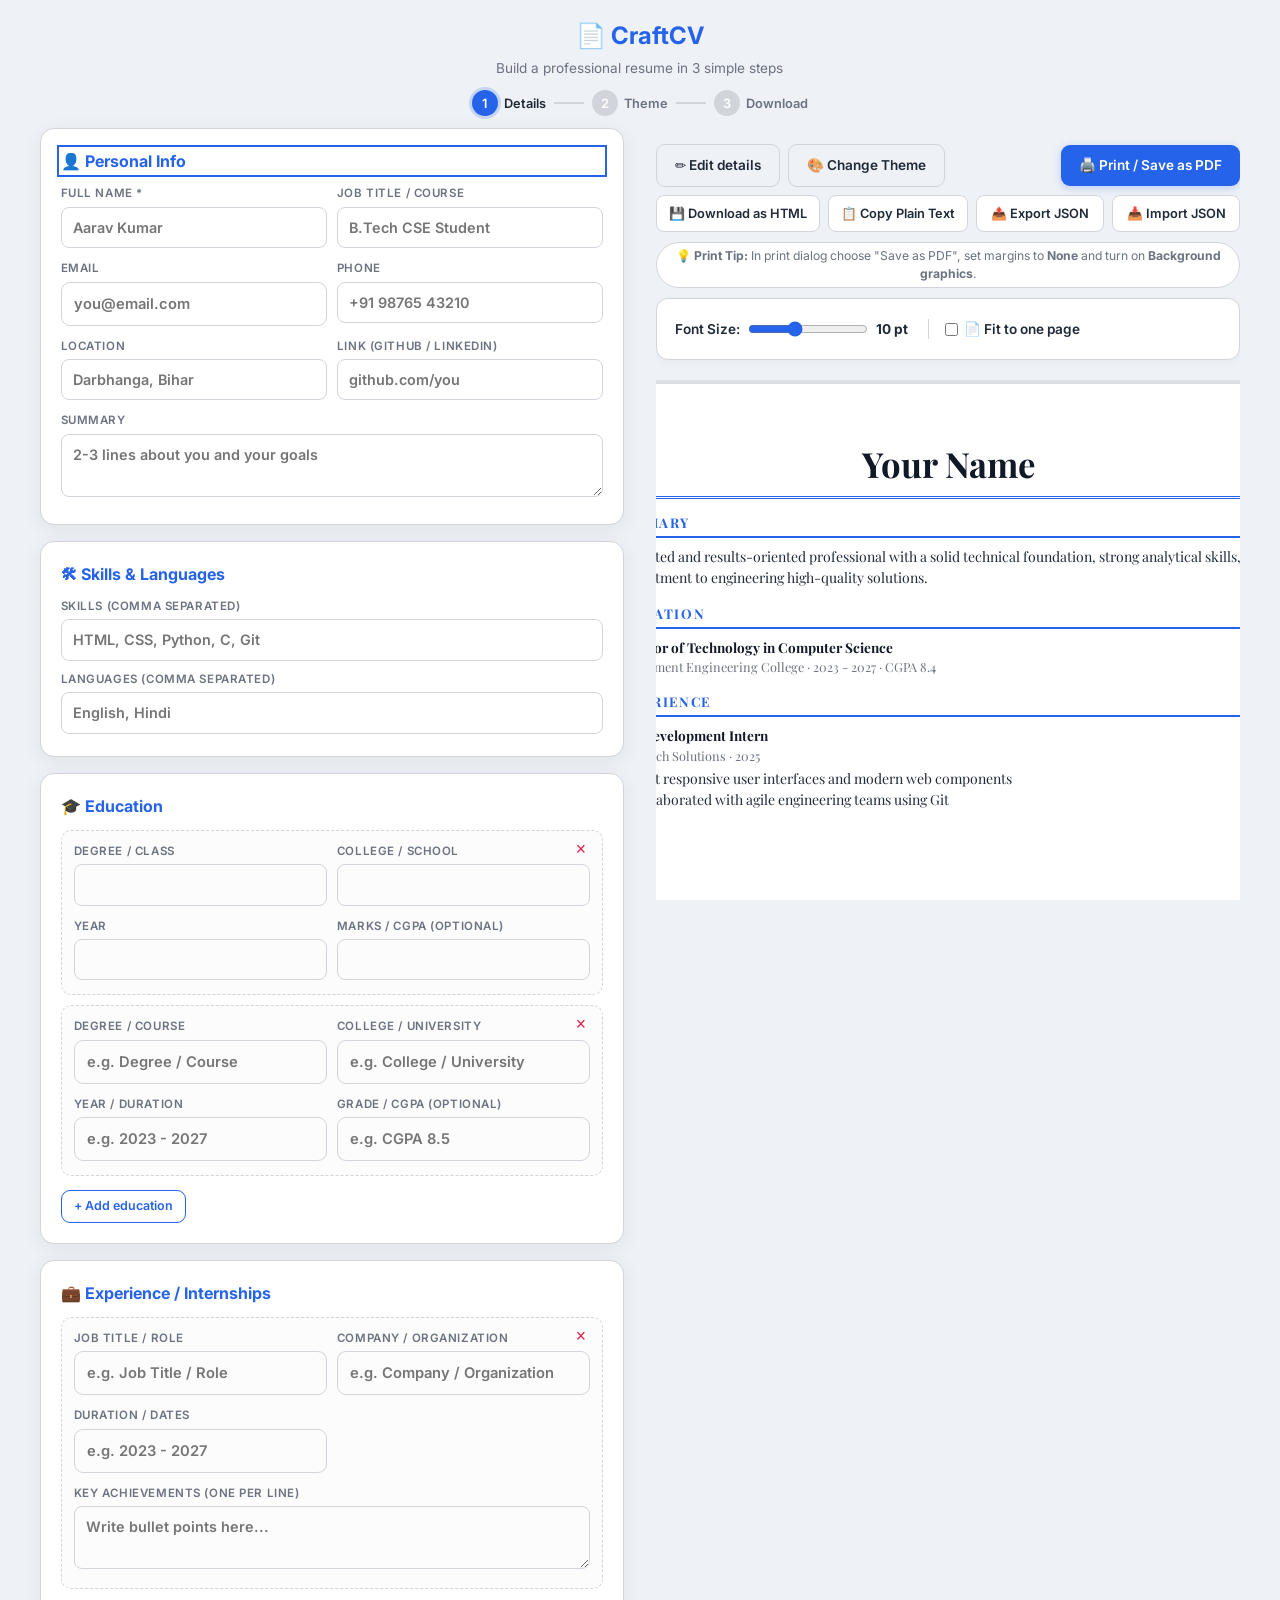
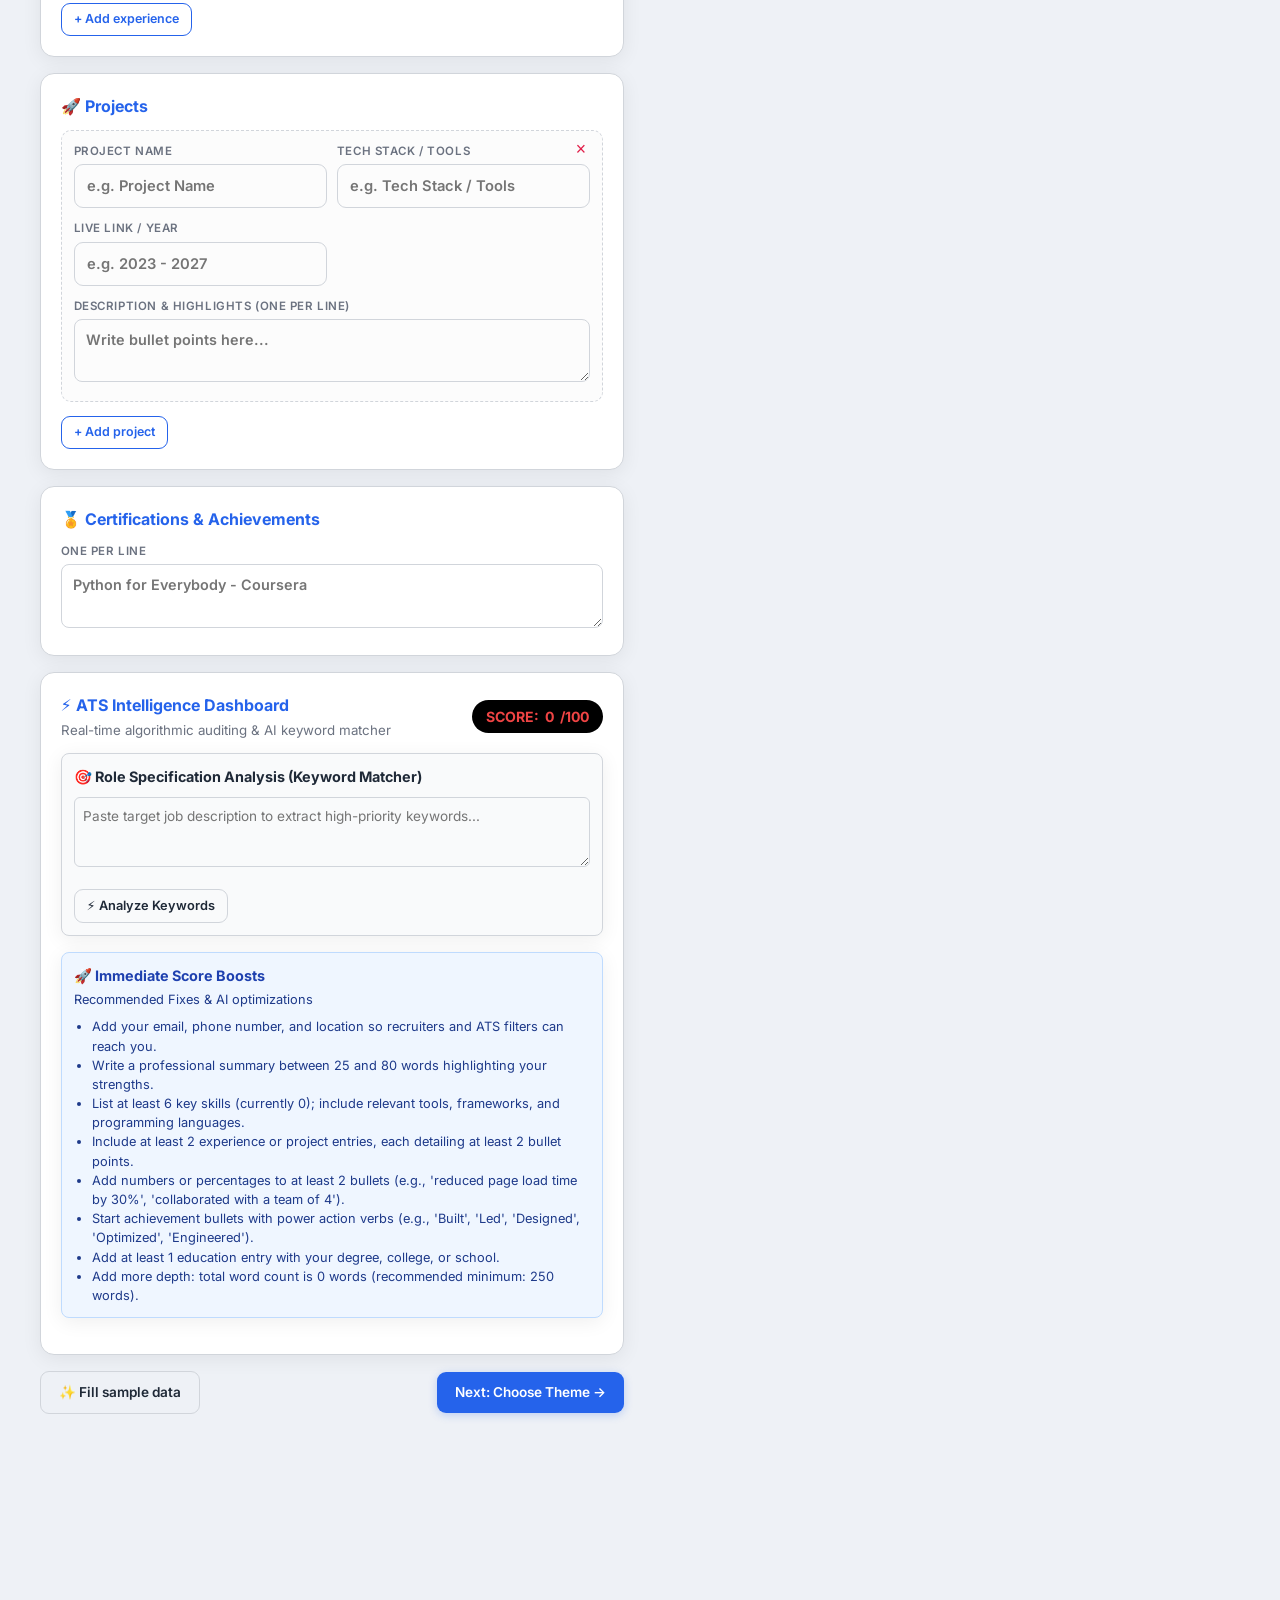
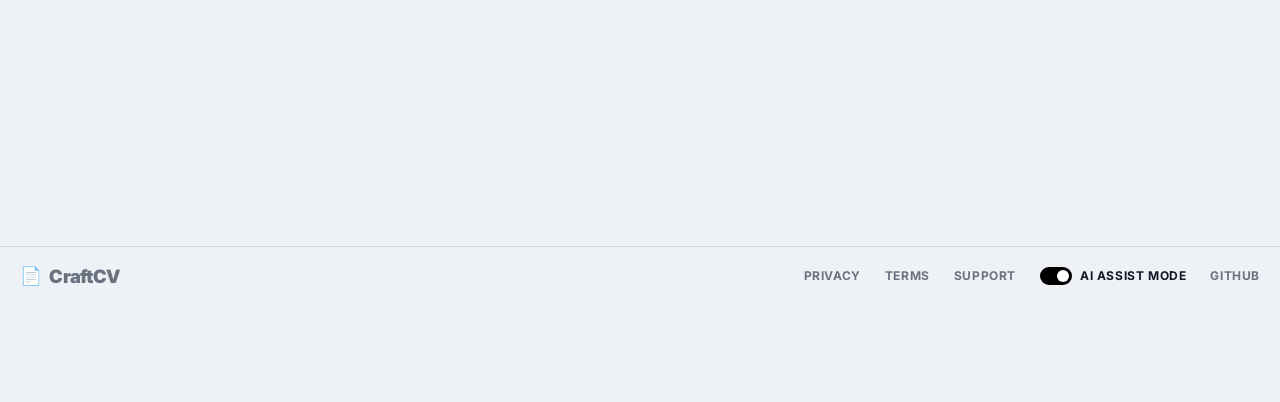
==== commit 91b82375: "feat: rename toggle to AI Assist Mode and complete landing page basic-mode downgrade" ====
--- a/cv-wizard.html
+++ b/cv-wizard.html
@@ -461,12 +461,12 @@
         <li><a href="terms.html" class="footer-link">Terms</a></li>
         <li><a href="mailto:help@ceimran.in" class="footer-link" title="Contact">Support</a></li>
         <li class="footer-mode-item">
-          <label class="smart-mode-toggle" for="smart-mode-toggle" title="Toggle AI / ATS Smart Mode">
+          <label class="smart-mode-toggle" for="smart-mode-toggle" title="Toggle AI / ATS Assist Mode">
             <span class="smart-toggle-switch">
-              <input type="checkbox" id="smart-mode-toggle" class="smart-mode-input" checked aria-label="Smart Mode">
+              <input type="checkbox" id="smart-mode-toggle" class="smart-mode-input" checked aria-label="AI Assist Mode">
               <span class="smart-toggle-slider" aria-hidden="true"></span>
             </span>
-            <span class="smart-mode-label">Smart Mode</span>
+            <span class="smart-mode-label">AI Assist Mode</span>
           </label>
         </li>
         <li><a href="https://github.com/imrandotenv/CraftCV" target="_blank" rel="noopener noreferrer" class="footer-link">GitHub</a></li>
@@ -475,11 +475,11 @@
   </div>
 </footer>
 
-<!-- Full-Screen AI ATS Optimization & Formatting Loading Overlay (Smart Mode Transition) -->
+<!-- Full-Screen AI ATS Optimization & Formatting Loading Overlay (AI Assist Mode Transition) -->
 <div id="smart-mode-loader" class="fixed inset-0 z-[999] hidden flex flex-col items-center justify-center bg-black/75 backdrop-blur-md text-white transition-opacity duration-300 noprint" role="status" aria-live="polite" style="display: none;">
   <div class="smart-loader-box flex flex-col items-center justify-center p-8 rounded-2xl bg-black/80 border border-white/20 shadow-2xl max-w-sm mx-4 text-center">
     <div class="smart-loader-spinner w-12 h-12 mb-4 border-4 border-white/20 border-t-white rounded-full animate-spin"></div>
-    <p class="smart-loader-text text-sm font-semibold tracking-wide text-white">Applying AI ATS Optimization &amp; Formatting...</p>
+    <p class="smart-loader-text text-sm font-semibold tracking-wide text-white">Initializing AI Assistant &amp; ATS Formatting...</p>
   </div>
 </div>
 
@@ -525,7 +525,7 @@
 
 /* ---------- navigation ---------- */
 function go(n){
-  const isBasic = typeof document !== 'undefined' && document.body && document.body.classList.contains('basic-mode');
+  const isBasic = typeof document !== 'undefined' && document.body && document.body.classList && document.body.classList.contains('basic-mode');
   if (isBasic && n === 2) {
     n = 3;
   }
@@ -553,7 +553,7 @@
 function updateWizardNextBtn() {
   const btn = $('#to2');
   if (btn) {
-    const isBasic = typeof document !== 'undefined' && document.body && document.body.classList.contains('basic-mode');
+    const isBasic = typeof document !== 'undefined' && document.body && document.body.classList && document.body.classList.contains('basic-mode');
     btn.textContent = (isBasic || hasWizardTheme()) ? 'Generate My CV ->' : 'Next: Choose Theme →';
     if (isBasic || hasWizardTheme()) {
       btn.setAttribute('data-bypass-theme', 'true');
@@ -582,7 +582,7 @@
 $('#to2').onclick=()=>{
   if(!val('name')){$('#err').style.display='block';return}
   $('#err').style.display='none';
-  const isBasic = typeof document !== 'undefined' && document.body && document.body.classList.contains('basic-mode');
+  const isBasic = typeof document !== 'undefined' && document.body && document.body.classList && document.body.classList.contains('basic-mode');
   if (isBasic || hasWizardTheme()) {
     go(3);
   } else {
@@ -617,7 +617,7 @@
   const fitToggle = $('#fit-one-page-toggle');
   const fitOnePage = fitToggle ? fitToggle.checked : false;
   const isBasicMode = Boolean(
-    (typeof document !== 'undefined' && document.body && document.body.classList.contains('basic-mode')) ||
+    (typeof document !== 'undefined' && document.body && document.body.classList && document.body.classList.contains('basic-mode')) ||
     (typeof localStorage !== 'undefined' && (localStorage.getItem('craftcv_smart_mode') === 'basic' || localStorage.getItem('craftcv_smart_mode') === 'off' || localStorage.getItem('craftcv_smart_mode') === 'false' || localStorage.getItem('craftcv_smart_mode') === '0'))
   );
 
@@ -817,6 +817,8 @@
 
         const loader = document.getElementById('smart-mode-loader');
         if (loader) {
+          const loaderText = loader.querySelector('.smart-loader-text');
+          if (loaderText) loaderText.textContent = 'Initializing AI Assistant & ATS Formatting...';
           loader.classList.remove('hidden');
           loader.classList.add('active');
           loader.style.display = 'flex';
--- a/assets/css/layout.css
+++ b/assets/css/layout.css
@@ -1450,11 +1450,32 @@
   font-family: Arial, "Helvetica Neue", Helvetica, sans-serif !important;
 }
 
+body.basic-mode #hero,
+body.basic-mode .landing-hero-fullscreen,
+body.basic-mode .hero-container,
+body.basic-mode .landing-section,
+body.basic-mode #templates,
+body.basic-mode #how-it-works,
+body.basic-mode #faq,
+body.basic-mode footer,
+body.basic-mode .app-footer,
+body.basic-mode main,
+body.basic-mode .wrap {
+  background: #f3f4f6 !important;
+  background-color: #f3f4f6 !important;
+  background-image: none !important;
+}
+
 body.basic-mode .pastel-glow-backdrop,
 body.basic-mode .pastel-blob,
 html.basic-mode .pastel-glow-backdrop,
-html.basic-mode .pastel-blob {
+html.basic-mode .pastel-blob,
+body.basic-mode .scene-glow-disc,
+body.basic-mode .bottom-fade-container,
+body.basic-mode [class*="glow"],
+body.basic-mode [class*="disc"] {
   display: none !important;
+  background: none !important;
 }
 
 /* 2. Strip Glassmorphism & Soft Floating Shadows */
@@ -1487,6 +1508,137 @@
   box-shadow: none !important;
 }
 
+/* Template Cards Downgrade: Rigid, square, basic, no hover, no shadows, no rounded corners */
+body.basic-mode .gallery-card,
+body.basic-mode .gallery-card:hover,
+body.basic-mode .gallery-card .card-glass-frame,
+body.basic-mode .gallery-card:hover .card-glass-frame,
+body.basic-mode .card-floating-badge,
+body.basic-mode .card-floating-badge:hover,
+body.basic-mode .bento-card,
+body.basic-mode .bento-card:hover,
+body.basic-mode .showcase-bento-card,
+body.basic-mode .showcase-bento-card:hover,
+body.basic-mode .showcase-preview-frame,
+body.basic-mode .showcase-preview-frame:hover,
+body.basic-mode .frosted-glass-pill,
+body.basic-mode .frosted-glass-pill:hover,
+body.basic-mode .bento-pill-btn,
+body.basic-mode .bento-pill-btn:hover,
+body.basic-mode .btn-use-tpl,
+body.basic-mode .btn-use-tpl:hover,
+body.basic-mode .mini-sheet,
+body.basic-mode .mini-sheet:hover,
+body.basic-mode .th.bento-card,
+body.basic-mode .th.bento-card:hover {
+  border-radius: 0 !important;
+  box-shadow: none !important;
+  transform: none !important;
+  transition: none !important;
+  animation: none !important;
+  filter: none !important;
+  backdrop-filter: none !important;
+  -webkit-backdrop-filter: none !important;
+}
+
+body.basic-mode .hero-3d-scene {
+  transform: none !important;
+  perspective: none !important;
+}
+
+body.basic-mode .gallery-card {
+  position: relative !important;
+  transform: none !important;
+  border: 1px solid #000000 !important;
+  border-radius: 0 !important;
+  background: #ffffff !important;
+  box-shadow: none !important;
+  margin-bottom: 12px !important;
+}
+
+body.basic-mode .gallery-card .card-glass-frame {
+  border: none !important;
+  border-radius: 0 !important;
+  background: #ffffff !important;
+  box-shadow: none !important;
+}
+
+body.basic-mode .card-floating-badge {
+  border: 1px solid #000000 !important;
+  border-radius: 0 !important;
+  background: #e5e7eb !important;
+  color: #000000 !important;
+  box-shadow: none !important;
+  transform: none !important;
+}
+
+body.basic-mode .bento-card,
+body.basic-mode .showcase-bento-card,
+body.basic-mode .th.bento-card {
+  border: 1px solid #000000 !important;
+  border-radius: 0 !important;
+  background: #ffffff !important;
+  box-shadow: none !important;
+}
+
+body.basic-mode .showcase-preview-frame {
+  border: 1px solid #000000 !important;
+  border-radius: 0 !important;
+  background: #ffffff !important;
+  box-shadow: none !important;
+}
+
+body.basic-mode .frosted-glass-pill {
+  border: 1px solid #000000 !important;
+  border-radius: 0 !important;
+  background: #e5e7eb !important;
+  color: #000000 !important;
+  box-shadow: none !important;
+}
+
+body.basic-mode .bento-pill-btn,
+body.basic-mode .btn-use-tpl {
+  border: 1px solid #000000 !important;
+  border-radius: 0 !important;
+  background: #ffffff !important;
+  color: #000000 !important;
+  box-shadow: none !important;
+}
+
+body.basic-mode .bento-pill-btn:hover,
+body.basic-mode .btn-use-tpl:hover {
+  background: #000000 !important;
+  color: #ffffff !important;
+}
+
+/* Force main hero headline to generic system serif (Times New Roman) and remove gradient text colors */
+body.basic-mode .hero-display-title,
+body.basic-mode h1.hero-display-title,
+body.basic-mode .hero-display-title span,
+body.basic-mode #hero h1,
+body.basic-mode #hero h1 * {
+  font-family: 'Times New Roman', Times, Georgia, serif !important;
+  font-weight: 700 !important;
+  letter-spacing: normal !important;
+  text-transform: none !important;
+  color: #000000 !important;
+  -webkit-text-fill-color: #000000 !important;
+  text-shadow: none !important;
+}
+
+body.basic-mode .gold-gradient,
+body.basic-mode .hero-display-title .gold-gradient,
+body.basic-mode .gradient-text,
+body.basic-mode [class*="gradient"] {
+  background: none !important;
+  background-image: none !important;
+  -webkit-background-clip: initial !important;
+  background-clip: initial !important;
+  -webkit-text-fill-color: #000000 !important;
+  color: #000000 !important;
+  text-shadow: none !important;
+}
+
 /* Structural Integrity: Keep flexbox, grid, and spacing intact; subtle border on repeating rows */
 body.basic-mode .row {
   background: #f9fafb !important;
@@ -1500,29 +1652,54 @@
   box-shadow: none !important;
 }
 
+/* Strip glassmorphism from header and bottom nav: solid gray with harsh 1px black borders */
 body.basic-mode header.top-nav,
 body.basic-mode .top-nav,
-body.basic-mode header.brand {
-  background: #ffffff !important;
-  border-bottom: 1px solid #e5e7eb !important;
+body.basic-mode header.brand,
+body.basic-mode .mobile-bottom-nav,
+body.basic-mode nav.mobile-bottom-nav {
+  background: #d1d5db !important;
+  background-color: #d1d5db !important;
+  border: 1px solid #000000 !important;
+  border-radius: 0 !important;
   box-shadow: none !important;
-  border-radius: 0 !important;
-}
-
-/* Mobile bottom nav override for 2015 look */
-body.basic-mode .mobile-bottom-nav {
-  background: #ffffff !important;
-  border: 1px solid #d1d5db !important;
-  border-radius: 4px !important;
-  box-shadow: 0 1px 3px rgba(0, 0, 0, 0.1) !important;
   backdrop-filter: none !important;
   -webkit-backdrop-filter: none !important;
+  filter: none !important;
+}
+
+body.basic-mode .nav-container,
+body.basic-mode .mobile-bottom-nav-container {
+  background: transparent !important;
+  backdrop-filter: none !important;
+  -webkit-backdrop-filter: none !important;
+}
+
+body.basic-mode .nav-roll-link,
+body.basic-mode .nav-roll-cta {
+  border-radius: 0 !important;
+  border: 1px solid #000000 !important;
+  background: #e5e7eb !important;
+  color: #000000 !important;
+  box-shadow: none !important;
+}
+
+body.basic-mode .mobile-bottom-nav .bottom-nav-item {
+  border-radius: 0 !important;
+  border: 1px solid #000000 !important;
+  background: #e5e7eb !important;
+  color: #000000 !important;
+  box-shadow: none !important;
+  transform: none !important;
 }
 
 body.basic-mode .mobile-bottom-nav .bottom-nav-build {
-  border-radius: 4px !important;
-  background-color: #337ab7 !important;
+  border-radius: 0 !important;
+  border: 1px solid #000000 !important;
+  background-color: #000000 !important;
   color: #ffffff !important;
+  box-shadow: none !important;
+  transform: none !important;
 }
 
 body.basic-mode .satoshi-black,
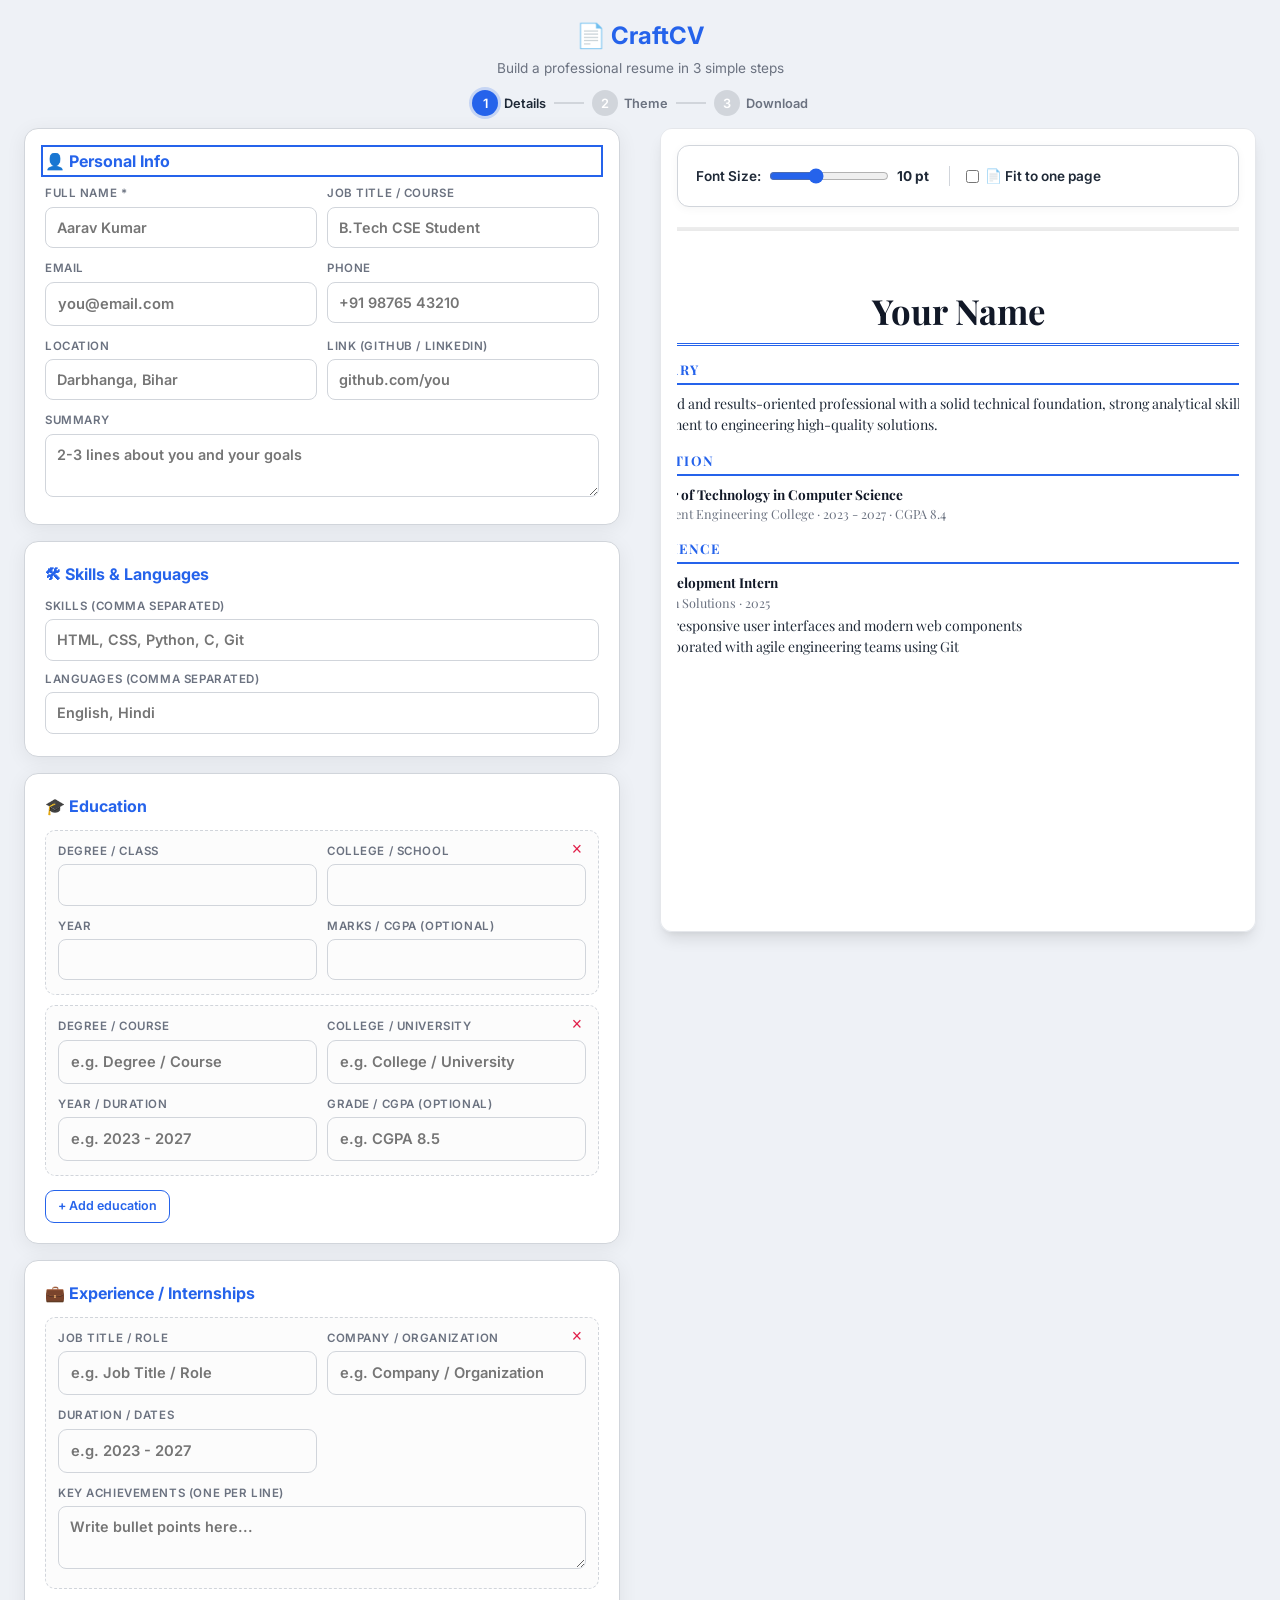
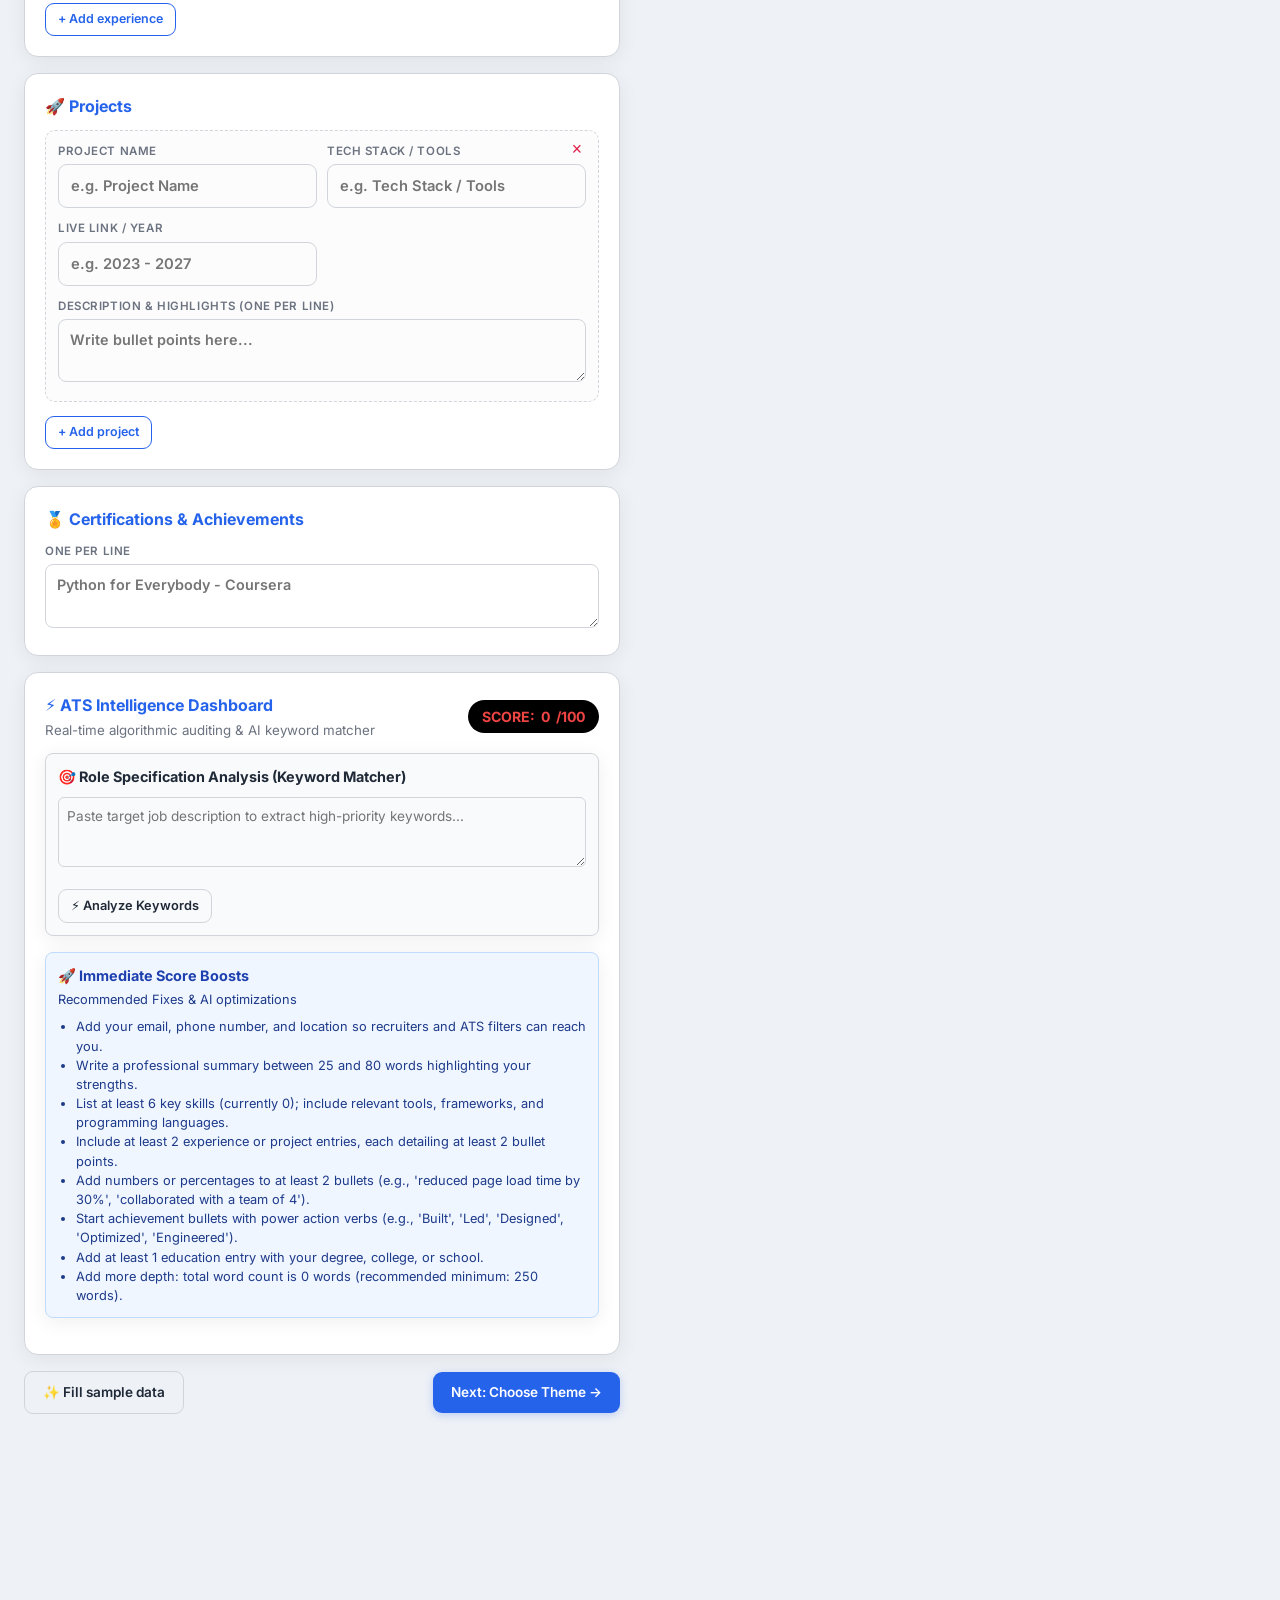
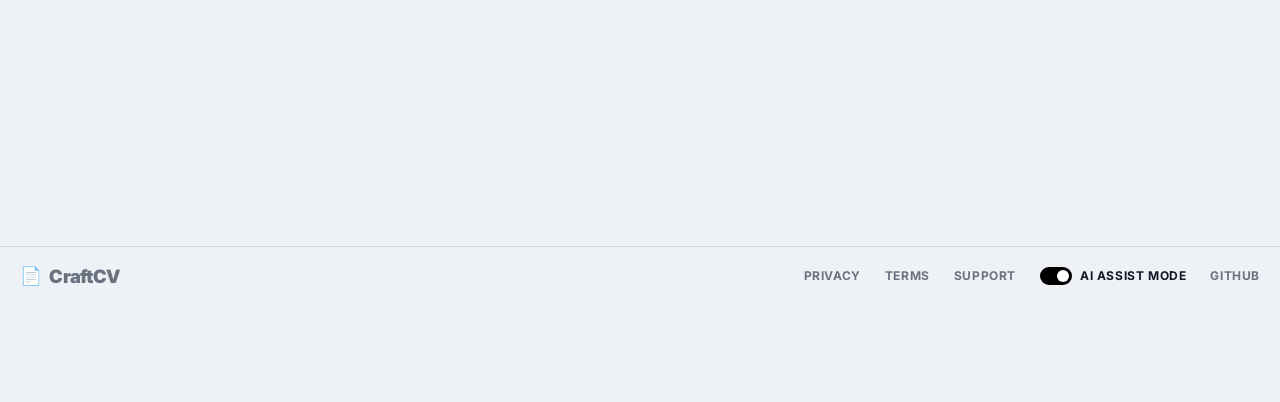
==== commit 0a43cf2c: "fix(wizard): desktop side-by-side live preview layout and real-time input binding" ====
--- a/cv-wizard.html
+++ b/cv-wizard.html
@@ -96,25 +96,44 @@
 
 /* Responsive Two-Column Wizard Grid for Large Screens (Desktop >= 1024px) */
 @media(min-width:1024px){
-  .wrap{max-width:1440px!important;width:96%!important}
+  .wrap,#wizard-main{max-width:1440px!important;width:100%!important;padding-left:24px!important;padding-right:24px!important}
+  .w-full{width:100%!important}
+  .max-w-\[1400px\]{max-width:1400px!important}
+  .mx-auto{margin-left:auto!important;margin-right:auto!important}
+  .items-start{align-items:flex-start!important}
+  .relative{position:relative!important}
   .lg\:grid{display:grid!important}
   .lg\:grid-cols-2{grid-template-columns:repeat(2,minmax(0,1fr))!important}
+  .lg\:gap-10{gap:2.5rem!important}
   .lg\:gap-8{gap:2rem!important}
-  .wizard-grid{display:grid!important;grid-template-columns:repeat(2,minmax(0,1fr))!important;gap:2rem!important;align-items:start!important}
+  .col-span-1{grid-column:span 1 / span 1!important}
+  .wizard-grid{display:grid!important;grid-template-columns:repeat(2,minmax(0,1fr))!important;gap:2.5rem!important;align-items:start!important}
   .wizard-left-col,.wizard-form-column{width:100%!important;min-width:0!important}
+  .hidden{display:none}
+  .lg\:block{display:block!important}
+  .sticky{position:sticky!important}
+  .top-24{top:6rem!important}
+  .h-\[calc\(100vh-6rem\)\]{height:calc(100vh - 6rem)!important}
+  .overflow-y-auto{overflow-y:auto!important}
+  .border{border-width:1px!important;border-style:solid!important}
+  .border-gray-200{border-color:#e5e7eb!important}
+  .rounded-xl{border-radius:0.75rem!important}
+  .shadow-lg{box-shadow:0 10px 15px -3px rgba(0,0,0,0.1),0 4px 6px -2px rgba(0,0,0,0.05)!important}
+  .bg-white{background-color:#ffffff!important}
+  .p-4{padding:1rem!important}
   /* Sticky Right Column Live CV Preview - Pinned Stationary */
-  .wizard-right-col,.wizard-preview-column,#wizard-preview-col{position:sticky!important;top:6rem!important;height:calc(100vh - 8rem)!important;overflow-y:auto!important;overflow-x:hidden!important;display:block!important;min-width:0!important}
-  .wizard-preview-column #s3,#wizard-preview-col #s3{display:block!important}
-  .wizard-preview-column .sheet{max-width:100%!important;box-sizing:border-box!important}
+  .wizard-right-col,.wizard-preview-column,#wizard-preview-col{position:sticky!important;top:6rem!important;height:calc(100vh - 8rem);height:calc(100vh - 6rem)!important;overflow-y:auto!important;overflow-x:hidden!important;display:block!important;min-width:0!important}
+  .wizard-preview-column .sheet,#wizard-preview-col .sheet{max-width:100%!important;box-sizing:border-box!important}
 }
 
 /* Mobile Fallback (< 1024px): Strictly single-column sequential layout */
 @media(max-width:1023px){
   .wizard-grid,.lg\:grid{display:block!important}
   .wizard-left-col,.wizard-form-column{display:block!important;width:100%!important}
+  .hidden{display:none}
   .wizard-right-col,.wizard-preview-column,#wizard-preview-col{position:static!important;top:auto!important;height:auto!important;overflow-y:visible!important;overflow-x:visible!important}
-  .wizard-preview-column #s3:not(.active),#wizard-preview-col #s3:not(.active){display:none!important}
-  .wizard-preview-column #s3.active,#wizard-preview-col #s3.active{display:block!important}
+  #wizard-preview-col:not(.mobile-preview-active){display:none!important}
+  #wizard-preview-col.mobile-preview-active{display:block!important;position:static!important;top:auto!important;height:auto!important;overflow-y:visible!important;overflow-x:visible!important;border:none!important;box-shadow:none!important;padding:0!important;background:transparent!important;margin-top:1.5rem!important}
   .step{padding-bottom:3.5rem!important}
   .step .nav,.nav{margin-bottom:4.5rem!important}
 }
@@ -146,22 +165,23 @@
 @media print{.mobile-bottom-nav{display:none!important}body.pb-24,body.pb-28,.wrap.pb-24,.wrap.pb-28,.pb-24,.pb-28{padding-bottom:0!important}}
 html.basic-mode,body.basic-mode{background-color:#f3f4f6!important;background:#f3f4f6!important;background-image:none!important;color:#333333!important;font-family:Arial,"Helvetica Neue",Helvetica,sans-serif!important}
 body.basic-mode input,body.basic-mode button,body.basic-mode select,body.basic-mode textarea,body.basic-mode .btn,body.basic-mode h1,body.basic-mode h2,body.basic-mode h3,body.basic-mode p,body.basic-mode span,body.basic-mode label{font-family:Arial,"Helvetica Neue",Helvetica,sans-serif!important}
-body.basic-mode .pastel-glow-backdrop,body.basic-mode .pastel-blob,html.basic-mode .pastel-glow-backdrop,html.basic-mode .pastel-blob{display:none!important}
-body.basic-mode *,body.basic-mode *::before,body.basic-mode *::after,html.basic-mode *,html.basic-mode *::before,html.basic-mode *::after{text-shadow:none!important;filter:none!important;backdrop-filter:none!important;-webkit-backdrop-filter:none!important}
+body.basic-mode svg:not(#smart-mode-loader svg),.basic-mode svg:not(#smart-mode-loader svg),body.basic-mode svg:not(#smart-mode-loader svg) *,.basic-mode svg:not(#smart-mode-loader svg) *,body.basic-mode .icon,body.basic-mode .tip-icon,body.basic-mode .clean-check-icon,body.basic-mode .badge-dot,body.basic-mode .status-dot,body.basic-mode .score-svg,body.basic-mode .footer-logo-badge,body.basic-mode .mini-avatar-ph,body.basic-mode .mini-bar,body.basic-mode .mini-divider,body.basic-mode .scene-glow-disc,body.basic-mode .bottom-fade-container,body.basic-mode .pastel-glow-backdrop,body.basic-mode .pastel-blob,html.basic-mode .pastel-glow-backdrop,html.basic-mode .pastel-blob,body.basic-mode [class*="decor"],body.basic-mode [class*="badge-dot"],body.basic-mode [class*="glow"],body.basic-mode [class*="disc"]{display:none!important;background:none!important}
+body.basic-mode *,body.basic-mode *::before,body.basic-mode *::after,html.basic-mode *,html.basic-mode *::before,html.basic-mode *::after,.basic-mode *{text-shadow:none!important;filter:none!important;backdrop-filter:none!important;-webkit-backdrop-filter:none!important;transition:none!important;animation:none!important}
+.basic-mode *{transition:none!important}
 body.basic-mode .card,body.basic-mode .bento-card,body.basic-mode .panel,body.basic-mode .formatting-controls-card,body.basic-mode .notification-pill,body.basic-mode .frosted-glass-pill,body.basic-mode .glass,body.basic-mode .roll-box,body.basic-mode .preview-container{background:#ffffff!important;background-color:#ffffff!important;border:1px solid #d1d5db!important;border-radius:4px!important;box-shadow:none!important}
 body.basic-mode .row{background:#f9fafb!important;border:1px solid #e5e7eb!important;border-radius:4px!important;box-shadow:none!important}
 body.basic-mode .step{border:none!important;box-shadow:none!important}
-body.basic-mode header.top-nav,body.basic-mode .top-nav,body.basic-mode header.brand{background:#ffffff!important;border-bottom:1px solid #e5e7eb!important;box-shadow:none!important;border-radius:0!important}
-body.basic-mode .mobile-bottom-nav{background:#ffffff!important;border:1px solid #d1d5db!important;border-radius:4px!important;box-shadow:0 1px 3px rgba(0,0,0,.1)!important;backdrop-filter:none!important;-webkit-backdrop-filter:none!important}
-body.basic-mode .mobile-bottom-nav .bottom-nav-build{border-radius:4px!important;background-color:#337ab7!important;color:#ffffff!important}
+body.basic-mode header.top-nav,body.basic-mode .top-nav,body.basic-mode header.brand{background:#d1d5db!important;border:1px solid #000000!important;box-shadow:none!important;border-radius:0!important;backdrop-filter:none!important;-webkit-backdrop-filter:none!important}
+body.basic-mode .mobile-bottom-nav{background:#d1d5db!important;border:1px solid #000000!important;border-radius:0!important;box-shadow:none!important;backdrop-filter:none!important;-webkit-backdrop-filter:none!important}
+body.basic-mode .mobile-bottom-nav .bottom-nav-item,body.basic-mode .nav-roll-link,body.basic-mode .nav-roll-cta{border-radius:0!important;border:1px solid #767676!important;background:#efefef!important;color:#000000!important;box-shadow:none!important}
+body.basic-mode .mobile-bottom-nav .bottom-nav-build{border-radius:0!important;border:1px solid #767676!important;background-color:#efefef!important;color:#000000!important;box-shadow:none!important;transform:none!important}
 body.basic-mode .satoshi-black,body.basic-mode .tracking-tighter-h,body.basic-mode .tracking-tighter{font-family:Arial,"Helvetica Neue",Helvetica,sans-serif!important;letter-spacing:normal!important;font-weight:700!important}
 body.basic-mode .rounded-full,body.basic-mode .rounded-2xl,body.basic-mode .rounded-xl,body.basic-mode .rounded-lg,body.basic-mode .dot i{border-radius:4px!important}
 body.basic-mode input,body.basic-mode textarea,body.basic-mode select{background-color:#ffffff!important;border:1px solid #cccccc!important;border-radius:4px!important;color:#333333!important;box-shadow:inset 0 1px 1px rgba(0,0,0,.075)!important;font-size:0.9rem!important}
 body.basic-mode input:focus,body.basic-mode textarea:focus,body.basic-mode select:focus{border-color:#66afe9!important;outline:0!important;box-shadow:inset 0 1px 1px rgba(0,0,0,.075),0 0 8px rgba(102,175,233,.6)!important}
-body.basic-mode button.btn.pri,body.basic-mode .btn.pri,body.basic-mode .btn-primary{background-color:#337ab7!important;border:1px solid #2e6da4!important;color:#ffffff!important;border-radius:4px!important;box-shadow:none!important;text-transform:none!important;letter-spacing:normal!important;font-weight:600!important;transform:none!important}
-body.basic-mode button.btn.pri:hover,body.basic-mode .btn.pri:hover,body.basic-mode .btn-primary:hover{background-color:#286090!important;border-color:#204d74!important;color:#ffffff!important;transform:none!important}
-body.basic-mode button,body.basic-mode .btn,body.basic-mode .btn.sec,body.basic-mode .btn-export,body.basic-mode .btn.add{background-color:#ffffff!important;border:1px solid #cccccc!important;color:#333333!important;border-radius:4px!important;box-shadow:none!important;text-transform:none!important;letter-spacing:normal!important;font-weight:500!important;transform:none!important}
-body.basic-mode button:hover,body.basic-mode .btn:hover,body.basic-mode .btn.sec:hover,body.basic-mode .btn-export:hover,body.basic-mode .btn.add:hover{background-color:#e6e6e6!important;border-color:#adadad!important;color:#333333!important;transform:none!important}
+body.basic-mode button,body.basic-mode .btn,body.basic-mode button.btn.pri,body.basic-mode .btn.pri,body.basic-mode .btn-primary,body.basic-mode .btn-hero-primary,body.basic-mode .btn-hero-secondary,body.basic-mode #hero-generate-btn,body.basic-mode #hero-sample-cta,body.basic-mode .btn-generate-cv,body.basic-mode .bottom-nav-build,body.basic-mode .mobile-bottom-nav .bottom-nav-build,body.basic-mode .nav-roll-cta,body.basic-mode .bento-pill-btn,body.basic-mode .btn-use-tpl,body.basic-mode .btn.sec,body.basic-mode .btn-export,body.basic-mode .btn.add,body.basic-mode .btn-icon,body.basic-mode #to2,body.basic-mode #to3,body.basic-mode input[type="button"],body.basic-mode input[type="submit"],body.basic-mode input[type="reset"]{background:#efefef!important;background-color:#efefef!important;color:#000000!important;border:1px solid #767676!important;border-radius:0!important;box-shadow:none!important;text-shadow:none!important;text-transform:none!important;letter-spacing:normal!important;font-weight:normal!important;font-family:Arial,"Helvetica Neue",Helvetica,sans-serif!important;transform:none!important;cursor:pointer!important}
+body.basic-mode button:hover,body.basic-mode .btn:hover,body.basic-mode button.btn.pri:hover,body.basic-mode .btn.pri:hover,body.basic-mode .btn-primary:hover,body.basic-mode .btn-hero-primary:hover,body.basic-mode .btn-hero-secondary:hover,body.basic-mode #hero-generate-btn:hover,body.basic-mode #hero-sample-cta:hover,body.basic-mode .btn-generate-cv:hover,body.basic-mode .bottom-nav-build:hover,body.basic-mode .mobile-bottom-nav .bottom-nav-build:hover,body.basic-mode .nav-roll-cta:hover,body.basic-mode .bento-pill-btn:hover,body.basic-mode .btn-use-tpl:hover,body.basic-mode .btn.sec:hover,body.basic-mode .btn-export:hover,body.basic-mode .btn.add:hover,body.basic-mode .btn-icon:hover,body.basic-mode #to2:hover,body.basic-mode #to3:hover{background:#e5e5e5!important;background-color:#e5e5e5!important;border-color:#4f4f4f!important;color:#000000!important;transform:none!important}
+body.basic-mode button:active,body.basic-mode .btn:active,body.basic-mode button.btn.pri:active,body.basic-mode .btn.pri:active,body.basic-mode .btn-primary:active,body.basic-mode .bottom-nav-build:active,body.basic-mode .mobile-bottom-nav .bottom-nav-build:active,body.basic-mode .nav-roll-cta:active{background:#d4d4d4!important;background-color:#d4d4d4!important;border-style:inset!important}
 body.basic-mode #s2,body.basic-mode #d2,body.basic-mode #step2,body.basic-mode .step2-bento-wrap,body.basic-mode .themes,body.basic-mode #themes,body.basic-mode .colors,body.basic-mode #colors,body.basic-mode #change-theme-btn,body.basic-mode #change-theme-left-btn,body.basic-mode [data-go="2"],body.basic-mode .smart-feature,body.basic-mode #ats-section,body.basic-mode .ats-dashboard-section,body.basic-mode #ats-badge-pill,body.basic-mode .ats-score-badge,body.basic-mode .ats-score-hero-card,body.basic-mode #score-ring-progress,body.basic-mode #jd-matcher-card,body.basic-mode .jd-matcher-card,body.basic-mode #ats-tips-container,body.basic-mode .ats-tips-card,body.basic-mode #formatting-controls-card,body.basic-mode .formatting-controls-card,html.basic-mode .smart-feature{display:none!important}
 body.basic-mode .sheet,.sheet.t-raw,.sheet.basic-raw-template{display:block!important;width:100%!important;max-width:210mm!important;min-height:297mm!important;background:#ffffff!important;color:#000000!important;padding:24mm 20mm!important;border:1px solid #d1d5db!important;border-radius:0!important;box-shadow:0 1px 3px rgba(0,0,0,.1)!important;font-family:'Times New Roman',Times,Georgia,serif!important;font-size:11pt!important;line-height:1.35!important;text-align:left!important;box-sizing:border-box!important;transform:none!important}
 body.basic-mode .sheet header,body.basic-mode .sheet aside,body.basic-mode .sheet main,body.basic-mode .sheet section,body.basic-mode .sheet .grid,body.basic-mode .sheet .cols,body.basic-mode .sheet .side,body.basic-mode .sheet .main-col,body.basic-mode .sheet .sidebar,.sheet.t-raw header,.sheet.t-raw aside,.sheet.t-raw main,.sheet.basic-raw-template header,.sheet.basic-raw-template aside,.sheet.basic-raw-template main{display:block!important;width:100%!important;float:none!important;clear:both!important;padding:0!important;margin:0!important;background:transparent!important;grid-template-columns:none!important;grid-template-areas:none!important;border:none!important}
@@ -262,8 +282,10 @@
   html,body{background:#fff!important;color:#000!important;margin:0!important;padding:0!important;width:210mm!important;height:auto!important}
   .wrap,.cv-wrapper{padding:0!important;max-width:none!important;margin:0!important}
   .wizard-grid,.lg\:grid{display:block!important}
-  .wizard-left-col,.wizard-form-column,#wizard-left-col,#s1,#s2,#s3-left{display:none!important}
-  .wizard-right-col,.wizard-preview-column,#wizard-preview-col{position:static!important;top:auto!important;height:auto!important;overflow:visible!important;display:block!important;padding:0!important;margin:0!important}
+  .wizard-left-col,.wizard-form-column,#wizard-left-col,#s1,#s2{display:none!important}
+  #s3{display:block!important;padding:0!important;margin:0!important}
+  #s3 .card,#s3 .nav,#s3 .export-grid,#s3 .print-tip-pill{display:none!important}
+  .wizard-right-col,.wizard-preview-column,#wizard-preview-col{position:static!important;top:auto!important;height:auto!important;overflow:visible!important;display:block!important;padding:0!important;margin:0!important;border:none!important;box-shadow:none!important;background:transparent!important}
   header,.top-nav,header.top-nav,.brand,.steps,.nav,.noprint,.app-footer,footer,.mobile-bottom-nav,nav.mobile-bottom-nav,.mobile-bottom-nav-container,.bottom-nav-item,.bottom-nav-build,.formatting-controls,.formatting-controls-card,#formatting-controls-card,.sticky-cv-toolbar,.formatting-controls-inner,.export-grid,#export-controls,.secondary-export-bar,.print-tip-pill,.toast-msg,#toast-msg{display:none!important}
   .noprint{display:none!important}
   body.pb-24,body.pb-28,.wrap.pb-24,.wrap.pb-28,.pb-24,.pb-28{padding-bottom:0!important}
@@ -296,10 +318,10 @@
     <div class="dot" id="d3"><i>3</i><span>Download</span></div>
   </div>
 
-  <!-- Main Wizard Container: Two-Column Split on Large Screens (lg:grid lg:grid-cols-2 lg:gap-8) -->
-  <div class="wizard-grid lg:grid lg:grid-cols-2 lg:gap-8" id="wizard-container">
+  <!-- Main Wizard Container: Two-Column Split on Large Screens (w-full max-w-[1400px] mx-auto lg:grid lg:grid-cols-2 lg:gap-10 items-start relative) -->
+  <div class="w-full max-w-[1400px] mx-auto lg:grid lg:grid-cols-2 lg:gap-10 items-start relative wizard-grid" id="wizard-container">
     <!-- Left Column: Entire Input Form (Personal Info, Education, Experience, etc.) & Step Navigation Views -->
-    <div class="wizard-left-col wizard-form-column pb-28" id="wizard-left-col">
+    <div class="col-span-1 wizard-left-col wizard-form-column pb-28" id="wizard-left-col">
       <!-- STEP 1 -->
       <section class="step active pb-28" id="s1">
         <form id="form" onsubmit="return false">
@@ -371,74 +393,58 @@
         <div class="nav noprint pb-8 mb-8" style="margin-bottom: 4rem !important;"><button class="btn sec" data-go="1">← Back</button><button class="btn pri" id="to3">Generate My CV →</button></div>
       </section>
 
-      <!-- STEP 3 ACTIONS FOR DESKTOP LEFT COLUMN -->
-      <section class="step pb-28" id="s3-left">
+      <!-- STEP 3 ACTIONS -->
+      <section class="step pb-28" id="s3">
         <div class="card noprint">
           <h2>🎉 Resume Ready &amp; Actions</h2>
           <p style="color:var(--muted);font-size:0.88rem;margin-bottom:14px;">Your resume is generated and previewed in real-time. Print, export as HTML/JSON, or copy text directly.</p>
-          <div class="nav noprint" style="margin-bottom:12px;display:flex;gap:8px;flex-wrap:wrap">
-            <button class="btn sec" data-go="1">✏️ Edit details</button>
-            <button class="btn sec" id="change-theme-left-btn" data-go="2">🎨 Change Theme</button>
-            <button class="btn pri" onclick="window.print()">🖨️ Print / Save PDF</button>
+          <div class="nav noprint" style="margin-bottom:12px;display:flex;justify-content:space-between;align-items:center;flex-wrap:wrap;gap:8px">
+            <div style="display:flex;gap:8px">
+              <button class="btn sec" data-go="1">✏️ Edit details</button>
+              <button class="btn sec" id="change-theme-btn" data-go="2">🎨 Change Theme</button>
+            </div>
+            <button class="btn pri" id="print-btn" onclick="window.print()">🖨️ Print / Save as PDF</button>
           </div>
-          <div class="export-grid grid-cols-2 noprint" style="margin-top:12px;">
-            <button type="button" class="btn btn-export" onclick="$('#download-html-btn')?.click()">💾 Download HTML</button>
-            <button type="button" class="btn btn-export" onclick="$('#copy-text-btn')?.click()">📋 Copy Plain Text</button>
-            <button type="button" class="btn btn-export" onclick="$('#export-json-btn')?.click()">📤 Export JSON</button>
-            <button type="button" class="btn btn-export" onclick="$('#import-json-btn')?.click()">📥 Import JSON</button>
+
+          <!-- Secondary Export Buttons (Condensed into 2-column grid on mobile) -->
+          <div class="export-grid grid-cols-2 noprint" id="export-controls" style="margin-top:12px;">
+            <button type="button" class="btn btn-export" id="download-html-btn" title="Download standalone HTML file">💾 Download as HTML</button>
+            <button type="button" class="btn btn-export" id="copy-text-btn" title="Copy formatted text to clipboard">📋 Copy Plain Text</button>
+            <button type="button" class="btn btn-export" id="export-json-btn" title="Save resume JSON backup">📤 Export JSON</button>
+            <button type="button" class="btn btn-export" id="import-json-btn" title="Load resume JSON file">📥 Import JSON</button>
+            <input type="file" id="import-json-input" accept=".json" class="file-input-hidden" style="display:none">
           </div>
+
+          <!-- Print Tip Pill -->
           <div class="print-tip-pill noprint" style="margin-top:12px;">💡 <strong>Print Tip:</strong> In print dialog choose "Save as PDF", set margins to <b>None</b> and turn on <b>Background graphics</b>.</div>
         </div>
       </section>
     </div>
 
     <!-- Right Column: Stationary Live CV Template Preview Pinned via Sticky Positioning -->
-    <div class="wizard-right-col wizard-preview-column pb-28" id="wizard-preview-col">
-      <!-- STEP 3 (Contains Controls, Formatting Toolbar & Live Preview) -->
-      <section class="step pb-28" id="s3">
-        <div class="nav noprint" style="margin-bottom:8px;display:flex;justify-content:space-between;align-items:center;flex-wrap:wrap;gap:8px">
-          <div style="display:flex;gap:8px">
-            <button class="btn sec" data-go="1">✏️ Edit details</button>
-            <button class="btn sec" id="change-theme-btn" data-go="2">🎨 Change Theme</button>
+    <div class="hidden lg:block sticky top-24 h-[calc(100vh-6rem)] overflow-y-auto border border-gray-200 rounded-xl shadow-lg bg-white p-4 wizard-right-col wizard-preview-column" id="wizard-preview-col">
+      <!-- Formatting Toolbar (Font Size slider, 'Fit to one page' toggle) - Relative/Static positioning immediately before CV wrapper -->
+      <div class="formatting-controls-card card noprint" id="formatting-controls-card" style="position: relative !important; top: auto !important; margin-bottom: 1.25rem !important; z-index: 10 !important;">
+        <div class="formatting-controls-inner">
+          <div class="format-group">
+            <label class="slider-group" for="font-size-slider">
+              <span>Font Size:</span>
+              <input type="range" id="font-size-slider" min="9" max="12" step="0.5" value="10" aria-label="Resume font size slider">
+              <span class="slider-val" id="font-size-val">10 pt</span>
+            </label>
           </div>
-          <button class="btn pri" id="print-btn" onclick="window.print()">🖨️ Print / Save as PDF</button>
-        </div>
-
-        <!-- Secondary Export Buttons (Condensed into 2-column grid on mobile) -->
-        <div class="export-grid grid-cols-2 noprint" id="export-controls">
-          <button type="button" class="btn btn-export" id="download-html-btn" title="Download standalone HTML file">💾 Download as HTML</button>
-          <button type="button" class="btn btn-export" id="copy-text-btn" title="Copy formatted text to clipboard">📋 Copy Plain Text</button>
-          <button type="button" class="btn btn-export" id="export-json-btn" title="Save resume JSON backup">📤 Export JSON</button>
-          <button type="button" class="btn btn-export" id="import-json-btn" title="Load resume JSON file">📥 Import JSON</button>
-          <input type="file" id="import-json-input" accept=".json" class="file-input-hidden" style="display:none">
-        </div>
-
-        <!-- Print Tip Pill -->
-        <div class="print-tip-pill noprint">💡 <strong>Print Tip:</strong> In print dialog choose "Save as PDF", set margins to <b>None</b> and turn on <b>Background graphics</b>.</div>
-
-        <!-- Formatting Toolbar (Font Size slider, 'Fit to one page' toggle) - Relative/Static positioning immediately before CV wrapper -->
-        <div class="formatting-controls-card card noprint" id="formatting-controls-card" style="position: relative !important; top: auto !important; margin-bottom: 1.25rem !important; z-index: 10 !important;">
-          <div class="formatting-controls-inner">
-            <div class="format-group">
-              <label class="slider-group" for="font-size-slider">
-                <span>Font Size:</span>
-                <input type="range" id="font-size-slider" min="9" max="12" step="0.5" value="10" aria-label="Resume font size slider">
-                <span class="slider-val" id="font-size-val">10 pt</span>
-              </label>
-            </div>
-            <div class="format-divider" aria-hidden="true"></div>
-            <div class="format-group">
-              <label class="toggle-group" for="fit-one-page-toggle">
-                <input type="checkbox" id="fit-one-page-toggle">
-                <span>📄 Fit to one page</span>
-              </label>
-            </div>
+          <div class="format-divider" aria-hidden="true"></div>
+          <div class="format-group">
+            <label class="toggle-group" for="fit-one-page-toggle">
+              <input type="checkbox" id="fit-one-page-toggle">
+              <span>📄 Fit to one page</span>
+            </label>
           </div>
         </div>
-
-        <!-- CV Wrapper / Stage -->
-        <div class="stage" id="stage"><div class="cv-wrapper"><article class="sheet" id="cv"></article></div></div>
-      </section>
+      </div>
+
+      <!-- CV Wrapper / Stage -->
+      <div class="stage" id="stage"><div class="cv-wrapper"><article class="sheet" id="cv"></article></div></div>
     </div>
   </div>
 </main>
@@ -523,6 +529,13 @@
   formEl.addEventListener('change', () => render());
 }
 
+// Global document-level input listener ensuring instant CV re-render on desktop on every keystroke
+document.addEventListener('input', (e) => {
+  if (e.target && e.target.closest('#form')) {
+    render();
+  }
+});
+
 /* ---------- navigation ---------- */
 function go(n){
   const isBasic = typeof document !== 'undefined' && document.body && document.body.classList && document.body.classList.contains('basic-mode');
@@ -531,9 +544,13 @@
   }
   $$('.step').forEach(s=>s.classList.remove('active'));
   $('#s'+n)?.classList.add('active');
-  if(n===3){
-    $('#s3-left')?.classList.add('active');
-    $('#s3')?.classList.add('active');
+  const previewCol = $('#wizard-preview-col');
+  if (previewCol) {
+    if (n === 3) {
+      previewCol.classList.add('mobile-preview-active');
+    } else {
+      previewCol.classList.remove('mobile-preview-active');
+    }
   }
   [1,2,3].forEach(i=>$('#d'+i)?.classList.toggle('on',i<=n));
   render();
--- a/assets/css/layout.css
+++ b/assets/css/layout.css
@@ -1466,29 +1466,53 @@
   background-image: none !important;
 }
 
+/* Remove all placeholder icons, decorative SVG elements, and visual flair */
+body.basic-mode svg:not(#smart-mode-loader svg),
+.basic-mode svg:not(#smart-mode-loader svg),
+body.basic-mode svg:not(#smart-mode-loader svg) *,
+.basic-mode svg:not(#smart-mode-loader svg) *,
+body.basic-mode .icon,
+body.basic-mode .tip-icon,
+body.basic-mode .clean-check-icon,
+body.basic-mode .badge-dot,
+body.basic-mode .status-dot,
+body.basic-mode .score-svg,
+body.basic-mode .footer-logo-badge,
+body.basic-mode .mini-avatar-ph,
+body.basic-mode .mini-bar,
+body.basic-mode .mini-divider,
+body.basic-mode .scene-glow-disc,
+body.basic-mode .bottom-fade-container,
+body.basic-mode .pastel-blob,
 body.basic-mode .pastel-glow-backdrop,
-body.basic-mode .pastel-blob,
 html.basic-mode .pastel-glow-backdrop,
 html.basic-mode .pastel-blob,
-body.basic-mode .scene-glow-disc,
-body.basic-mode .bottom-fade-container,
+body.basic-mode [class*="decor"],
+body.basic-mode [class*="badge-dot"],
 body.basic-mode [class*="glow"],
 body.basic-mode [class*="disc"] {
   display: none !important;
   background: none !important;
 }
 
-/* 2. Strip Glassmorphism & Soft Floating Shadows */
+/* 2. Strip Glassmorphism, Animations, Transitions & Soft Floating Shadows */
 body.basic-mode *,
 body.basic-mode *::before,
 body.basic-mode *::after,
 html.basic-mode *,
 html.basic-mode *::before,
-html.basic-mode *::after {
+html.basic-mode *::after,
+.basic-mode * {
   text-shadow: none !important;
   filter: none !important;
   backdrop-filter: none !important;
   -webkit-backdrop-filter: none !important;
+  transition: none !important;
+  animation: none !important;
+}
+
+.basic-mode * {
+  transition: none !important;
 }
 
 /* 3. Containers & Panels: Flat White/Light-Gray, 1px Border, 4px Radius (Bootstrap Well/Panel) */
@@ -1598,17 +1622,20 @@
 
 body.basic-mode .bento-pill-btn,
 body.basic-mode .btn-use-tpl {
-  border: 1px solid #000000 !important;
+  border: 1px solid #767676 !important;
   border-radius: 0 !important;
-  background: #ffffff !important;
+  background: #efefef !important;
+  background-color: #efefef !important;
   color: #000000 !important;
   box-shadow: none !important;
 }
 
 body.basic-mode .bento-pill-btn:hover,
 body.basic-mode .btn-use-tpl:hover {
-  background: #000000 !important;
-  color: #ffffff !important;
+  background: #e5e5e5 !important;
+  background-color: #e5e5e5 !important;
+  border-color: #4f4f4f !important;
+  color: #000000 !important;
 }
 
 /* Force main hero headline to generic system serif (Times New Roman) and remove gradient text colors */
@@ -1678,16 +1705,18 @@
 body.basic-mode .nav-roll-link,
 body.basic-mode .nav-roll-cta {
   border-radius: 0 !important;
-  border: 1px solid #000000 !important;
-  background: #e5e7eb !important;
+  border: 1px solid #767676 !important;
+  background: #efefef !important;
+  background-color: #efefef !important;
   color: #000000 !important;
   box-shadow: none !important;
 }
 
 body.basic-mode .mobile-bottom-nav .bottom-nav-item {
   border-radius: 0 !important;
-  border: 1px solid #000000 !important;
-  background: #e5e7eb !important;
+  border: 1px solid #767676 !important;
+  background: #efefef !important;
+  background-color: #efefef !important;
   color: #000000 !important;
   box-shadow: none !important;
   transform: none !important;
@@ -1695,9 +1724,10 @@
 
 body.basic-mode .mobile-bottom-nav .bottom-nav-build {
   border-radius: 0 !important;
-  border: 1px solid #000000 !important;
-  background-color: #000000 !important;
-  color: #ffffff !important;
+  border: 1px solid #767676 !important;
+  background: #efefef !important;
+  background-color: #efefef !important;
+  color: #000000 !important;
   box-shadow: none !important;
   transform: none !important;
 }
@@ -1739,55 +1769,86 @@
   box-shadow: inset 0 1px 1px rgba(0, 0, 0, 0.075), 0 0 8px rgba(102, 175, 233, 0.6) !important;
 }
 
-/* 5. Buttons: Standard 2015 Bootstrap Primary & Secondary Buttons */
+/* 5. Buttons: Standard Clunky HTML Default Buttons */
+body.basic-mode button,
+body.basic-mode .btn,
 body.basic-mode button.btn.pri,
 body.basic-mode .btn.pri,
-body.basic-mode .btn-primary {
-  background-color: #337ab7 !important;
-  border: 1px solid #2e6da4 !important;
-  color: #ffffff !important;
-  border-radius: 4px !important;
+body.basic-mode .btn-primary,
+body.basic-mode .btn-hero-primary,
+body.basic-mode .btn-hero-secondary,
+body.basic-mode #hero-generate-btn,
+body.basic-mode #hero-sample-cta,
+body.basic-mode .btn-generate-cv,
+body.basic-mode .bottom-nav-build,
+body.basic-mode .mobile-bottom-nav .bottom-nav-build,
+body.basic-mode .nav-roll-cta,
+body.basic-mode .bento-pill-btn,
+body.basic-mode .btn-use-tpl,
+body.basic-mode .btn.sec,
+body.basic-mode .btn-export,
+body.basic-mode .btn.add,
+body.basic-mode .btn-icon,
+body.basic-mode #to2,
+body.basic-mode #to3,
+body.basic-mode input[type="button"],
+body.basic-mode input[type="submit"],
+body.basic-mode input[type="reset"] {
+  background: #efefef !important;
+  background-color: #efefef !important;
+  color: #000000 !important;
+  border: 1px solid #767676 !important;
+  border-radius: 0 !important;
   box-shadow: none !important;
+  text-shadow: none !important;
   text-transform: none !important;
   letter-spacing: normal !important;
-  font-weight: 600 !important;
+  font-weight: normal !important;
+  font-family: Arial, "Helvetica Neue", Helvetica, sans-serif !important;
   transform: none !important;
-}
-
+  cursor: pointer !important;
+}
+
+body.basic-mode button:hover,
+body.basic-mode .btn:hover,
 body.basic-mode button.btn.pri:hover,
 body.basic-mode .btn.pri:hover,
-body.basic-mode .btn-primary:hover {
-  background-color: #286090 !important;
-  border-color: #204d74 !important;
-  color: #ffffff !important;
-  transform: none !important;
-}
-
-body.basic-mode button,
-body.basic-mode .btn,
-body.basic-mode .btn.sec,
-body.basic-mode .btn-export,
-body.basic-mode .btn.add {
-  background-color: #ffffff !important;
-  border: 1px solid #cccccc !important;
-  color: #333333 !important;
-  border-radius: 4px !important;
-  box-shadow: none !important;
-  text-transform: none !important;
-  letter-spacing: normal !important;
-  font-weight: 500 !important;
-  transform: none !important;
-}
-
-body.basic-mode button:hover,
-body.basic-mode .btn:hover,
+body.basic-mode .btn-primary:hover,
+body.basic-mode .btn-hero-primary:hover,
+body.basic-mode .btn-hero-secondary:hover,
+body.basic-mode #hero-generate-btn:hover,
+body.basic-mode #hero-sample-cta:hover,
+body.basic-mode .btn-generate-cv:hover,
+body.basic-mode .bottom-nav-build:hover,
+body.basic-mode .mobile-bottom-nav .bottom-nav-build:hover,
+body.basic-mode .nav-roll-cta:hover,
+body.basic-mode .bento-pill-btn:hover,
+body.basic-mode .btn-use-tpl:hover,
 body.basic-mode .btn.sec:hover,
 body.basic-mode .btn-export:hover,
-body.basic-mode .btn.add:hover {
-  background-color: #e6e6e6 !important;
-  border-color: #adadad !important;
-  color: #333333 !important;
+body.basic-mode .btn.add:hover,
+body.basic-mode .btn-icon:hover,
+body.basic-mode #to2:hover,
+body.basic-mode #to3:hover {
+  background: #e5e5e5 !important;
+  background-color: #e5e5e5 !important;
+  border-color: #4f4f4f !important;
+  color: #000000 !important;
   transform: none !important;
+}
+
+body.basic-mode button:active,
+body.basic-mode .btn:active,
+body.basic-mode button.btn.pri:active,
+body.basic-mode .btn.pri:active,
+body.basic-mode .btn-primary:active,
+body.basic-mode .btn-hero-primary:active,
+body.basic-mode .bottom-nav-build:active,
+body.basic-mode .mobile-bottom-nav .bottom-nav-build:active,
+body.basic-mode .nav-roll-cta:active {
+  background: #d4d4d4 !important;
+  background-color: #d4d4d4 !important;
+  border-style: inset !important;
 }
 
 /* 6. Disable Premium Features (Step 2 Theme Selection, Accent Pickers, ATS/Smart Features) */
@@ -2117,7 +2178,30 @@
 @media (min-width: 1024px) {
   .wrap {
     max-width: 1440px !important;
-    width: 96% !important;
+    width: 100% !important;
+    padding-left: 24px !important;
+    padding-right: 24px !important;
+  }
+
+  .w-full {
+    width: 100% !important;
+  }
+
+  .max-w-\[1400px\] {
+    max-width: 1400px !important;
+  }
+
+  .mx-auto {
+    margin-left: auto !important;
+    margin-right: auto !important;
+  }
+
+  .items-start {
+    align-items: flex-start !important;
+  }
+
+  .relative {
+    position: relative !important;
   }
 
   .lg\:grid {
@@ -2128,14 +2212,22 @@
     grid-template-columns: repeat(2, minmax(0, 1fr)) !important;
   }
 
+  .lg\:gap-10 {
+    gap: 2.5rem !important;
+  }
+
   .lg\:gap-8 {
     gap: 2rem !important;
+  }
+
+  .col-span-1 {
+    grid-column: span 1 / span 1 !important;
   }
 
   .wizard-grid {
     display: grid !important;
     grid-template-columns: repeat(2, minmax(0, 1fr)) !important;
-    gap: 2rem !important;
+    gap: 2.5rem !important;
     align-items: start !important;
   }
 
@@ -2143,6 +2235,55 @@
   .wizard-form-column {
     width: 100% !important;
     min-width: 0 !important;
+  }
+
+  .hidden {
+    display: none;
+  }
+
+  .lg\:block {
+    display: block !important;
+  }
+
+  .sticky {
+    position: sticky !important;
+  }
+
+  .top-24 {
+    top: 6rem !important;
+  }
+
+  .h-\[calc\(100vh-6rem\)\] {
+    height: calc(100vh - 6rem) !important;
+  }
+
+  .overflow-y-auto {
+    overflow-y: auto !important;
+  }
+
+  .border {
+    border-width: 1px !important;
+    border-style: solid !important;
+  }
+
+  .border-gray-200 {
+    border-color: #e5e7eb !important;
+  }
+
+  .rounded-xl {
+    border-radius: 0.75rem !important;
+  }
+
+  .shadow-lg {
+    box-shadow: 0 10px 15px -3px rgba(0, 0, 0, 0.1), 0 4px 6px -2px rgba(0, 0, 0, 0.05) !important;
+  }
+
+  .bg-white {
+    background-color: #ffffff !important;
+  }
+
+  .p-4 {
+    padding: 1rem !important;
   }
 
   /* Stationary Sticky Right Column - CV Live Preview */
@@ -2151,19 +2292,16 @@
   #wizard-preview-col {
     position: sticky !important;
     top: 6rem !important;
-    height: calc(100vh - 8rem) !important;
+    height: calc(100vh - 8rem);
+    height: calc(100vh - 6rem) !important;
     overflow-y: auto !important;
     overflow-x: hidden !important;
     display: block !important;
     min-width: 0 !important;
   }
 
-  .wizard-preview-column #s3,
-  #wizard-preview-col #s3 {
-    display: block !important;
-  }
-
-  .wizard-preview-column .sheet {
+  .wizard-preview-column .sheet,
+  #wizard-preview-col .sheet {
     max-width: 100% !important;
     box-sizing: border-box !important;
   }
@@ -2180,6 +2318,10 @@
   .wizard-form-column {
     display: block !important;
     width: 100% !important;
+  }
+
+  .hidden {
+    display: none;
   }
 
   .wizard-right-col,
@@ -2192,14 +2334,22 @@
     overflow-x: visible !important;
   }
 
-  .wizard-preview-column #s3:not(.active),
-  #wizard-preview-col #s3:not(.active) {
+  #wizard-preview-col:not(.mobile-preview-active) {
     display: none !important;
   }
 
-  .wizard-preview-column #s3.active,
-  #wizard-preview-col #s3.active {
+  #wizard-preview-col.mobile-preview-active {
     display: block !important;
+    position: static !important;
+    top: auto !important;
+    height: auto !important;
+    overflow-y: visible !important;
+    overflow-x: visible !important;
+    border: none !important;
+    box-shadow: none !important;
+    padding: 0 !important;
+    background: transparent !important;
+    margin-top: 1.5rem !important;
   }
 }
 
@@ -2214,8 +2364,18 @@
   .wizard-form-column,
   #wizard-left-col,
   #s1,
-  #s2,
-  #s3-left {
+  #s2 {
+    display: none !important;
+  }
+
+  #s3 {
+    display: block !important;
+  }
+
+  #s3 .card,
+  #s3 .nav,
+  #s3 .export-grid,
+  #s3 .print-tip-pill {
     display: none !important;
   }
 
@@ -2229,9 +2389,12 @@
     display: block !important;
     padding: 0 !important;
     margin: 0 !important;
-  }
-}
-
-
-
-
+    border: none !important;
+    box-shadow: none !important;
+    background: transparent !important;
+  }
+}
+
+
+
+
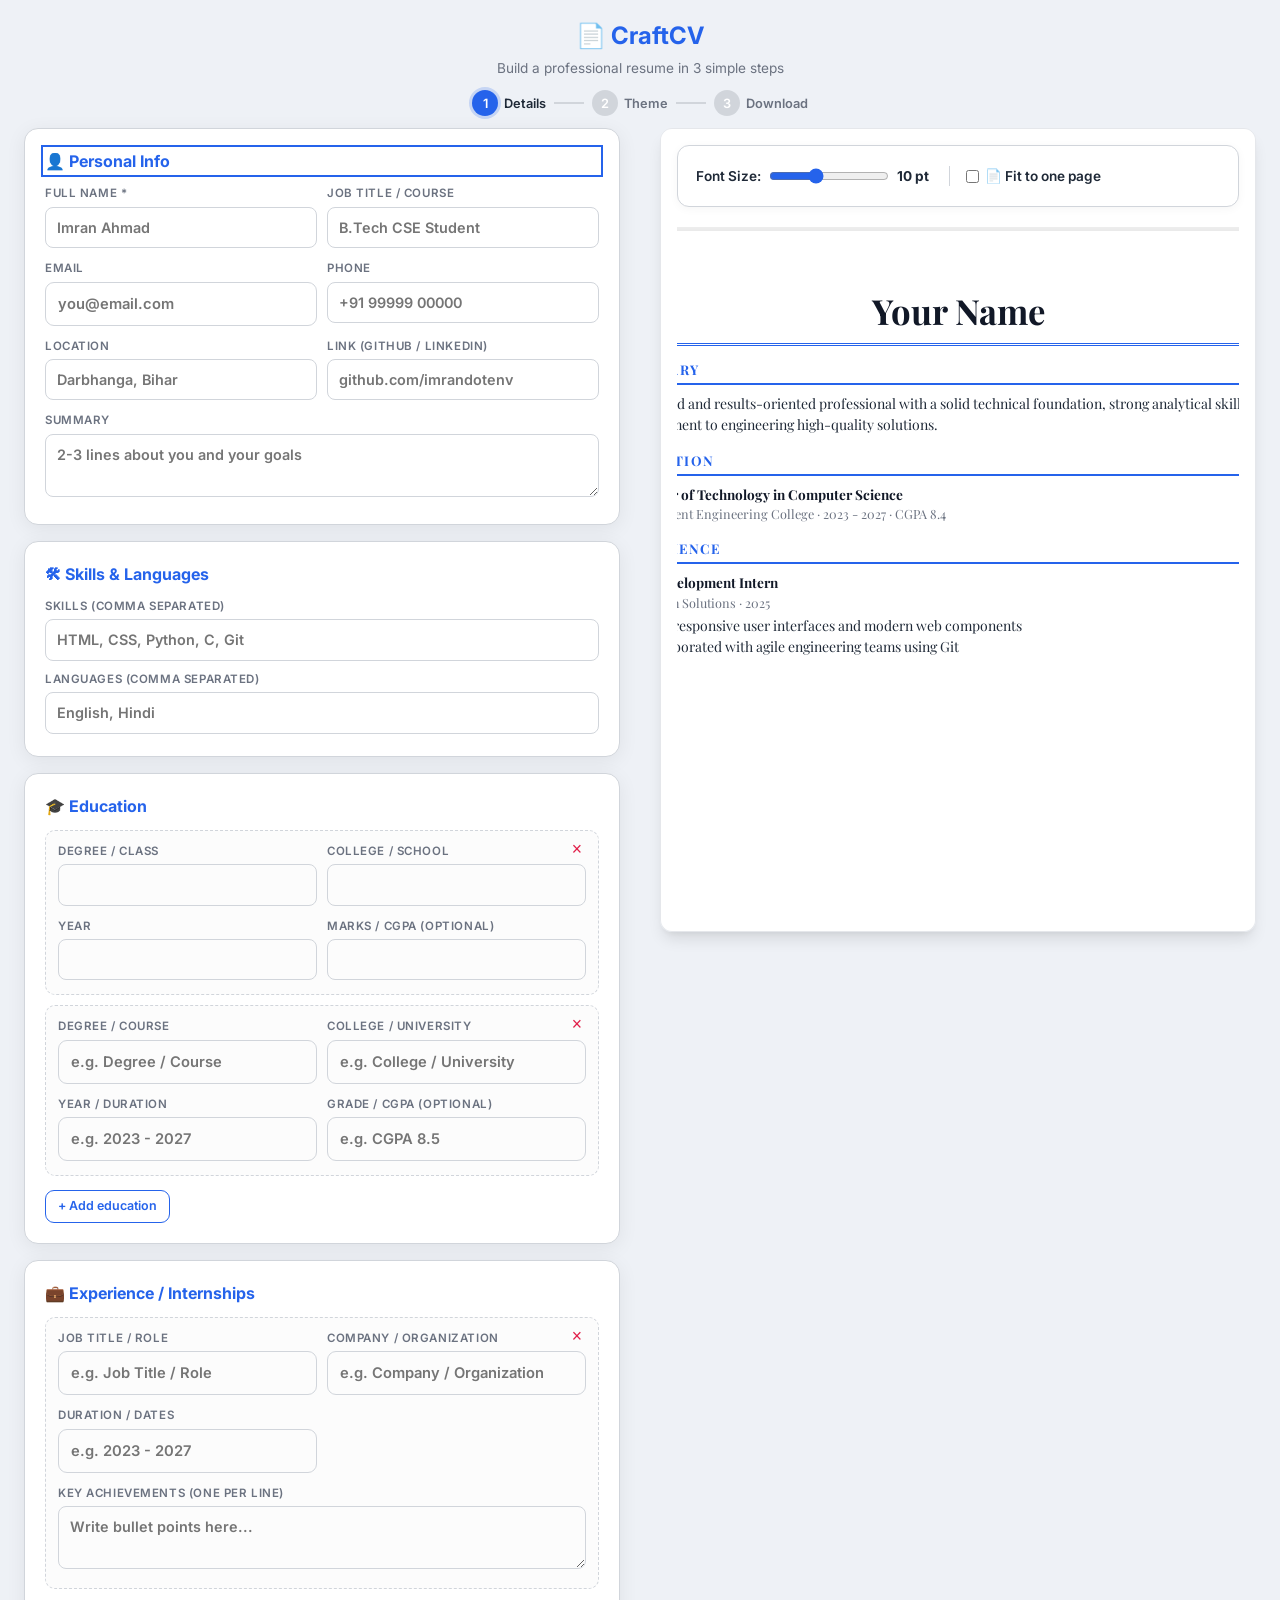
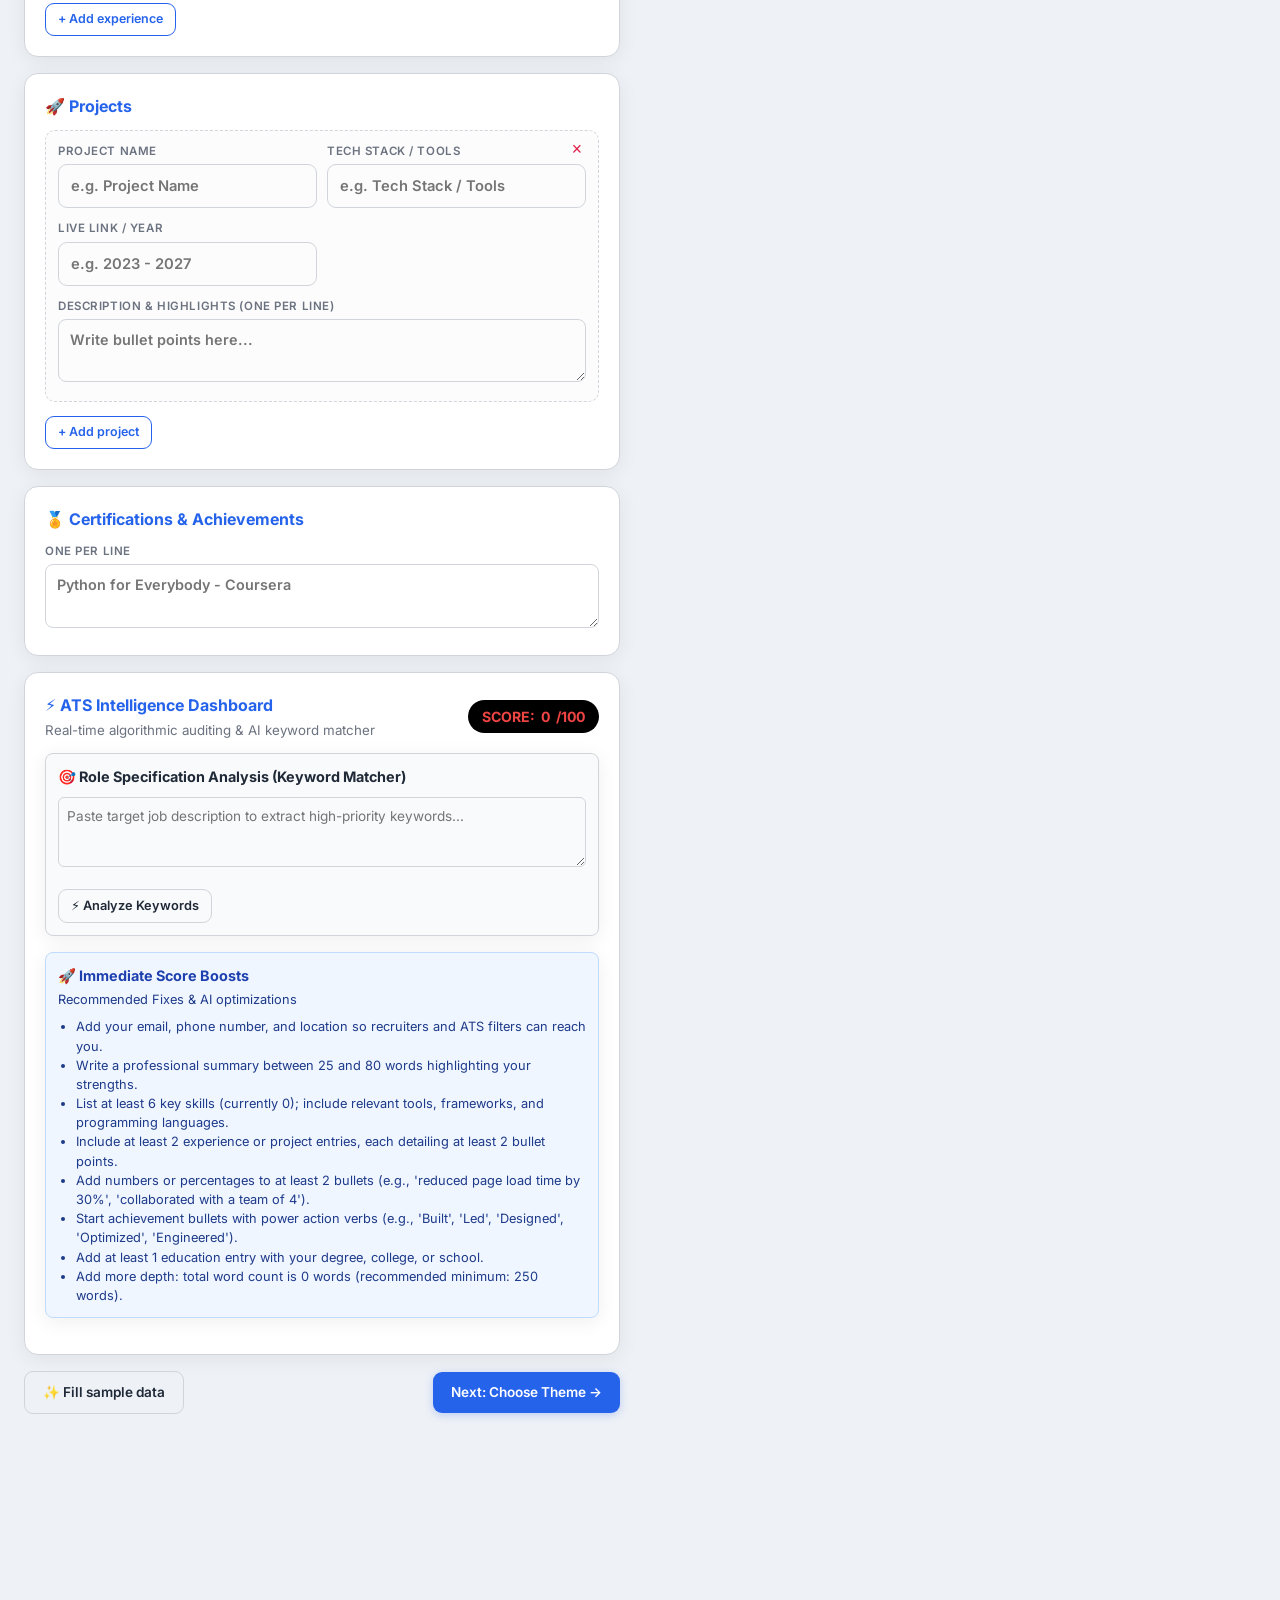
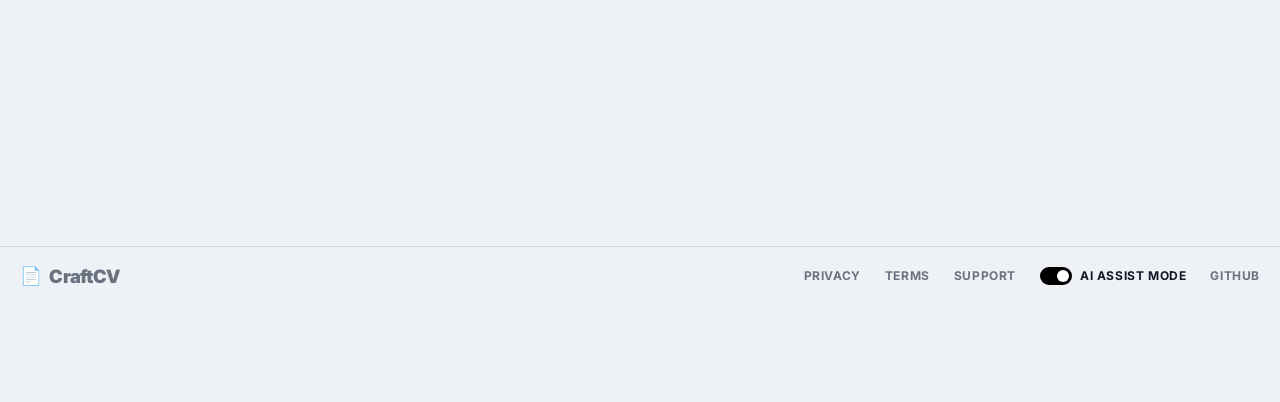
==== commit 4d11219e: "fix: update placeholders and sample data with generic phone, Imran Ahmad, and imrandotenv GitHub" ====
--- a/cv-wizard.html
+++ b/cv-wizard.html
@@ -327,12 +327,12 @@
         <form id="form" onsubmit="return false">
           <div class="card"><h2>👤 Personal Info</h2>
             <div class="grid">
-              <label class="f">Full name *<input name="name" id="inp-name" placeholder="Aarav Kumar"></label>
+              <label class="f">Full name *<input name="name" id="inp-name" placeholder="Imran Ahmad"></label>
               <label class="f">Job title / Course<input name="title" id="inp-title" placeholder="B.Tech CSE Student"></label>
               <label class="f">Email<input name="email" id="inp-email" type="email" placeholder="you@email.com"></label>
-              <label class="f">Phone<input name="phone" id="inp-phone" placeholder="+91 98765 43210"></label>
+              <label class="f">Phone<input name="phone" id="inp-phone" placeholder="+91 99999 00000"></label>
               <label class="f">Location<input name="loc" id="inp-loc" placeholder="Darbhanga, Bihar"></label>
-              <label class="f">Link (GitHub / LinkedIn)<input name="link" id="inp-link" placeholder="github.com/you"></label>
+              <label class="f">Link (GitHub / LinkedIn)<input name="link" id="inp-link" placeholder="github.com/imrandotenv"></label>
               <label class="f full">Summary<textarea name="sum" id="inp-sum" placeholder="2-3 lines about you and your goals"></textarea></label>
             </div>
           </div>
@@ -790,7 +790,7 @@
 
 /* ---------- sample data for quick demo ---------- */
 $('#sample').onclick=()=>{
-  const S={name:'Aarav Kumar',title:'B.Tech Computer Science Student',email:'aarav@email.com',phone:'+91 98765 43210',loc:'Darbhanga, Bihar',link:'github.com/aarav',
+  const S={name:'Imran Ahmad',title:'B.Tech Computer Science Student',email:'imran@email.com',phone:'+91 99999 00000',loc:'Darbhanga, Bihar',link:'github.com/imrandotenv',
    sum:'Motivated engineering student who enjoys building clean, responsive interfaces and solving problems with code. Seeking an internship to apply and grow my skills.',
    skills:'HTML5, CSS3, Python, C, Git, Problem Solving',langs:'English, Hindi, Maithili',certs:'Responsive Web Design - freeCodeCamp\nPython for Everybody - Coursera'};
   Object.entries(S).forEach(([k,v])=>$('#form').elements[k].value=v);
